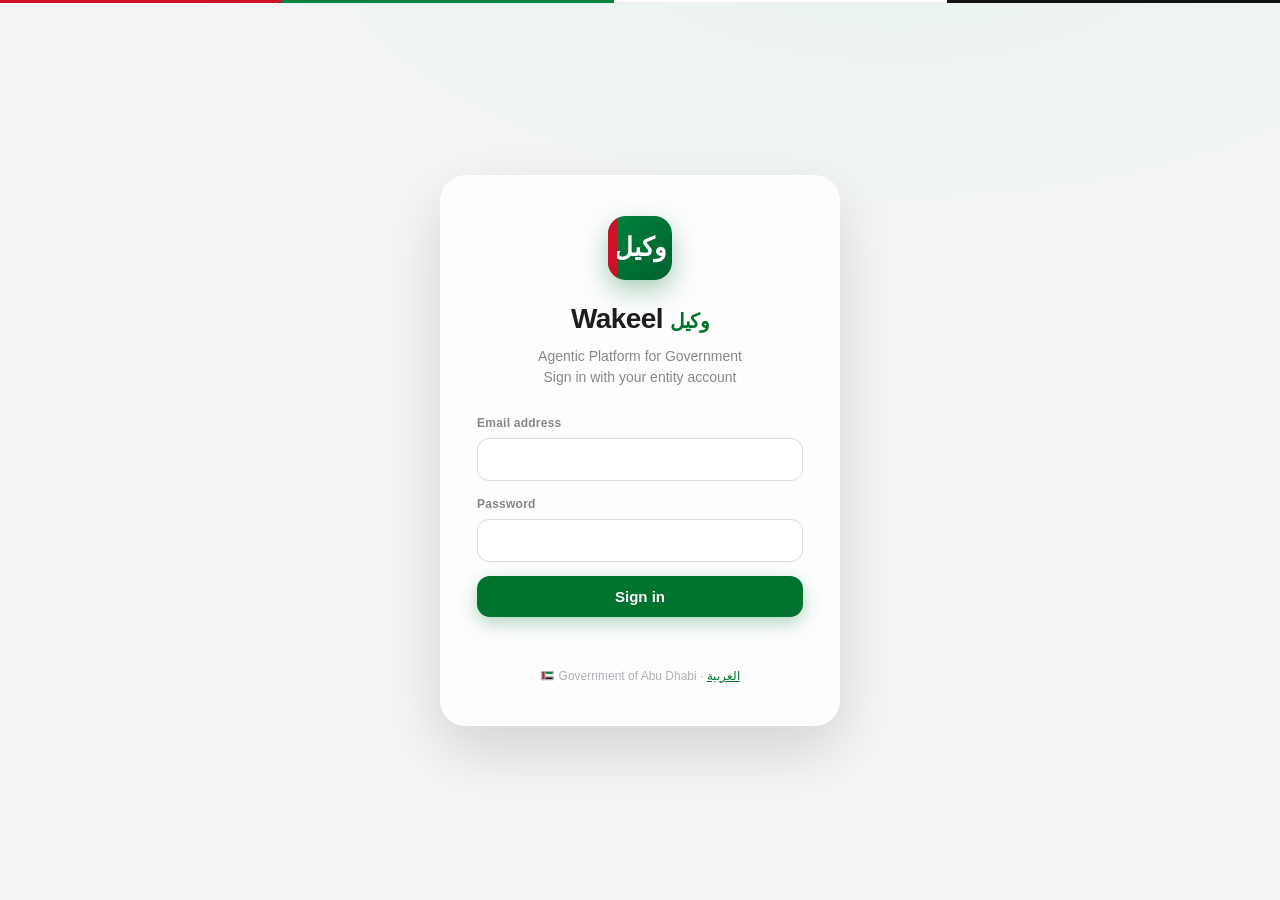
==== wakeel/static/index.html @ 74044e99 "Wakeel — Agentic AI Platform for Government (initial import)" ====
<!doctype html>
<html lang="en" dir="ltr">
<head>
<meta charset="utf-8" />
<meta name="viewport" content="width=device-width, initial-scale=1" />
<title>Wakeel وكيل — Agentic Platform for Government</title>
<link rel="stylesheet" href="style.css" />
<link rel="icon" href="wakeel-mark.svg" type="image/svg+xml" />
</head>
<body>
<div class="flagline"><i class="r"></i><i class="g"></i><i class="w"></i><i class="b"></i></div>
<div id="root"></div>
<script src="app.js"></script>
</body>
</html>
---- wakeel/static/style.css ----
/* Wakeel وكيل — Apple-like UI with UAE identity */
:root{
  --green:#00732F; --green-strong:#0B8A44; --green-soft:#E7F3EC;
  --red:#CE1126; --black:#101214; --white:#ffffff;
  --ink:#1d1d1f; --ink-2:#48484d; --muted:#86868b; --faint:#aeaeb5;
  --bg:#f5f5f7; --panel:#ffffff; --hairline:#d9d9de; --hairline-2:#ececf0;
  --radius:18px; --radius-sm:12px;
  --shadow:0 1px 2px rgba(0,0,0,.04),0 12px 32px rgba(0,0,0,.07);
  --shadow-lg:0 24px 60px rgba(0,0,0,.14);
  --font:-apple-system,BlinkMacSystemFont,"SF Pro Text","Segoe UI",Roboto,sans-serif;
  --font-ar:-apple-system,"SF Arabic","Segoe UI","Geeza Pro","Noto Naskh Arabic",sans-serif;
}
*{box-sizing:border-box}
html,body{margin:0;height:100%}
body{font-family:var(--font);background:var(--bg);color:var(--ink);-webkit-font-smoothing:antialiased;font-size:15px;line-height:1.5}
html[dir="rtl"] body{font-family:var(--font-ar)}
button{font-family:inherit}
svg{fill:none;stroke:currentColor;stroke-width:1.8;stroke-linecap:round;stroke-linejoin:round}

/* UAE flag hairline across the very top */
.flagline{position:fixed;top:0;left:0;right:0;height:3px;z-index:100;display:flex}
.flagline i{flex:1}
.flagline .r{background:var(--red);flex:0 0 22%}
.flagline .g{background:#00843D}
.flagline .w{background:#fff;border-bottom:1px solid var(--hairline-2)}
.flagline .b{background:var(--black)}

/* ---------- login ---------- */
.login{min-height:100vh;display:grid;place-items:center;padding:24px;
  background:radial-gradient(1200px 600px at 70% -10%, #e8f3ec 0%, transparent 60%),var(--bg)}
.login-card{width:400px;max-width:100%;background:rgba(255,255,255,.8);backdrop-filter:blur(30px) saturate(1.6);
  border:1px solid rgba(255,255,255,.7);border-radius:26px;box-shadow:var(--shadow-lg);padding:40px 36px;text-align:center}
.mark{width:64px;height:64px;margin:0 auto 18px;border-radius:18px;display:grid;place-items:center;
  background:linear-gradient(135deg,#00843D,#00602c);box-shadow:0 10px 26px rgba(0,115,47,.35);position:relative;overflow:hidden}
.mark::before{content:"";position:absolute;inset-inline-start:0;top:0;bottom:0;width:9px;background:var(--red)}
.mark span{color:#fff;font-size:26px;font-weight:800;font-family:var(--font-ar)}
.login h1{font-size:28px;font-weight:800;letter-spacing:-.02em;margin:0 0 4px}
.login .ar-name{font-family:var(--font-ar);color:var(--green);font-size:20px;font-weight:700}
.login .sub{color:var(--muted);font-size:14px;margin:6px 0 26px}
.field{text-align:start;margin-bottom:14px}
.field label{display:block;font-size:12px;font-weight:600;color:var(--muted);margin-bottom:6px;letter-spacing:.02em}
.field input{width:100%;border:1px solid var(--hairline);background:#fff;border-radius:12px;padding:12px 14px;font-size:15px;outline:0;transition:border-color .15s, box-shadow .15s}
.field input:focus{border-color:var(--green-strong);box-shadow:0 0 0 4px rgba(11,138,68,.12)}
.btn{display:inline-flex;align-items:center;justify-content:center;gap:8px;border:0;cursor:pointer;
  background:var(--green);color:#fff;border-radius:13px;padding:12px 20px;font-size:15px;font-weight:650;
  transition:transform .12s, background .15s;box-shadow:0 6px 18px rgba(0,115,47,.3)}
.btn:hover{background:var(--green-strong)}
.btn:active{transform:scale(.98)}
.btn:disabled{opacity:.5;cursor:default}
.btn.block{width:100%}
.btn.quiet{background:rgba(0,0,0,.045);color:var(--ink);box-shadow:none}
.btn.quiet:hover{background:rgba(0,0,0,.08)}
.btn.sm{padding:8px 14px;font-size:13px;border-radius:11px}
.btn.danger{background:var(--red)}
.err{color:var(--red);font-size:13px;min-height:18px;margin-top:10px}
.login .foot{margin-top:22px;font-size:12px;color:var(--faint)}

/* ---------- shell ---------- */
.shell{min-height:100vh;display:flex;flex-direction:column}
.topbar{position:sticky;top:0;z-index:50;display:flex;align-items:center;gap:18px;padding:10px 22px;
  background:rgba(255,255,255,.72);backdrop-filter:blur(24px) saturate(1.8);border-bottom:1px solid var(--hairline-2)}
.brand{display:flex;align-items:center;gap:11px;min-width:0}
.brand .mark{width:36px;height:36px;margin:0;border-radius:11px}
.brand .mark span{font-size:15px}
.brand-name{font-weight:800;font-size:16.5px;letter-spacing:-.01em;line-height:1.05}
.brand-sub{font-size:10.5px;color:var(--muted);letter-spacing:.05em;text-transform:uppercase}
.tabs{display:flex;gap:4px;margin-inline:auto;background:rgba(0,0,0,.05);padding:4px;border-radius:13px}
.tab{border:0;background:transparent;padding:8px 20px;border-radius:10px;font-size:14px;font-weight:600;color:var(--ink-2);cursor:pointer;transition:all .18s;display:flex;align-items:center;gap:8px}
.tab svg{width:16px;height:16px}
.tab.active{background:#fff;color:var(--ink);box-shadow:0 1px 4px rgba(0,0,0,.12)}
.top-right{display:flex;align-items:center;gap:10px}
.lang{border:1px solid var(--hairline);background:#fff;border-radius:10px;padding:6px 12px;font-size:13px;font-weight:650;cursor:pointer;color:var(--ink-2)}
.lang:hover{border-color:var(--green)}
.avatar{width:32px;height:32px;border-radius:50%;background:var(--black);color:#fff;display:grid;place-items:center;font-size:12px;font-weight:700}

.main{flex:1;padding:36px 24px 80px;max-width:1180px;margin:0 auto;width:100%}
.view-title{font-size:30px;font-weight:800;letter-spacing:-.022em;margin:0 0 4px}
.view-sub{color:var(--muted);font-size:15px;margin:0 0 26px}

/* ---------- build ---------- */
.composer{background:var(--panel);border:1px solid var(--hairline-2);border-radius:var(--radius);box-shadow:var(--shadow);padding:16px;max-width:780px;margin:0 auto}
.mode-row{display:flex;gap:8px;margin-bottom:10px}
.pill{display:flex;align-items:center;gap:7px;border:1px solid var(--hairline);background:#fff;border-radius:999px;padding:7px 15px;font-size:13.5px;font-weight:600;color:var(--ink-2);cursor:pointer;transition:all .15s}
.pill.active{background:var(--green);border-color:var(--green);color:#fff}
.composer textarea{width:100%;border:0;outline:0;resize:none;font-family:inherit;font-size:16px;padding:8px 6px;background:transparent;min-height:64px}
.composer-foot{display:flex;align-items:center;justify-content:space-between;padding:2px 6px}
.hint{font-size:12px;color:var(--faint)}
.chips{display:flex;flex-wrap:wrap;gap:8px;justify-content:center;margin:16px auto 0;max-width:780px}
.chip{border:1px solid var(--hairline);background:#fff;border-radius:999px;padding:7px 14px;font-size:13px;color:var(--ink-2);cursor:pointer;transition:all .15s}
.chip:hover{border-color:var(--green);color:var(--green);background:var(--green-soft)}
.build-hero{text-align:center;margin:30px 0 26px}
.build-hero .halo{width:56px;height:56px;margin:0 auto 14px;border-radius:17px;display:grid;place-items:center;color:#fff;font-size:24px;background:linear-gradient(135deg,#00843D,#005f2c);box-shadow:0 12px 30px rgba(0,115,47,.35)}
.build-hero h2{font-size:30px;font-weight:800;letter-spacing:-.02em;margin:0 0 6px}
.build-hero p{color:var(--muted);margin:0}

/* live feed */
.feed{max-width:780px;margin:26px auto 0;display:flex;flex-direction:column;gap:12px}
.evt{display:flex;align-items:center;gap:12px;background:var(--panel);border:1px solid var(--hairline-2);border-radius:14px;padding:13px 16px;box-shadow:var(--shadow);
  animation:pop .35s cubic-bezier(.2,.9,.3,1.2)}
@keyframes pop{from{opacity:0;transform:translateY(10px) scale(.97)}to{opacity:1;transform:none}}
@media(prefers-reduced-motion:reduce){.evt{animation:none}}
.evt .ic{width:32px;height:32px;border-radius:10px;display:grid;place-items:center;flex:none;font-size:15px;background:var(--green-soft);color:var(--green)}
.evt .tt{font-weight:650;font-size:14px}
.evt .st{font-size:12px;color:var(--muted)}
.evt .right{margin-inline-start:auto;font-size:12px;color:var(--faint)}
.evt.ok .ic{background:#e7f6ed;color:var(--green)}
.evt.run .ic{background:#fff7e6;color:#b06f00}
.evt.err .ic{background:#fdecee;color:var(--red)}
.spin{width:16px;height:16px;border:2px solid var(--hairline);border-top-color:var(--green);border-radius:50%;animation:sp 1s linear infinite}
@keyframes sp{to{transform:rotate(360deg)}}
.bubble-me{align-self:flex-end;background:var(--green);color:#fff;border-radius:15px;border-end-end-radius:5px;padding:11px 15px;font-size:14.5px;max-width:85%}
.deploy-row{display:flex;gap:10px;margin-top:8px}
.deploy-row input{flex:1;border:1px solid var(--hairline);border-radius:12px;padding:11px 14px;font-size:14px;outline:0}
.deploy-row input:focus{border-color:var(--green-strong)}
.success-card{background:linear-gradient(135deg,#e9f7ef,#f2fbf5);border:1px solid #cbe9d6;border-radius:15px;padding:15px 18px;font-size:14px;color:#0b5a2c}
.success-card a{color:var(--green);font-weight:700;text-decoration:none}

/* agent grid */
.sect-h{display:flex;align-items:center;justify-content:space-between;margin:42px 0 14px}
.sect-h h3{font-size:17px;font-weight:750;margin:0}
.grid{display:grid;grid-template-columns:repeat(auto-fill,minmax(240px,1fr));gap:14px}
.acard{background:var(--panel);border:1px solid var(--hairline-2);border-radius:16px;padding:18px;cursor:pointer;transition:all .18s;box-shadow:var(--shadow)}
.acard:hover{transform:translateY(-2px);box-shadow:var(--shadow-lg);border-color:#cfe6d8}
.acard .ic{width:42px;height:42px;border-radius:12px;background:var(--green-soft);display:grid;place-items:center;font-size:21px;margin-bottom:12px}
.acard .nm{font-weight:700;font-size:15px;letter-spacing:-.01em}
.acard .md{font-size:12px;color:var(--muted);margin-top:3px;text-transform:capitalize}

/* ---------- marketplace ---------- */
.dept-row{display:flex;gap:8px;flex-wrap:wrap;margin-bottom:22px}
.dept{border:1px solid var(--hairline);background:#fff;border-radius:999px;padding:8px 16px;font-size:13.5px;font-weight:600;color:var(--ink-2);cursor:pointer;display:flex;gap:8px;align-items:center;transition:all .15s}
.dept.active{background:var(--black);border-color:var(--black);color:#fff}
.tcard{background:var(--panel);border:1px solid var(--hairline-2);border-radius:16px;padding:18px;box-shadow:var(--shadow);display:flex;flex-direction:column;gap:8px;transition:all .18s}
.tcard:hover{transform:translateY(-2px);box-shadow:var(--shadow-lg)}
.tcard .dept-tag{font-size:11px;font-weight:700;color:var(--green);background:var(--green-soft);border-radius:999px;padding:3px 10px;align-self:flex-start}
.tcard .nm{font-weight:750;font-size:15px;letter-spacing:-.01em}
.tcard .nm .ar{display:block;font-family:var(--font-ar);color:var(--muted);font-weight:600;font-size:13px;margin-top:2px}
.tcard .ds{font-size:13px;color:var(--ink-2);flex:1}
.tcard .foot{display:flex;align-items:center;justify-content:space-between;margin-top:6px}
.tcard .steps{font-size:11.5px;color:var(--faint)}

/* ---------- test ---------- */
.panel{background:var(--panel);border:1px solid var(--hairline-2);border-radius:var(--radius);box-shadow:var(--shadow);padding:22px}
.split{display:grid;grid-template-columns:1fr 340px;gap:18px;align-items:start}
@media(max-width:900px){.split{grid-template-columns:1fr}}
select{border:1px solid var(--hairline);background:#fff;border-radius:12px;padding:10px 14px;font-size:14px;font-family:inherit;outline:0;min-width:260px}
.cases{width:100%;border-collapse:collapse;margin-top:14px}
.cases th{text-align:start;font-size:11.5px;text-transform:uppercase;letter-spacing:.05em;color:var(--muted);padding:8px 10px;border-bottom:1px solid var(--hairline-2)}
.cases td{padding:8px 10px;border-bottom:1px solid var(--hairline-2);vertical-align:top}
.cases textarea{width:100%;border:1px solid var(--hairline);border-radius:10px;padding:8px 10px;font-family:inherit;font-size:13px;resize:vertical;min-height:40px;outline:0}
.cases textarea:focus{border-color:var(--green-strong)}
.case-status{font-size:12px;font-weight:700;padding:3px 10px;border-radius:999px;white-space:nowrap}
.case-status.pass{background:#e7f6ed;color:var(--green)}
.case-status.fail{background:#fdecee;color:var(--red)}
.case-status.run{background:#fff7e6;color:#b06f00}
.case-status.idle{background:rgba(0,0,0,.05);color:var(--muted)}
.xbtn{border:0;background:none;color:var(--faint);cursor:pointer;font-size:16px}
.ring-wrap{text-align:center;padding:10px 0}
.ring{width:150px;height:150px;margin:0 auto;position:relative}
.ring svg{width:100%;height:100%;transform:rotate(-90deg)}
.ring .val{position:absolute;inset:0;display:grid;place-items:center;font-size:30px;font-weight:800;letter-spacing:-.02em}
.ring .val small{display:block;font-size:11px;color:var(--muted);font-weight:600;letter-spacing:.04em;text-transform:uppercase}
.heal-note{margin-top:14px;font-size:13px;color:var(--ink-2);background:var(--green-soft);border-radius:12px;padding:12px 14px}
.outbox{font-size:12.5px;color:var(--ink-2);background:var(--bg);border-radius:10px;padding:10px;margin-top:6px;max-height:120px;overflow:auto;white-space:pre-wrap}

/* ---------- deploy ---------- */
.dep-grid{display:grid;grid-template-columns:repeat(auto-fill,minmax(280px,1fr));gap:14px;margin-top:18px}
.dep-card{background:var(--panel);border:1px solid var(--hairline-2);border-radius:16px;padding:20px;box-shadow:var(--shadow)}
.dep-card .hd{display:flex;align-items:center;gap:12px;margin-bottom:10px}
.dep-card .ic{width:40px;height:40px;border-radius:12px;display:grid;place-items:center;font-size:19px;background:var(--green-soft)}
.dep-card .nm{font-weight:750;font-size:15px}
.dep-card .st{font-size:11.5px;font-weight:700;border-radius:999px;padding:2px 9px}
.st.live{background:#e7f6ed;color:var(--green)}
.st.guide{background:rgba(0,0,0,.05);color:var(--muted)}
.dep-card p{font-size:13px;color:var(--ink-2);margin:0 0 12px}
.code{font-family:ui-monospace,"SF Mono",Menlo,monospace;font-size:11.5px;background:var(--black);color:#d6f5e2;border-radius:11px;padding:12px;overflow-x:auto;white-space:pre;margin-top:10px}
.kv{display:flex;justify-content:space-between;font-size:13px;padding:7px 0;border-bottom:1px solid var(--hairline-2)}
.kv b{font-weight:650}
.empty{color:var(--muted);text-align:center;padding:40px 0}
.spacer{height:18px}
.fade{animation:fade .3s ease}
@keyframes fade{from{opacity:0}to{opacity:1}}

/* Beam-style build status pipeline */
.stepper{display:flex;align-items:center;background:var(--panel);border:1px solid var(--hairline-2);border-radius:14px;padding:16px 20px;box-shadow:var(--shadow);animation:pop .35s cubic-bezier(.2,.9,.3,1.2)}
.step-i{display:flex;align-items:center;gap:9px;font-size:13px;font-weight:650;color:var(--muted);white-space:nowrap}
.step-i .dot{width:27px;height:27px;border-radius:50%;display:grid;place-items:center;background:rgba(0,0,0,.05);color:var(--muted);font-size:12.5px;font-weight:700}
.step-i.done{color:var(--ink)} .step-i.done .dot{background:#e7f6ed;color:var(--green)}
.step-i.run{color:var(--ink)} .step-i.run .dot{background:#fff7e6}
.step-i.fail{color:var(--red)} .step-i.fail .dot{background:#fdecee;color:var(--red)}
.step-line{flex:1;height:2px;background:var(--hairline-2);margin:0 12px;min-width:22px;border-radius:2px}

/* inline SVG icons */
.icn{width:17px;height:17px;vertical-align:-3.5px;flex:none}
.pill .icn,.dept .icn{width:15px;height:15px;vertical-align:-3px}
.acard .ic .icn,.dep-card .ic .icn{width:21px;height:21px;vertical-align:0}
.evt .ic .icn{width:17px;height:17px;vertical-align:0}
.dept-tag .icn{width:13px;height:13px;vertical-align:-2.5px}
.dept.active .icn{color:#fff}
.heal-note .icn{color:var(--green)}
.login .foot .icn{width:15px;height:15px;vertical-align:-3px}

/* profile menu */
.profile-panel{position:fixed;top:56px;inset-inline-end:18px;width:330px;max-height:70vh;z-index:200;display:flex;flex-direction:column;
  background:rgba(255,255,255,.92);backdrop-filter:blur(26px) saturate(1.6);border:1px solid var(--hairline-2);border-radius:18px;box-shadow:var(--shadow-lg);padding:16px}
.pp-head{display:flex;gap:11px;align-items:center;padding-bottom:12px;border-bottom:1px solid var(--hairline-2)}
.pp-sub{font-size:11px;font-weight:750;letter-spacing:.07em;text-transform:uppercase;color:var(--muted);margin:12px 0 6px}
.pp-acts{flex:1;overflow:auto;min-height:60px}
.pp-row{display:flex;gap:10px;align-items:flex-start;padding:8px 2px;border-bottom:1px solid var(--hairline-2)}
.pp-row:last-child{border-bottom:0}
.pp-dot{width:7px;height:7px;border-radius:50%;background:var(--green);margin-top:6px;flex:none}
.pp-a{font-size:13px;font-weight:650}
.pp-d{font-size:12px;color:var(--muted);white-space:nowrap;overflow:hidden;text-overflow:ellipsis;max-width:210px}
.pp-t{margin-inline-start:auto;font-size:11.5px;color:var(--faint);flex:none}

/* settings modal */
.modal-back{position:fixed;inset:0;z-index:300;background:rgba(16,18,20,.35);backdrop-filter:blur(4px);display:grid;place-items:center;padding:18px}
.modal{width:520px;max-width:100%;max-height:86vh;overflow:auto;background:#fff;border-radius:20px;box-shadow:var(--shadow-lg);padding:22px}
.modal select{width:100%}
.prov-list{display:flex;flex-direction:column}
.prov-row{display:flex;align-items:center;gap:10px;padding:9px 2px;border-bottom:1px solid var(--hairline-2)}
.prov-form{display:flex;flex-direction:column;gap:8px;padding:10px 2px 14px;border-bottom:1px solid var(--hairline-2)}
.prov-form input{border:1px solid var(--hairline);border-radius:10px;padding:9px 12px;font-size:13px;outline:0}
.prov-form input:focus{border-color:var(--green-strong)}
.prov-form .btn{align-self:flex-start}

/* ---------- mobile ---------- */
.bottomnav{display:none;position:fixed;left:0;right:0;bottom:0;z-index:90;background:rgba(255,255,255,.88);backdrop-filter:blur(22px) saturate(1.6);border-top:1px solid var(--hairline-2);padding:6px 4px calc(6px + env(safe-area-inset-bottom));justify-content:space-around}
.bn-i{display:flex;flex-direction:column;align-items:center;gap:2px;border:0;background:none;font-size:9.5px;font-weight:650;color:var(--muted);padding:4px 2px;border-radius:10px;cursor:pointer;flex:1;min-width:0}
.bn-i span{white-space:nowrap;overflow:hidden;text-overflow:ellipsis;max-width:100%}
.bn-i svg{width:19px;height:19px;flex:none}
.bn-i.active{color:var(--green)}
@media(max-width:840px){
  :root{--bnav:64px}
  .tabs{display:none}
  .bottomnav{display:flex}
  .main{padding:22px 14px calc(84px + env(safe-area-inset-bottom))}
  .topbar{padding:8px 12px;gap:10px}
  .brand-sub{display:none}
  .view-title{font-size:23px}
  .build-hero{margin:12px 0 18px}
  .build-hero h2{font-size:23px}
  .build-hero .halo{width:46px;height:46px;font-size:20px}
  .composer{padding:12px}
  .composer textarea{font-size:15px}
  .mode-row{flex-wrap:wrap}
  .split{grid-template-columns:1fr}
  .grid{grid-template-columns:1fr 1fr;gap:10px}
  .rec-grid{grid-template-columns:1fr}
  .dept-row{flex-wrap:nowrap;overflow-x:auto;padding-bottom:6px;-webkit-overflow-scrolling:touch}
  .dept{flex:none}
  .profile-panel{inset-inline:10px;width:auto;top:52px}
  .panel{padding:14px}
  .cases-wrap{overflow-x:auto}
  .cases{min-width:520px}
  .stepper{overflow-x:auto;padding:12px}
  .deploybar{flex-direction:column}
}
@media(max-width:480px){
  .grid{grid-template-columns:1fr}
}
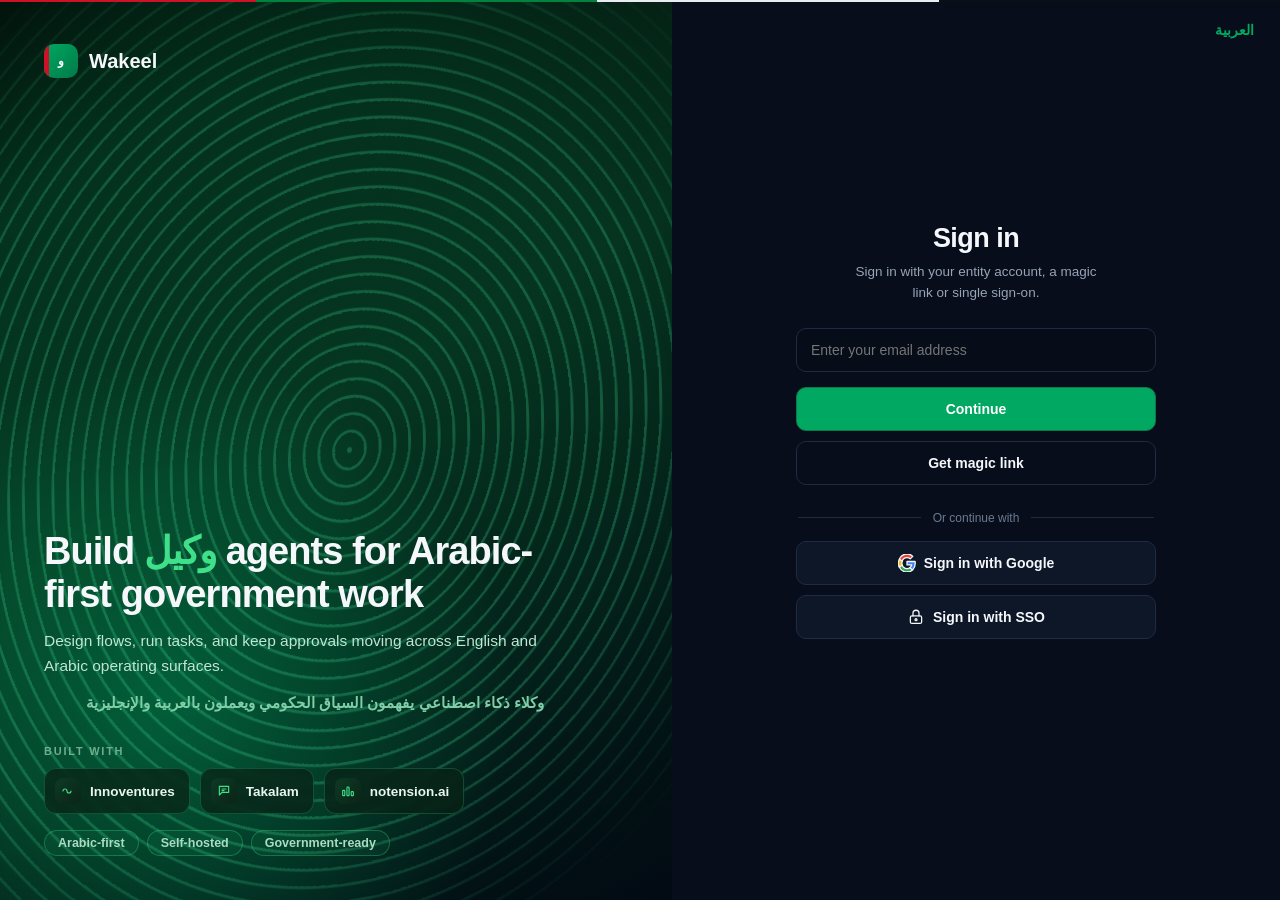
==== commit 4d36acec: "Replace embedded Dify canvas with our own Drawflow flow (Beam-like) The Flow tab now renders the age" ====
--- a/wakeel/static/index.html
+++ b/wakeel/static/index.html
@@ -5,11 +5,13 @@
 <meta name="viewport" content="width=device-width, initial-scale=1" />
 <title>Wakeel وكيل — Agentic Platform for Government</title>
 <link rel="stylesheet" href="style.css" />
+<link rel="stylesheet" href="drawflow.min.css" />
 <link rel="icon" href="wakeel-mark.svg" type="image/svg+xml" />
 </head>
 <body>
 <div class="flagline"><i class="r"></i><i class="g"></i><i class="w"></i><i class="b"></i></div>
 <div id="root"></div>
+<script src="drawflow.min.js"></script>
 <script src="app.js"></script>
 </body>
 </html>
--- a/wakeel/static/style.css
+++ b/wakeel/static/style.css
@@ -1,260 +1,1012 @@
-/* Wakeel وكيل — Apple-like UI with UAE identity */
+/* Wakeel وكيل — Beam-style dark UI on a live Dify backend */
 :root{
-  --green:#00732F; --green-strong:#0B8A44; --green-soft:#E7F3EC;
-  --red:#CE1126; --black:#101214; --white:#ffffff;
-  --ink:#1d1d1f; --ink-2:#48484d; --muted:#86868b; --faint:#aeaeb5;
-  --bg:#f5f5f7; --panel:#ffffff; --hairline:#d9d9de; --hairline-2:#ececf0;
-  --radius:18px; --radius-sm:12px;
-  --shadow:0 1px 2px rgba(0,0,0,.04),0 12px 32px rgba(0,0,0,.07);
-  --shadow-lg:0 24px 60px rgba(0,0,0,.14);
-  --font:-apple-system,BlinkMacSystemFont,"SF Pro Text","Segoe UI",Roboto,sans-serif;
-  --font-ar:-apple-system,"SF Arabic","Segoe UI","Geeza Pro","Noto Naskh Arabic",sans-serif;
+  --bg:#070d1a; --panel:#0b1322; --panel-2:#0e1728; --panel-3:#101c30;
+  --line:#1e2b42; --line-2:#16223a;
+  --text:#f5f7fb; --muted:#97a4b7; --muted-2:#6b7a90; --faint:#4a586e;
+  --blue:#2563eb; --blue-2:#3b82f6; --blue-soft:#12233f;
+  --green:#21c55d; --green-2:#00c26e; --wakeel:#00a862;
+  --violet:#7c3aed; --yellow:#f6c44f; --red:#ef4444;
+  --canvas:#f6f8fb; --canvas-line:#e3e6ea; --cnode:#ffffff; --cnode-line:#e6e9f0; --cink:#0d1526; --cmuted:#68758a;
+  --radius:14px; --radius-sm:10px;
+  --font:Inter,-apple-system,BlinkMacSystemFont,"Segoe UI",Roboto,sans-serif;
+  --font-ar:"SF Arabic","Segoe UI",Tahoma,"Geeza Pro",sans-serif;
 }
 *{box-sizing:border-box}
-html,body{margin:0;height:100%}
-body{font-family:var(--font);background:var(--bg);color:var(--ink);-webkit-font-smoothing:antialiased;font-size:15px;line-height:1.5}
+html,body{margin:0;height:100%;background:var(--bg);color:var(--text);font-family:var(--font);-webkit-font-smoothing:antialiased;font-size:14px}
 html[dir="rtl"] body{font-family:var(--font-ar)}
-button{font-family:inherit}
-svg{fill:none;stroke:currentColor;stroke-width:1.8;stroke-linecap:round;stroke-linejoin:round}
-
-/* UAE flag hairline across the very top */
-.flagline{position:fixed;top:0;left:0;right:0;height:3px;z-index:100;display:flex}
-.flagline i{flex:1}
-.flagline .r{background:var(--red);flex:0 0 22%}
-.flagline .g{background:#00843D}
-.flagline .w{background:#fff;border-bottom:1px solid var(--hairline-2)}
-.flagline .b{background:var(--black)}
-
-/* ---------- login ---------- */
-.login{min-height:100vh;display:grid;place-items:center;padding:24px;
-  background:radial-gradient(1200px 600px at 70% -10%, #e8f3ec 0%, transparent 60%),var(--bg)}
-.login-card{width:400px;max-width:100%;background:rgba(255,255,255,.8);backdrop-filter:blur(30px) saturate(1.6);
-  border:1px solid rgba(255,255,255,.7);border-radius:26px;box-shadow:var(--shadow-lg);padding:40px 36px;text-align:center}
-.mark{width:64px;height:64px;margin:0 auto 18px;border-radius:18px;display:grid;place-items:center;
-  background:linear-gradient(135deg,#00843D,#00602c);box-shadow:0 10px 26px rgba(0,115,47,.35);position:relative;overflow:hidden}
-.mark::before{content:"";position:absolute;inset-inline-start:0;top:0;bottom:0;width:9px;background:var(--red)}
-.mark span{color:#fff;font-size:26px;font-weight:800;font-family:var(--font-ar)}
-.login h1{font-size:28px;font-weight:800;letter-spacing:-.02em;margin:0 0 4px}
-.login .ar-name{font-family:var(--font-ar);color:var(--green);font-size:20px;font-weight:700}
-.login .sub{color:var(--muted);font-size:14px;margin:6px 0 26px}
-.field{text-align:start;margin-bottom:14px}
-.field label{display:block;font-size:12px;font-weight:600;color:var(--muted);margin-bottom:6px;letter-spacing:.02em}
-.field input{width:100%;border:1px solid var(--hairline);background:#fff;border-radius:12px;padding:12px 14px;font-size:15px;outline:0;transition:border-color .15s, box-shadow .15s}
-.field input:focus{border-color:var(--green-strong);box-shadow:0 0 0 4px rgba(11,138,68,.12)}
-.btn{display:inline-flex;align-items:center;justify-content:center;gap:8px;border:0;cursor:pointer;
-  background:var(--green);color:#fff;border-radius:13px;padding:12px 20px;font-size:15px;font-weight:650;
-  transition:transform .12s, background .15s;box-shadow:0 6px 18px rgba(0,115,47,.3)}
-.btn:hover{background:var(--green-strong)}
-.btn:active{transform:scale(.98)}
+button,input,textarea,select{font:inherit;color:inherit}
+svg{fill:none;stroke:currentColor;stroke-width:1.7;stroke-linecap:round;stroke-linejoin:round;width:18px;height:18px;flex:none}
+::-webkit-scrollbar{width:9px;height:9px}::-webkit-scrollbar-thumb{background:#1c2942;border-radius:6px}::-webkit-scrollbar-track{background:transparent}
+
+.flagline{position:fixed;top:0;left:0;right:0;height:2px;z-index:200;display:flex}
+.flagline i{flex:1}.flagline .r{background:#CE1126;flex:0 0 20%}.flagline .g{background:#00843D}.flagline .w{background:#e9edf3}.flagline .b{background:#0a0e16}
+
+/* login */
+.signin{display:grid;grid-template-columns:1.05fr .95fr;min-height:100vh}
+.signin-hero{position:relative;overflow:hidden;background:radial-gradient(circle at 25% 78%,rgba(0,168,98,.42),transparent 40%),linear-gradient(150deg,#03130c 0%,#062a1a 46%,#020a13 100%);display:flex;flex-direction:column;justify-content:space-between;padding:44px}
+.wave{position:absolute;inset:-6% -18% -6% -14%;background:repeating-radial-gradient(ellipse at center,rgba(60,220,150,.5) 0 2px,transparent 3px 15px),linear-gradient(135deg,rgba(0,140,80,.45),rgba(6,40,26,.05));opacity:.55;transform:rotate(-10deg) skewX(-9deg);mask-image:radial-gradient(ellipse at 40% 50%,#000 0 52%,transparent 78%)}
+.hero-logo{position:relative;z-index:2;display:flex;align-items:center;gap:11px}
+.hero-copy{position:relative;z-index:2;max-width:500px}
+.hero-copy h2{font-size:clamp(28px,3.2vw,38px);font-weight:820;letter-spacing:-.025em;line-height:1.12;margin:0 0 14px}
+.wk-accent{color:#3ee08a}
+.hero-copy p{color:#bfe6d3;font-size:15.5px;line-height:1.6;margin:0}
+.hero-ar{color:#7fcea8 !important;font-size:15px !important;margin-top:12px !important;font-weight:600}
+.built{margin-top:30px}
+.built-lab{font-size:11px;font-weight:750;letter-spacing:.16em;text-transform:uppercase;color:#6fae8d;margin-bottom:11px}
+.built-row{display:flex;flex-wrap:wrap;gap:10px}
+.built-card{display:inline-flex;align-items:center;gap:9px;padding:9px 14px 9px 10px;border-radius:12px;background:rgba(9,32,21,.72);border:1px solid rgba(62,224,138,.22);font-size:13.5px;font-weight:700;color:#e8f6ee;backdrop-filter:blur(4px)}
+.plg{width:26px;height:26px;border-radius:8px;display:grid;place-items:center;background:linear-gradient(135deg,#0e3a24,#0a2417);color:#3ee08a;flex:none}
+.plg svg{width:16px;height:16px}
+.hero-pills{display:flex;flex-wrap:wrap;gap:8px;margin-top:16px}
+.hpill{font-size:12.5px;font-weight:650;padding:5px 13px;border-radius:99px;color:#a9dcc2;border:1px solid rgba(62,224,138,.3);background:rgba(62,224,138,.06)}
+.signin-form{position:relative;display:flex;flex-direction:column;align-items:center;justify-content:center;padding:40px;background:var(--bg)}
+.form-top{position:absolute;top:22px;inset-inline-end:26px}
+.signin-card{width:360px;max-width:100%;text-align:center}
+.signin-card h1{font-size:27px;font-weight:820;letter-spacing:-.02em;margin:0 0 8px}
+.signin-card .sub{color:var(--muted);font-size:13.5px;line-height:1.55;margin:0 auto 24px;max-width:34ch}
+.signin-card .field{text-align:start}
+.signin-card .btn.block{margin-bottom:10px}
+.btn.ghost{background:transparent}
+.btn.ghost:hover{background:var(--panel-2)}
+.or{display:flex;align-items:center;gap:12px;margin:16px 2px;color:var(--muted-2);font-size:12px}
+.or::before,.or::after{content:"";flex:1;height:1px;background:var(--line)}
+.magic-ic{width:52px;height:52px;border-radius:14px;margin:0 auto 16px;display:grid;place-items:center;background:rgba(0,168,98,.12);border:1px solid rgba(0,168,98,.3);color:var(--wakeel)}
+.magic-ic svg{width:24px;height:24px}
+.magic-note{font-size:12px;color:var(--faint);line-height:1.5;margin:2px 0 14px}
+.magic-note.warn{color:#e6b02e;background:rgba(230,176,46,.08);border:1px solid rgba(230,176,46,.25);border-radius:10px;padding:10px 12px}
+.err.info{color:var(--muted);}
+.field{margin-bottom:15px}
+.field label{display:block;font-size:12.5px;color:var(--muted);margin-bottom:7px;font-weight:600}
+.input{width:100%;min-height:44px;border:1px solid var(--line);border-radius:var(--radius-sm);background:#060c18;padding:0 14px;outline:none;transition:border-color .15s,box-shadow .15s}
+.input:focus{border-color:var(--wakeel);box-shadow:0 0 0 4px rgba(0,168,98,.12)}
+textarea.input{padding:12px 14px;min-height:auto;resize:none}
+.btn{display:inline-flex;align-items:center;justify-content:center;gap:8px;min-height:44px;border:1px solid var(--line);border-radius:var(--radius-sm);background:var(--panel-2);cursor:pointer;padding:0 16px;font-weight:600;transition:.15s}
+.btn:hover{background:var(--panel-3)}
+.btn.primary{border-color:#0b7a48;background:var(--wakeel);color:#fff}
+.btn.primary:hover{background:#00b76b}
+.btn.block{width:100%}
+.btn.sm{min-height:34px;padding:0 12px;font-size:13px;border-radius:9px}
 .btn:disabled{opacity:.5;cursor:default}
-.btn.block{width:100%}
-.btn.quiet{background:rgba(0,0,0,.045);color:var(--ink);box-shadow:none}
-.btn.quiet:hover{background:rgba(0,0,0,.08)}
-.btn.sm{padding:8px 14px;font-size:13px;border-radius:11px}
-.btn.danger{background:var(--red)}
-.err{color:var(--red);font-size:13px;min-height:18px;margin-top:10px}
-.login .foot{margin-top:22px;font-size:12px;color:var(--faint)}
-
-/* ---------- shell ---------- */
-.shell{min-height:100vh;display:flex;flex-direction:column}
-.topbar{position:sticky;top:0;z-index:50;display:flex;align-items:center;gap:18px;padding:10px 22px;
-  background:rgba(255,255,255,.72);backdrop-filter:blur(24px) saturate(1.8);border-bottom:1px solid var(--hairline-2)}
-.brand{display:flex;align-items:center;gap:11px;min-width:0}
-.brand .mark{width:36px;height:36px;margin:0;border-radius:11px}
-.brand .mark span{font-size:15px}
-.brand-name{font-weight:800;font-size:16.5px;letter-spacing:-.01em;line-height:1.05}
-.brand-sub{font-size:10.5px;color:var(--muted);letter-spacing:.05em;text-transform:uppercase}
-.tabs{display:flex;gap:4px;margin-inline:auto;background:rgba(0,0,0,.05);padding:4px;border-radius:13px}
-.tab{border:0;background:transparent;padding:8px 20px;border-radius:10px;font-size:14px;font-weight:600;color:var(--ink-2);cursor:pointer;transition:all .18s;display:flex;align-items:center;gap:8px}
-.tab svg{width:16px;height:16px}
-.tab.active{background:#fff;color:var(--ink);box-shadow:0 1px 4px rgba(0,0,0,.12)}
-.top-right{display:flex;align-items:center;gap:10px}
-.lang{border:1px solid var(--hairline);background:#fff;border-radius:10px;padding:6px 12px;font-size:13px;font-weight:650;cursor:pointer;color:var(--ink-2)}
-.lang:hover{border-color:var(--green)}
-.avatar{width:32px;height:32px;border-radius:50%;background:var(--black);color:#fff;display:grid;place-items:center;font-size:12px;font-weight:700}
-
-.main{flex:1;padding:36px 24px 80px;max-width:1180px;margin:0 auto;width:100%}
-.view-title{font-size:30px;font-weight:800;letter-spacing:-.022em;margin:0 0 4px}
-.view-sub{color:var(--muted);font-size:15px;margin:0 0 26px}
-
-/* ---------- build ---------- */
-.composer{background:var(--panel);border:1px solid var(--hairline-2);border-radius:var(--radius);box-shadow:var(--shadow);padding:16px;max-width:780px;margin:0 auto}
-.mode-row{display:flex;gap:8px;margin-bottom:10px}
-.pill{display:flex;align-items:center;gap:7px;border:1px solid var(--hairline);background:#fff;border-radius:999px;padding:7px 15px;font-size:13.5px;font-weight:600;color:var(--ink-2);cursor:pointer;transition:all .15s}
-.pill.active{background:var(--green);border-color:var(--green);color:#fff}
-.composer textarea{width:100%;border:0;outline:0;resize:none;font-family:inherit;font-size:16px;padding:8px 6px;background:transparent;min-height:64px}
-.composer-foot{display:flex;align-items:center;justify-content:space-between;padding:2px 6px}
-.hint{font-size:12px;color:var(--faint)}
-.chips{display:flex;flex-wrap:wrap;gap:8px;justify-content:center;margin:16px auto 0;max-width:780px}
-.chip{border:1px solid var(--hairline);background:#fff;border-radius:999px;padding:7px 14px;font-size:13px;color:var(--ink-2);cursor:pointer;transition:all .15s}
-.chip:hover{border-color:var(--green);color:var(--green);background:var(--green-soft)}
-.build-hero{text-align:center;margin:30px 0 26px}
-.build-hero .halo{width:56px;height:56px;margin:0 auto 14px;border-radius:17px;display:grid;place-items:center;color:#fff;font-size:24px;background:linear-gradient(135deg,#00843D,#005f2c);box-shadow:0 12px 30px rgba(0,115,47,.35)}
-.build-hero h2{font-size:30px;font-weight:800;letter-spacing:-.02em;margin:0 0 6px}
-.build-hero p{color:var(--muted);margin:0}
-
-/* live feed */
-.feed{max-width:780px;margin:26px auto 0;display:flex;flex-direction:column;gap:12px}
-.evt{display:flex;align-items:center;gap:12px;background:var(--panel);border:1px solid var(--hairline-2);border-radius:14px;padding:13px 16px;box-shadow:var(--shadow);
-  animation:pop .35s cubic-bezier(.2,.9,.3,1.2)}
-@keyframes pop{from{opacity:0;transform:translateY(10px) scale(.97)}to{opacity:1;transform:none}}
-@media(prefers-reduced-motion:reduce){.evt{animation:none}}
-.evt .ic{width:32px;height:32px;border-radius:10px;display:grid;place-items:center;flex:none;font-size:15px;background:var(--green-soft);color:var(--green)}
-.evt .tt{font-weight:650;font-size:14px}
-.evt .st{font-size:12px;color:var(--muted)}
-.evt .right{margin-inline-start:auto;font-size:12px;color:var(--faint)}
-.evt.ok .ic{background:#e7f6ed;color:var(--green)}
-.evt.run .ic{background:#fff7e6;color:#b06f00}
-.evt.err .ic{background:#fdecee;color:var(--red)}
-.spin{width:16px;height:16px;border:2px solid var(--hairline);border-top-color:var(--green);border-radius:50%;animation:sp 1s linear infinite}
+.err{color:#ff7b7b;font-size:13px;min-height:18px;margin-top:10px}
+.linky{color:var(--wakeel);cursor:pointer;font-weight:600}
+
+/* shell */
+.app{display:flex;height:100vh;overflow:hidden}
+.side{width:248px;flex:none;display:flex;flex-direction:column;background:var(--panel);border-right:1px solid var(--line);padding:14px 12px}
+.side-top{display:flex;align-items:center;gap:11px;padding:6px 8px 14px;border-bottom:1px solid var(--line-2)}
+.logo{width:32px;height:32px;border-radius:9px;background:linear-gradient(135deg,#00a862,#007a48);display:grid;place-items:center;position:relative;overflow:hidden;flex:none}
+.logo::before{content:"";position:absolute;inset-inline-start:0;top:0;bottom:0;width:5px;background:#CE1126}
+.logo span{color:#fff;font-weight:800;font-size:12px;font-family:var(--font-ar)}
+.side-top .nm{font-weight:750;font-size:15px;letter-spacing:-.01em}
+.beta{font-size:10px;font-weight:700;border:1px solid var(--line);border-radius:7px;padding:2px 6px;color:#cdd7e6;margin-inline-start:auto}
+.nav{display:flex;flex-direction:column;gap:2px;margin-top:12px}
+.nav a{display:flex;align-items:center;gap:12px;height:38px;padding:0 11px;border-radius:9px;color:var(--muted);font-size:14px;font-weight:550;cursor:pointer}
+.nav a svg{width:18px;height:18px;color:var(--muted-2)}
+.nav a:hover{background:var(--panel-2);color:var(--text)}
+.nav a.active{background:var(--panel-3);color:var(--text)}
+.nav a.active svg{color:var(--wakeel)}
+.side-sub{font-size:11px;font-weight:700;letter-spacing:.05em;text-transform:uppercase;color:var(--faint);padding:16px 11px 6px}
+.agent-list{display:flex;flex-direction:column;gap:3px;max-height:360px;overflow:auto;padding:2px 0}
+.agent-list a .caret{margin-inline-start:auto;color:var(--faint);font-size:10px;flex:none}
+.agent-list a.open{background:var(--panel-3);color:var(--text)}
+.agent-subtree{display:flex;flex-direction:column;margin:2px 0 6px 20px;padding-inline-start:10px;border-inline-start:1px solid var(--line)}
+.sub-item{display:flex;align-items:center;gap:10px;height:32px;padding:0 10px;border-radius:8px;color:var(--muted);font-size:13px;cursor:pointer}
+.sub-item svg{width:15px;height:15px;color:var(--muted-2)}
+.sub-item:hover{background:var(--panel-2);color:var(--text)}
+.sub-item.active{background:var(--panel-2);color:var(--text)}
+.sub-item.active svg{color:var(--wakeel)}
+.agent-list a{display:flex;align-items:center;gap:11px;min-height:42px;padding:7px 11px;border-radius:10px;color:var(--muted);font-size:13.5px;cursor:pointer}
+.agent-list a:hover{background:var(--panel-2);color:var(--text)}
+.agent-list a .dot{width:26px;height:26px;border-radius:8px;background:var(--panel-3);display:grid;place-items:center;flex:none;color:var(--wakeel)}
+.agent-list a .dot svg{width:15px;height:15px}
+.agent-list a .an{flex:1;min-width:0;overflow:hidden;text-overflow:ellipsis;white-space:nowrap;line-height:1.3}
+/* topical agent icon colors */
+.dot.ag-green{color:#22c55e;background:rgba(34,197,94,.15)}
+.dot.ag-amber{color:#f6c44f;background:rgba(246,196,79,.15)}
+.dot.ag-blue{color:#3b82f6;background:rgba(59,130,246,.15)}
+.dot.ag-red{color:#ef4444;background:rgba(239,68,68,.15)}
+.dot.ag-violet{color:#a78bfa;background:rgba(167,139,250,.15)}
+.dot.ag-teal{color:#2dd4bf;background:rgba(45,212,191,.15)}
+.dot.ag-gold{color:#eab308;background:rgba(234,179,8,.15)}
+.dot.ag-slate{color:#94a3b8;background:rgba(148,163,184,.15)}
+.agent-list a.open .dot{filter:brightness(1.1)}
+/* real brand logos */
+.blogo{display:inline-grid;place-items:center;border-radius:9px;flex:none;overflow:hidden;border:1px solid var(--line-2)}
+.blogo svg{width:100%;height:100%;stroke:none}
+.blogo.mono{color:#fff;font-weight:800;font-size:13px;font-family:var(--font);border:0}
+.empty-mini{color:var(--faint);font-size:12.5px;padding:6px 11px}
+.new-agent{margin:12px 4px 0;display:flex;align-items:center;justify-content:center;gap:8px;height:40px;border:1px dashed var(--line);border-radius:10px;color:var(--text);cursor:pointer;font-weight:600;font-size:13.5px}
+.new-agent:hover{border-color:var(--wakeel);background:var(--panel-2)}
+.side-foot{margin-top:auto;border-top:1px solid var(--line-2);padding-top:10px;display:flex;flex-direction:column;gap:2px}
+.foot-row{display:flex;align-items:center;gap:11px;height:40px;padding:0 11px;border-radius:9px;color:var(--muted);cursor:pointer;font-size:13.5px}
+.foot-row:hover{background:var(--panel-2);color:var(--text)}
+.foot-row .av{width:26px;height:26px;border-radius:50%;background:#243247;display:grid;place-items:center;font-size:11px;font-weight:800;color:#dfe7f4;flex:none}
+
+/* main */
+.main{flex:1;display:flex;flex-direction:column;min-width:0;overflow:hidden;background:var(--bg)}
+.topbar{display:flex;align-items:center;gap:14px;height:60px;padding:0 26px;border-bottom:1px solid var(--line);flex:none}
+.crumbs{display:flex;align-items:center;gap:10px;color:var(--muted);font-size:14px}
+.crumbs b{color:var(--text);font-weight:650}
+.crumbs .sep{color:var(--faint)}
+.agent-tabs{display:inline-flex;gap:2px;background:var(--panel-2);border:1px solid var(--line);border-radius:10px;padding:3px;margin-inline-start:18px}
+.agent-tabs button{border:0;background:transparent;color:var(--muted);padding:6px 15px;border-radius:8px;font-size:13px;font-weight:600;cursor:pointer}
+.agent-tabs button.active{background:var(--panel-3);color:var(--text)}
+.top-actions{margin-inline-start:auto;display:flex;align-items:center;gap:10px}
+.icn-btn{width:36px;height:36px;border-radius:9px;border:1px solid var(--line);background:var(--panel-2);display:grid;place-items:center;cursor:pointer;color:var(--muted)}
+.icn-btn:hover{color:var(--text);border-color:#2c3a55}
+.content{flex:1;overflow:auto;min-width:0}
+.pad{padding:34px 40px 70px;max-width:1120px;margin:0 auto}
+.page-h{font-size:26px;font-weight:800;letter-spacing:-.02em;margin:0 0 4px}
+.page-sub{color:var(--muted);font-size:14.5px;margin:0 0 26px}
+
+/* home */
+.home{flex:1;display:flex;flex-direction:column;align-items:center;justify-content:center;padding:30px 24px 60px;overflow:auto}
+/* once a conversation/proposal is showing, top-align so the whole thing is scrollable from the top */
+.home.has-thread{justify-content:flex-start}
+.home-inner{width:100%;max-width:780px}
+.home h1{text-align:center;font-size:30px;font-weight:800;letter-spacing:-.025em;margin:0 0 24px}
+.composer{background:var(--panel);border:1px solid var(--line);border-radius:18px;padding:16px 16px 12px;box-shadow:0 20px 60px rgba(0,0,0,.35)}
+.composer textarea{width:100%;border:0;background:transparent;outline:0;resize:none;font-size:15.5px;min-height:52px;line-height:1.55;color:var(--text)}
+.composer textarea::placeholder{color:var(--muted-2)}
+/* home composer: taller by default, drag the bottom-right corner to resize, auto-grows with content */
+.home-composer textarea{min-height:130px;max-height:50vh;overflow-y:auto;resize:vertical}
+.composer-foot{display:flex;align-items:center;gap:8px}
+.toggle-pill{display:inline-flex;align-items:center;gap:8px;border:1px solid var(--line);background:var(--panel-2);border-radius:999px;padding:7px 14px;font-size:13px;font-weight:600;cursor:pointer;color:var(--muted)}
+.toggle-pill .lm{width:18px;height:18px;border-radius:50%;background:#1a2740;display:grid;place-items:center;font-size:10px;color:var(--muted)}
+.toggle-pill.on{background:#fff;color:#0a0e16;border-color:#fff}
+.toggle-pill.on .lm{background:#0a0e16;color:#fff}
+.plus-btn{width:36px;height:36px;border-radius:10px;border:1px solid var(--line);background:var(--panel-2);display:grid;place-items:center;cursor:pointer;color:var(--muted);position:relative}
+.plus-btn:hover{color:var(--text)}
+.send-btn{margin-inline-start:auto;width:38px;height:38px;border-radius:50%;border:0;background:var(--wakeel);color:#fff;display:grid;place-items:center;cursor:pointer}
+.send-btn:hover{background:#00b76b}
+.send-btn:disabled{opacity:.4;cursor:default}
+.recommend{margin-top:34px;text-align:center}
+.recommend .rh{color:var(--muted);font-size:13px;font-weight:650;margin-bottom:14px;display:inline-flex;gap:6px;align-items:center}
+.chips{display:flex;flex-wrap:wrap;gap:10px;justify-content:center}
+.chip{border:1px solid var(--line);background:var(--panel);border-radius:12px;padding:9px 15px;font-size:13.5px;color:var(--text);cursor:pointer}
+.chip:hover{border-color:var(--wakeel);background:var(--panel-2)}
+
+.pop{position:absolute;bottom:44px;left:0;z-index:60;min-width:190px;background:var(--panel-2);border:1px solid var(--line);border-radius:12px;padding:6px;box-shadow:0 20px 50px rgba(0,0,0,.5)}
+.pop a{display:flex;align-items:center;gap:10px;padding:9px 10px;border-radius:8px;color:var(--text);font-size:13.5px;cursor:pointer}
+.pop a:hover{background:var(--panel-3)}
+.pop a svg{width:16px;height:16px;color:var(--muted)}
+
+/* reasoning */
+.thread{width:100%;max-width:720px;margin:0 auto;padding:26px 4px 40px;display:flex;flex-direction:column;gap:16px}
+.bubble{max-width:88%;padding:12px 15px;border-radius:14px;font-size:14.5px;line-height:1.55}
+.bubble.me{align-self:flex-end;background:var(--wakeel);color:#fff;border-bottom-right-radius:5px}
+.bubble.ai{align-self:flex-start;background:var(--panel);border:1px solid var(--line);border-bottom-left-radius:5px;white-space:pre-wrap}
+.reason{align-self:flex-start;width:100%;border-left:2px solid var(--line);padding:2px 0 2px 16px;display:flex;flex-direction:column;gap:9px}
+.reason .rt{color:var(--muted-2);font-size:12.5px;font-weight:700;letter-spacing:.02em}
+.rstep{display:flex;align-items:center;gap:10px;color:var(--muted);font-size:13.5px;animation:fadein .3s ease}
+.rstep .ri{width:18px;height:18px;flex:none;display:grid;place-items:center;color:var(--muted-2)}
+.rstep.done .ri{color:var(--green)}
+@keyframes fadein{from{opacity:0;transform:translateY(4px)}to{opacity:1}}
+.spin{width:14px;height:14px;border:2px solid var(--line);border-top-color:var(--wakeel);border-radius:50%;animation:sp 1s linear infinite}
 @keyframes sp{to{transform:rotate(360deg)}}
-.bubble-me{align-self:flex-end;background:var(--green);color:#fff;border-radius:15px;border-end-end-radius:5px;padding:11px 15px;font-size:14.5px;max-width:85%}
-.deploy-row{display:flex;gap:10px;margin-top:8px}
-.deploy-row input{flex:1;border:1px solid var(--hairline);border-radius:12px;padding:11px 14px;font-size:14px;outline:0}
-.deploy-row input:focus{border-color:var(--green-strong)}
-.success-card{background:linear-gradient(135deg,#e9f7ef,#f2fbf5);border:1px solid #cbe9d6;border-radius:15px;padding:15px 18px;font-size:14px;color:#0b5a2c}
-.success-card a{color:var(--green);font-weight:700;text-decoration:none}
-
-/* agent grid */
-.sect-h{display:flex;align-items:center;justify-content:space-between;margin:42px 0 14px}
-.sect-h h3{font-size:17px;font-weight:750;margin:0}
-.grid{display:grid;grid-template-columns:repeat(auto-fill,minmax(240px,1fr));gap:14px}
-.acard{background:var(--panel);border:1px solid var(--hairline-2);border-radius:16px;padding:18px;cursor:pointer;transition:all .18s;box-shadow:var(--shadow)}
-.acard:hover{transform:translateY(-2px);box-shadow:var(--shadow-lg);border-color:#cfe6d8}
-.acard .ic{width:42px;height:42px;border-radius:12px;background:var(--green-soft);display:grid;place-items:center;font-size:21px;margin-bottom:12px}
-.acard .nm{font-weight:700;font-size:15px;letter-spacing:-.01em}
-.acard .md{font-size:12px;color:var(--muted);margin-top:3px;text-transform:capitalize}
-
-/* ---------- marketplace ---------- */
+.result-card{align-self:flex-start;width:100%;background:var(--panel);border:1px solid var(--line);border-radius:14px;overflow:hidden}
+.result-card .rc-h{padding:13px 16px;border-bottom:1px solid var(--line-2);display:flex;align-items:center;gap:10px;font-weight:650}
+.result-card .rc-b{padding:6px 8px}
+.mini-step{display:flex;align-items:center;gap:11px;padding:9px 10px;border-radius:9px;font-size:13.5px}
+.mini-step .n{width:22px;height:22px;border-radius:7px;background:var(--blue-soft);color:var(--blue-2);display:grid;place-items:center;font-size:11px;font-weight:800;flex:none}
+.mini-step .k{margin-inline-start:auto;font-size:11px;color:var(--muted-2)}
+.rc-actions{padding:12px 16px;border-top:1px solid var(--line-2);display:flex;gap:10px;align-items:center}
+
+/* list/grid pages */
+.grid{display:grid;grid-template-columns:repeat(auto-fill,minmax(280px,1fr));gap:14px}
+.gcard{background:var(--panel);border:1px solid var(--line);border-radius:14px;padding:18px;cursor:pointer;transition:.15s}
+.gcard:hover{border-color:#2c3a55;background:var(--panel-2);transform:translateY(-1px)}
+.gcard .ic{width:40px;height:40px;border-radius:11px;background:var(--panel-3);display:grid;place-items:center;color:var(--wakeel);margin-bottom:12px}
+.gcard .ic svg{width:20px;height:20px}
+.gcard h3{margin:0;font-size:15px;font-weight:700}
+.gcard .ar{font-family:var(--font-ar);color:var(--muted);font-size:12.5px;margin-top:2px}
+.gcard p{margin:8px 0 0;font-size:13px;color:var(--muted);line-height:1.5}
+.gcard .foot{display:flex;align-items:center;justify-content:space-between;margin-top:14px}
+.pill-tag{font-size:11px;font-weight:700;color:var(--wakeel);background:#0d2b1e;border-radius:999px;padding:3px 10px}
+.empty-state{text-align:center;color:var(--muted);padding:70px 0}
+.empty-state .big{width:52px;height:52px;border-radius:15px;background:var(--panel-2);display:grid;place-items:center;margin:0 auto 14px;color:var(--muted-2)}
+.empty-state h3{margin:0 0 4px;color:var(--text);font-size:16px}
+
+.tabs{display:inline-flex;gap:3px;background:var(--panel-2);border:1px solid var(--line);border-radius:11px;padding:4px;margin-bottom:22px}
+.tabs button{border:0;background:transparent;color:var(--muted);padding:7px 16px;border-radius:8px;font-size:13.5px;font-weight:600;cursor:pointer}
+.tabs button.active{background:var(--panel-3);color:var(--text)}
+.searchbar{display:flex;align-items:center;gap:10px;border:1px solid var(--line);background:var(--panel);border-radius:11px;padding:0 14px;height:44px;margin-bottom:18px;max-width:520px}
+.searchbar input{flex:1;border:0;background:transparent;outline:0}
+.searchbar svg{width:17px;height:17px;color:var(--muted-2)}
 .dept-row{display:flex;gap:8px;flex-wrap:wrap;margin-bottom:22px}
-.dept{border:1px solid var(--hairline);background:#fff;border-radius:999px;padding:8px 16px;font-size:13.5px;font-weight:600;color:var(--ink-2);cursor:pointer;display:flex;gap:8px;align-items:center;transition:all .15s}
-.dept.active{background:var(--black);border-color:var(--black);color:#fff}
-.tcard{background:var(--panel);border:1px solid var(--hairline-2);border-radius:16px;padding:18px;box-shadow:var(--shadow);display:flex;flex-direction:column;gap:8px;transition:all .18s}
-.tcard:hover{transform:translateY(-2px);box-shadow:var(--shadow-lg)}
-.tcard .dept-tag{font-size:11px;font-weight:700;color:var(--green);background:var(--green-soft);border-radius:999px;padding:3px 10px;align-self:flex-start}
-.tcard .nm{font-weight:750;font-size:15px;letter-spacing:-.01em}
-.tcard .nm .ar{display:block;font-family:var(--font-ar);color:var(--muted);font-weight:600;font-size:13px;margin-top:2px}
-.tcard .ds{font-size:13px;color:var(--ink-2);flex:1}
-.tcard .foot{display:flex;align-items:center;justify-content:space-between;margin-top:6px}
-.tcard .steps{font-size:11.5px;color:var(--faint)}
-
-/* ---------- test ---------- */
-.panel{background:var(--panel);border:1px solid var(--hairline-2);border-radius:var(--radius);box-shadow:var(--shadow);padding:22px}
-.split{display:grid;grid-template-columns:1fr 340px;gap:18px;align-items:start}
-@media(max-width:900px){.split{grid-template-columns:1fr}}
-select{border:1px solid var(--hairline);background:#fff;border-radius:12px;padding:10px 14px;font-size:14px;font-family:inherit;outline:0;min-width:260px}
-.cases{width:100%;border-collapse:collapse;margin-top:14px}
-.cases th{text-align:start;font-size:11.5px;text-transform:uppercase;letter-spacing:.05em;color:var(--muted);padding:8px 10px;border-bottom:1px solid var(--hairline-2)}
-.cases td{padding:8px 10px;border-bottom:1px solid var(--hairline-2);vertical-align:top}
-.cases textarea{width:100%;border:1px solid var(--hairline);border-radius:10px;padding:8px 10px;font-family:inherit;font-size:13px;resize:vertical;min-height:40px;outline:0}
-.cases textarea:focus{border-color:var(--green-strong)}
-.case-status{font-size:12px;font-weight:700;padding:3px 10px;border-radius:999px;white-space:nowrap}
-.case-status.pass{background:#e7f6ed;color:var(--green)}
-.case-status.fail{background:#fdecee;color:var(--red)}
-.case-status.run{background:#fff7e6;color:#b06f00}
-.case-status.idle{background:rgba(0,0,0,.05);color:var(--muted)}
-.xbtn{border:0;background:none;color:var(--faint);cursor:pointer;font-size:16px}
-.ring-wrap{text-align:center;padding:10px 0}
-.ring{width:150px;height:150px;margin:0 auto;position:relative}
-.ring svg{width:100%;height:100%;transform:rotate(-90deg)}
-.ring .val{position:absolute;inset:0;display:grid;place-items:center;font-size:30px;font-weight:800;letter-spacing:-.02em}
-.ring .val small{display:block;font-size:11px;color:var(--muted);font-weight:600;letter-spacing:.04em;text-transform:uppercase}
-.heal-note{margin-top:14px;font-size:13px;color:var(--ink-2);background:var(--green-soft);border-radius:12px;padding:12px 14px}
-.outbox{font-size:12.5px;color:var(--ink-2);background:var(--bg);border-radius:10px;padding:10px;margin-top:6px;max-height:120px;overflow:auto;white-space:pre-wrap}
-
-/* ---------- deploy ---------- */
-.dep-grid{display:grid;grid-template-columns:repeat(auto-fill,minmax(280px,1fr));gap:14px;margin-top:18px}
-.dep-card{background:var(--panel);border:1px solid var(--hairline-2);border-radius:16px;padding:20px;box-shadow:var(--shadow)}
-.dep-card .hd{display:flex;align-items:center;gap:12px;margin-bottom:10px}
-.dep-card .ic{width:40px;height:40px;border-radius:12px;display:grid;place-items:center;font-size:19px;background:var(--green-soft)}
-.dep-card .nm{font-weight:750;font-size:15px}
-.dep-card .st{font-size:11.5px;font-weight:700;border-radius:999px;padding:2px 9px}
-.st.live{background:#e7f6ed;color:var(--green)}
-.st.guide{background:rgba(0,0,0,.05);color:var(--muted)}
-.dep-card p{font-size:13px;color:var(--ink-2);margin:0 0 12px}
-.code{font-family:ui-monospace,"SF Mono",Menlo,monospace;font-size:11.5px;background:var(--black);color:#d6f5e2;border-radius:11px;padding:12px;overflow-x:auto;white-space:pre;margin-top:10px}
-.kv{display:flex;justify-content:space-between;font-size:13px;padding:7px 0;border-bottom:1px solid var(--hairline-2)}
-.kv b{font-weight:650}
-.empty{color:var(--muted);text-align:center;padding:40px 0}
-.spacer{height:18px}
-.fade{animation:fade .3s ease}
-@keyframes fade{from{opacity:0}to{opacity:1}}
-
-/* Beam-style build status pipeline */
-.stepper{display:flex;align-items:center;background:var(--panel);border:1px solid var(--hairline-2);border-radius:14px;padding:16px 20px;box-shadow:var(--shadow);animation:pop .35s cubic-bezier(.2,.9,.3,1.2)}
-.step-i{display:flex;align-items:center;gap:9px;font-size:13px;font-weight:650;color:var(--muted);white-space:nowrap}
-.step-i .dot{width:27px;height:27px;border-radius:50%;display:grid;place-items:center;background:rgba(0,0,0,.05);color:var(--muted);font-size:12.5px;font-weight:700}
-.step-i.done{color:var(--ink)} .step-i.done .dot{background:#e7f6ed;color:var(--green)}
-.step-i.run{color:var(--ink)} .step-i.run .dot{background:#fff7e6}
-.step-i.fail{color:var(--red)} .step-i.fail .dot{background:#fdecee;color:var(--red)}
-.step-line{flex:1;height:2px;background:var(--hairline-2);margin:0 12px;min-width:22px;border-radius:2px}
-
-/* inline SVG icons */
-.icn{width:17px;height:17px;vertical-align:-3.5px;flex:none}
-.pill .icn,.dept .icn{width:15px;height:15px;vertical-align:-3px}
-.acard .ic .icn,.dep-card .ic .icn{width:21px;height:21px;vertical-align:0}
-.evt .ic .icn{width:17px;height:17px;vertical-align:0}
-.dept-tag .icn{width:13px;height:13px;vertical-align:-2.5px}
-.dept.active .icn{color:#fff}
-.heal-note .icn{color:var(--green)}
-.login .foot .icn{width:15px;height:15px;vertical-align:-3px}
-
-/* profile menu */
-.profile-panel{position:fixed;top:56px;inset-inline-end:18px;width:330px;max-height:70vh;z-index:200;display:flex;flex-direction:column;
-  background:rgba(255,255,255,.92);backdrop-filter:blur(26px) saturate(1.6);border:1px solid var(--hairline-2);border-radius:18px;box-shadow:var(--shadow-lg);padding:16px}
-.pp-head{display:flex;gap:11px;align-items:center;padding-bottom:12px;border-bottom:1px solid var(--hairline-2)}
-.pp-sub{font-size:11px;font-weight:750;letter-spacing:.07em;text-transform:uppercase;color:var(--muted);margin:12px 0 6px}
-.pp-acts{flex:1;overflow:auto;min-height:60px}
-.pp-row{display:flex;gap:10px;align-items:flex-start;padding:8px 2px;border-bottom:1px solid var(--hairline-2)}
-.pp-row:last-child{border-bottom:0}
-.pp-dot{width:7px;height:7px;border-radius:50%;background:var(--green);margin-top:6px;flex:none}
-.pp-a{font-size:13px;font-weight:650}
-.pp-d{font-size:12px;color:var(--muted);white-space:nowrap;overflow:hidden;text-overflow:ellipsis;max-width:210px}
-.pp-t{margin-inline-start:auto;font-size:11.5px;color:var(--faint);flex:none}
-
-/* settings modal */
-.modal-back{position:fixed;inset:0;z-index:300;background:rgba(16,18,20,.35);backdrop-filter:blur(4px);display:grid;place-items:center;padding:18px}
-.modal{width:520px;max-width:100%;max-height:86vh;overflow:auto;background:#fff;border-radius:20px;box-shadow:var(--shadow-lg);padding:22px}
-.modal select{width:100%}
-.prov-list{display:flex;flex-direction:column}
-.prov-row{display:flex;align-items:center;gap:10px;padding:9px 2px;border-bottom:1px solid var(--hairline-2)}
-.prov-form{display:flex;flex-direction:column;gap:8px;padding:10px 2px 14px;border-bottom:1px solid var(--hairline-2)}
-.prov-form input{border:1px solid var(--hairline);border-radius:10px;padding:9px 12px;font-size:13px;outline:0}
-.prov-form input:focus{border-color:var(--green-strong)}
-.prov-form .btn{align-self:flex-start}
-
-/* ---------- mobile ---------- */
-.bottomnav{display:none;position:fixed;left:0;right:0;bottom:0;z-index:90;background:rgba(255,255,255,.88);backdrop-filter:blur(22px) saturate(1.6);border-top:1px solid var(--hairline-2);padding:6px 4px calc(6px + env(safe-area-inset-bottom));justify-content:space-around}
-.bn-i{display:flex;flex-direction:column;align-items:center;gap:2px;border:0;background:none;font-size:9.5px;font-weight:650;color:var(--muted);padding:4px 2px;border-radius:10px;cursor:pointer;flex:1;min-width:0}
-.bn-i span{white-space:nowrap;overflow:hidden;text-overflow:ellipsis;max-width:100%}
-.bn-i svg{width:19px;height:19px;flex:none}
-.bn-i.active{color:var(--green)}
-@media(max-width:840px){
-  :root{--bnav:64px}
-  .tabs{display:none}
-  .bottomnav{display:flex}
-  .main{padding:22px 14px calc(84px + env(safe-area-inset-bottom))}
-  .topbar{padding:8px 12px;gap:10px}
-  .brand-sub{display:none}
-  .view-title{font-size:23px}
-  .build-hero{margin:12px 0 18px}
-  .build-hero h2{font-size:23px}
-  .build-hero .halo{width:46px;height:46px;font-size:20px}
-  .composer{padding:12px}
-  .composer textarea{font-size:15px}
-  .mode-row{flex-wrap:wrap}
-  .split{grid-template-columns:1fr}
-  .grid{grid-template-columns:1fr 1fr;gap:10px}
-  .rec-grid{grid-template-columns:1fr}
-  .dept-row{flex-wrap:nowrap;overflow-x:auto;padding-bottom:6px;-webkit-overflow-scrolling:touch}
-  .dept{flex:none}
-  .profile-panel{inset-inline:10px;width:auto;top:52px}
-  .panel{padding:14px}
-  .cases-wrap{overflow-x:auto}
-  .cases{min-width:520px}
-  .stepper{overflow-x:auto;padding:12px}
-  .deploybar{flex-direction:column}
+.dept{border:1px solid var(--line);background:var(--panel);border-radius:999px;padding:7px 14px;font-size:13px;font-weight:600;color:var(--muted);cursor:pointer;display:flex;gap:7px;align-items:center}
+.dept svg{width:14px;height:14px}
+.dept.active{background:#fff;color:#0a0e16;border-color:#fff}
+.dept.active svg{color:#0a0e16}
+
+.rowlist{display:flex;flex-direction:column;border:1px solid var(--line);border-radius:14px;overflow:hidden}
+.lrow{display:flex;align-items:center;gap:14px;padding:14px 18px;border-bottom:1px solid var(--line-2);background:var(--panel)}
+.lrow:last-child{border-bottom:0}
+.lrow:hover{background:var(--panel-2)}
+.lrow .ic{width:36px;height:36px;border-radius:10px;background:var(--panel-3);display:grid;place-items:center;color:var(--muted);flex:none;font-weight:700;font-size:13px}
+.lrow .info{flex:1;min-width:0}
+.lrow .info .t{font-weight:650;font-size:14px}
+.lrow .info .d{font-size:12.5px;color:var(--muted);white-space:nowrap;overflow:hidden;text-overflow:ellipsis}
+.sys-tag{font-size:10.5px;font-weight:700;color:var(--muted-2);border:1px solid var(--line);border-radius:6px;padding:2px 7px}
+.st-pill{font-size:10.5px;font-weight:700;border-radius:999px;padding:2px 9px;text-transform:capitalize}
+.st-pill.ok{background:#0d2b1e;color:#3ddc8a}.st-pill.run{background:#12233f;color:#5b9bff}.st-pill.bad{background:#2b1416;color:#ff8b8b}.st-pill.idle{background:var(--panel-3);color:var(--muted)}
+/* analytics */
+.metric-row{display:grid;grid-template-columns:repeat(4,1fr);gap:14px;margin-bottom:22px}
+@media(max-width:760px){.metric-row{grid-template-columns:1fr 1fr}}
+.metric{background:var(--panel);border:1px solid var(--line);border-radius:14px;padding:18px 20px}
+.metric .mv{font-size:28px;font-weight:800;letter-spacing:-.02em}
+.metric .ml{font-size:12.5px;color:var(--muted);margin-top:3px}
+.metric.ok .mv{color:var(--green)}.metric.warn .mv{color:var(--yellow)}.metric.bad .mv{color:#ff8b8b}
+.an-grid{display:grid;grid-template-columns:1.4fr 1fr;gap:14px;margin-bottom:22px}
+@media(max-width:760px){.an-grid{grid-template-columns:1fr}}
+.bars{display:flex;align-items:flex-end;gap:10px;height:120px}
+.bar-col{flex:1;height:100%;display:flex;align-items:flex-end}
+.bar-col .bar{width:100%;min-height:3px;border-radius:6px 6px 0 0;background:linear-gradient(180deg,var(--wakeel),#0b7a48)}
+.bar-x{display:flex;gap:10px;margin-top:8px}.bar-x span{flex:1;text-align:center;font-size:10.5px;color:var(--faint)}
+.kv{display:flex;justify-content:space-between;padding:9px 0;border-bottom:1px solid var(--line-2);font-size:13.5px;color:var(--muted)}
+.kv:last-child{border-bottom:0}.kv b{color:var(--text)}
+.prog{height:7px;background:var(--panel-3);border-radius:6px;overflow:hidden}
+.prog-in{height:100%;background:var(--wakeel);border-radius:6px}
+
+/* FLOW */
+.flow-wrap{flex:1;display:flex;flex-direction:column;min-height:0}
+.flow-head{display:flex;align-items:flex-start;justify-content:space-between;padding:22px 30px 16px}
+.flow-head h1{font-size:24px;font-weight:800;margin:0 0 3px}
+.flow-head p{margin:0;color:var(--muted);font-size:13.5px}
+.flow-head .ctrls{display:flex;align-items:center;gap:14px}
+.draft-btn{display:inline-flex;align-items:center;gap:8px;border:1px solid var(--line);background:var(--panel-2);border-radius:10px;padding:8px 13px;font-size:13.5px;font-weight:600;cursor:pointer}
+.tmode{display:inline-flex;align-items:center;gap:9px;color:var(--muted);font-size:13.5px}
+.switch{width:38px;height:22px;border-radius:999px;background:var(--line);position:relative;cursor:pointer;transition:.15s}
+.switch::after{content:"";position:absolute;top:2px;left:2px;width:18px;height:18px;border-radius:50%;background:#fff;transition:.15s}
+.switch.on{background:var(--wakeel)}.switch.on::after{left:18px}
+.studio-embed{flex:1;margin:0 20px 20px;border:1px solid var(--line);border-radius:16px;overflow:hidden;background:var(--bg)}
+.studio-embed iframe{width:100%;height:100%;border:0;display:block}
+.flow-split{flex:1;display:flex;min-height:0}
+.canvas{flex:1;margin:0 0 20px 20px;border-radius:16px;background:var(--canvas);background-image:radial-gradient(var(--canvas-line) 1px,transparent 1px);background-size:20px 20px;overflow:auto;position:relative;padding:22px 0 60px}
+/* node config panel (Beam-style, beside the canvas) */
+.node-panel{width:384px;flex:none;margin:0 20px 20px 20px;border:1px solid var(--line);border-radius:16px;background:var(--panel);display:flex;flex-direction:column;overflow:hidden;animation:panelin .18s ease}
+@keyframes panelin{from{opacity:0;transform:translateX(10px)}to{opacity:1;transform:none}}
+.np-head{display:flex;align-items:center;gap:10px;padding:16px 18px;border-bottom:1px solid var(--line-2)}
+.np-title{flex:1;background:var(--panel-2);border:1px solid var(--line);border-radius:9px;padding:9px 12px;font-size:15px;font-weight:700;color:var(--text);outline:0}
+.np-title:focus{border-color:var(--wakeel)}
+.np-body{flex:1;overflow:auto;padding:18px}
+.np-sec{margin-bottom:22px}
+.np-label{font-size:12.5px;font-weight:700;color:var(--muted);margin-bottom:10px;display:flex;align-items:center;justify-content:space-between}
+.np-label.collapse{cursor:pointer}.np-label.closed+*{display:none}
+.np-tool{display:flex;align-items:center;gap:10px;border:1px solid var(--line);background:var(--panel-2);border-radius:11px;padding:12px 14px;font-size:14px;font-weight:600}
+.np-tool-ic{width:22px;height:22px;border-radius:6px;background:var(--blue-soft);color:var(--blue-2);display:grid;place-items:center;flex:none}
+.np-tool-ic svg{width:13px;height:13px}
+.np-btns{display:flex;gap:8px;margin-top:10px}
+.np-consent-ic{width:26px;height:26px;border-radius:8px;background:#2a2410;color:var(--yellow);display:grid;place-items:center;flex:none}
+.np-consent-ic svg{width:15px;height:15px}
+.node-panel .consent{border-color:var(--line);background:var(--panel-2)}
+.node-panel .consent .switch{flex:none}
+.np-var{border:1px solid var(--line);background:var(--panel-2);border-radius:11px;padding:12px 14px}
+.np-var-row{display:flex;align-items:center;justify-content:space-between;margin-bottom:10px}
+.np-var-name{font-size:13px;font-weight:600}
+.np-fill{font-size:12px;color:var(--muted);border:1px solid var(--line);border-radius:7px;padding:4px 9px}
+.np-var-sel{display:flex;align-items:center;gap:8px;border:1px solid var(--line);background:#060c18;border-radius:9px;padding:9px 12px;font-size:13px;color:var(--muted)}
+.np-var-sel svg{width:13px;height:13px;color:var(--blue-2)}
+.np-foot{display:flex;align-items:center;gap:10px;padding:14px 18px;border-top:1px solid var(--line-2)}
+.np-msg{font-size:12px;color:var(--muted)}
+.cnode.selected{border-color:#2563eb;box-shadow:0 0 0 3px rgba(37,99,235,.22)}
+/* configure tool page */
+.ct-head{display:flex;align-items:center;gap:14px;padding:16px 24px;border-bottom:1px solid var(--line);flex:none}
+.ct-title{display:flex;align-items:center;gap:9px;font-size:16px;font-weight:750}
+.ct-msg{font-size:12px;color:var(--muted)}
+.ct-body{flex:1;display:flex;min-height:0;overflow:hidden}
+.ct-left{flex:1;overflow:auto;padding:24px 28px;min-width:0}
+.ct-right{width:400px;flex:none;border-left:1px solid var(--line);background:var(--panel);padding:24px;overflow:auto}
+@media(max-width:1000px){.ct-right{width:320px}}
+.ct-block{margin-bottom:26px}
+.ct-block-h{font-size:14px;font-weight:750;margin-bottom:12px;display:flex;align-items:center;gap:10px}
+.ct-badge{font-size:10.5px;font-weight:700;color:var(--blue-2);background:var(--blue-soft);border-radius:6px;padding:2px 8px}
+.ct-lbl{font-size:12.5px;font-weight:600;color:var(--muted);margin-bottom:7px}
+.ct-prompt{font-family:ui-monospace,"SF Mono",Menlo,monospace;font-size:12.5px;line-height:1.55;resize:vertical}
+.ct-vars{display:flex;flex-direction:column;gap:8px}
+.ct-var-row{display:flex;align-items:center;justify-content:space-between;gap:10px;border:1px solid var(--line);background:var(--panel-2);border-radius:10px;padding:11px 13px}
+.ct-var-nm{font-family:ui-monospace,monospace;font-size:12.5px;font-weight:600}
+.ct-out{margin-top:16px;border:1px solid var(--line);background:var(--panel-2);border-radius:11px;padding:14px;font-size:12.5px;line-height:1.6;white-space:pre-wrap;max-height:320px;overflow:auto}
+.ct-out-h{font-size:11px;font-weight:700;text-transform:uppercase;letter-spacing:.05em;color:var(--muted);margin-bottom:8px}
+/* governance */
+.gov-boundary{display:flex;gap:12px;align-items:flex-start;background:linear-gradient(135deg,#0d2b1e,#0e1728);border:1px solid #1c4630;border-radius:14px;padding:16px 18px;margin-bottom:18px}
+.gov-boundary svg{color:var(--green);width:20px;height:20px;flex:none;margin-top:2px}
+.gov-boundary .gb-h{font-weight:750;font-size:13px;margin-bottom:3px}
+.gov-boundary>div>div:last-child{color:var(--muted);font-size:13.5px;line-height:1.5}
+.gov-grid{display:grid;grid-template-columns:repeat(2,1fr);gap:14px}
+@media(max-width:820px){.gov-grid{grid-template-columns:1fr}}
+.gov-card{background:var(--panel);border:1px solid var(--line);border-radius:14px;padding:16px 18px}
+.gov-card.warn{border-color:#3a3016;background:#14130c}
+.gov-h{display:flex;align-items:center;gap:9px;font-weight:700;font-size:13.5px;margin-bottom:10px}
+.gov-h svg{width:16px;height:16px;color:var(--wakeel)}
+.gov-ul{margin:0;padding-inline-start:18px;display:flex;flex-direction:column;gap:6px}
+.gov-ul li{font-size:13px;color:var(--ink-2,var(--muted));line-height:1.45}
+.gov-ul.warn li::marker{color:var(--yellow)}
+.gov-text{font-size:13px;color:var(--muted);line-height:1.5}
+.n8n-step{display:flex;gap:14px;padding:14px 0;border-bottom:1px solid var(--line-2)}
+.n8n-step:last-child{border-bottom:0}
+.n8n-step .n8n-n{width:26px;height:26px;flex:none;border-radius:50%;background:var(--panel-3);color:var(--muted);display:grid;place-items:center;font-weight:800;font-size:12px;border:1px solid var(--line)}
+.n8n-step.done .n8n-n{background:rgba(34,197,94,.16);color:#22c55e;border-color:rgba(34,197,94,.35)}
+.n8n-step.done .n8n-n svg{width:15px;height:15px}
+.n8n-step:not(.done) .n8n-n{background:var(--wakeel);color:#fff;border:0}
+.btn .blogo{border:0}
+.n8n-step b{font-size:14px}
+.n8n-step .code{font-family:ui-monospace,"SF Mono",Menlo,monospace;font-size:11.5px;background:var(--black);color:#d6f5e2;border-radius:9px;padding:10px 12px;white-space:pre;overflow-x:auto}
+.publish-bar{display:flex;align-items:center;gap:12px;max-width:660px;margin:6px auto 22px;background:#fff;border:1px solid var(--cnode-line);border-radius:12px;padding:12px 16px;color:#5a6576;font-size:13.5px;box-shadow:0 4px 14px rgba(16,24,40,.06)}
+.publish-bar .btn{margin-inline-start:auto}
+.publish-bar .btn.primary{background:#0d1526;border-color:#0d1526;color:#fff}
+.vflow{display:flex;flex-direction:column;align-items:center;gap:0;padding:0 20px}
+.cnode{width:340px;max-width:86vw;background:var(--cnode);border:1px solid var(--cnode-line);border-radius:14px;padding:15px 17px;box-shadow:0 6px 18px rgba(16,24,40,.06);position:relative;animation:noderise .35s cubic-bezier(.2,.9,.3,1.15) both}
+@keyframes noderise{from{opacity:0;transform:translateY(12px) scale(.97)}to{opacity:1;transform:none}}
+.cnode .top{display:flex;align-items:flex-start;gap:10px}
+.cnode .idx{width:24px;height:24px;border-radius:8px;background:#eef3ff;color:#2563eb;display:grid;place-items:center;font-size:11px;font-weight:800;flex:none}
+.cnode .ttl{color:var(--cink);font-weight:700;font-size:14px;line-height:1.25}
+.cnode .dots{margin-inline-start:auto;color:#aab3c2;font-weight:800;cursor:pointer}
+.cnode .chip2{display:inline-flex;align-items:center;gap:7px;margin-top:11px;border:1px solid var(--cnode-line);border-radius:9px;padding:6px 10px;color:#48566b;font-size:12.5px;background:#fafbfc}
+.cnode .chip2 .sq{width:14px;height:14px;border-radius:4px;background:#eef3ff;display:grid;place-items:center;color:#2563eb;flex:none}
+.cnode .chip2 svg{width:12px;height:12px}
+.cnode.entry .idx{background:#e7f6ed;color:#11a15a}
+.cnode.end .idx{background:#f1f2f5;color:#68758a}
+.cnode.cond .idx{background:#fff4e0;color:#b5850f}
+.insert-wrap{display:flex;flex-direction:column;align-items:center}
+.insert-wrap .connector{height:13px}
+.insert-btn{width:26px;height:26px;border-radius:50%;border:1px dashed #b8c2d0;background:#fff;color:#5a6576;display:grid;place-items:center;cursor:pointer;transition:.15s;opacity:.55}
+.insert-btn:hover{opacity:1;border-color:var(--wakeel);color:var(--wakeel);border-style:solid}
+.insert-btn svg{width:14px;height:14px}
+.insert-btn{position:relative}
+.ins-pop{position:absolute;left:32px;top:-6px;z-index:20;min-width:150px;background:#fff;border:1px solid var(--cnode-line);border-radius:10px;padding:5px;box-shadow:0 12px 30px rgba(16,24,40,.18)}
+.ins-pop a{display:flex;align-items:center;gap:9px;padding:8px 10px;border-radius:7px;color:#33404f;font-size:13px;font-weight:600;cursor:pointer;white-space:nowrap}
+.ins-pop a:hover{background:#f1f4f8;color:var(--wakeel)}
+.ins-pop a svg{width:14px;height:14px;color:#68758a}
+.connector{width:2px;height:26px;background:#cdd6e2;position:relative}
+.connector::after{content:"";position:absolute;bottom:-1px;left:50%;width:7px;height:7px;border-right:2px solid #cdd6e2;border-bottom:2px solid #cdd6e2;transform:translateX(-50%) rotate(45deg)}
+.zoom{position:absolute;left:16px;bottom:16px;display:flex;flex-direction:column;gap:4px;background:#fff;border:1px solid var(--cnode-line);border-radius:10px;padding:4px;box-shadow:0 4px 12px rgba(16,24,40,.08)}
+.zoom button{width:30px;height:30px;border:0;background:transparent;color:#5a6576;cursor:pointer;border-radius:7px;display:grid;place-items:center}
+.zoom button:hover{background:#f1f4f8}
+.draft-btn.run{border-color:#0b7a48;background:var(--wakeel);color:#fff}
+.draft-btn.run svg{color:#fff}
+.cnode .tick{margin-inline-start:8px;flex:none}
+.cnode.running{border-color:#2563eb;box-shadow:0 0 0 3px rgba(37,99,235,.18),0 6px 18px rgba(37,99,235,.16)}
+.cnode.running .idx{background:#2563eb;color:#fff;animation:pulse 1s infinite}
+@keyframes pulse{0%,100%{box-shadow:0 0 0 0 rgba(37,99,235,.4)}50%{box-shadow:0 0 0 6px rgba(37,99,235,0)}}
+.cnode.done{border-color:#bfe6cf}
+.cnode.done .tick::after{content:"✓";color:#11a15a;font-weight:800;font-size:13px}
+.cnode.failed{border-color:#f3c2c2}
+.cnode.failed .tick::after{content:"✕";color:#ce1126;font-weight:800;font-size:13px}
+/* run log panel */
+.runlog{position:absolute;right:16px;bottom:16px;width:340px;max-height:60%;display:flex;flex-direction:column;background:#fff;border:1px solid var(--cnode-line);border-radius:14px;box-shadow:0 18px 50px rgba(16,24,40,.22);overflow:hidden;z-index:5}
+.rl-h{display:flex;align-items:center;justify-content:space-between;padding:12px 14px;border-bottom:1px solid #eef1f5;color:#0d1526;font-weight:700;font-size:13.5px}
+.rl-h .x{color:#8a94a6}
+.rl-body{flex:1;overflow:auto;padding:8px}
+.rl-row{display:flex;align-items:center;gap:10px;padding:8px 10px;border-radius:9px;font-size:13px;color:#33404f}
+.rl-row .rl-ic{width:18px;height:18px;display:grid;place-items:center;flex:none;color:#68758a;font-weight:800}
+.rl-row.done .rl-ic{color:#11a15a}.rl-row.failed .rl-ic{color:#ce1126}
+.rl-row .rl-t{overflow:hidden;text-overflow:ellipsis;white-space:nowrap}
+.rl-row .rl-k{margin-inline-start:auto;font-size:11px;color:#9aa5b4;flex:none}
+.rl-row .spin{width:13px;height:13px;border-top-color:#2563eb;border-color:#e3e8ef}
+.rl-out{margin:8px;padding:11px 13px;background:#f6f8fb;border:1px solid #e6e9f0;border-radius:10px;font-size:12.5px;color:#33404f;white-space:pre-wrap;line-height:1.5}
+.rl-out-h{font-weight:700;color:#0d1526;margin-bottom:5px;font-size:11px;text-transform:uppercase;letter-spacing:.05em}
+
+/* copilot */
+.copilot{width:372px;flex:none;display:flex;flex-direction:column;background:var(--panel);border-left:1px solid var(--line)}
+@media(max-width:1100px){.copilot{width:320px}}
+.cop-h{display:flex;align-items:center;gap:10px;padding:16px 18px;border-bottom:1px solid var(--line-2)}
+.cop-h .logo{width:26px;height:26px;border-radius:8px}.cop-h .logo span{font-size:10px}
+.cop-h .nm{font-weight:700;font-size:14px}
+.cop-body{flex:1;overflow:auto;padding:18px;display:flex;flex-direction:column;gap:12px}
+.cop-hero{text-align:center;padding:22px 6px 10px}
+.cop-hero .logo{width:48px;height:48px;border-radius:14px;margin:0 auto 12px}.cop-hero .logo span{font-size:17px}
+.cop-hero h3{margin:0 0 4px;font-size:16px}
+.cop-hero p{margin:0;color:var(--muted);font-size:13px}
+.cop-msg{font-size:13px;line-height:1.55;border-radius:12px;padding:12px 14px}
+.cop-msg.ai{background:var(--panel-2);border:1px solid var(--line-2)}
+.cop-msg.me{align-self:flex-end;background:var(--wakeel);color:#fff;max-width:88%}
+.cop-msg .h{font-weight:700;margin-bottom:4px}
+.cop-foot{padding:14px;border-top:1px solid var(--line-2);display:flex;gap:8px}
+.cop-foot input{flex:1;border:1px solid var(--line);background:#060c18;border-radius:10px;padding:10px 13px;outline:0;font-size:13px}
+.cop-foot input:focus{border-color:var(--wakeel)}
+.cop-foot button{width:42px;border:0;border-radius:10px;background:var(--wakeel);color:#fff;cursor:pointer;display:grid;place-items:center}
+
+.modal-back{position:fixed;inset:0;z-index:400;background:rgba(3,7,14,.6);backdrop-filter:blur(4px);display:grid;place-items:center;padding:20px}
+.modal{width:560px;max-width:100%;max-height:86vh;overflow:auto;background:var(--panel);border:1px solid var(--line);border-radius:18px;padding:22px}
+.modal h2{margin:0 0 14px;font-size:18px;display:flex;align-items:center}
+.x{margin-inline-start:auto;background:none;border:0;color:var(--muted);font-size:22px;cursor:pointer;line-height:1}
+.fade{animation:fadein .25s ease}
+
+.cfg{max-width:640px}
+.cfg .kick{color:var(--muted);font-size:13.5px;margin-bottom:20px}
+.consent{display:flex;align-items:center;gap:12px;border:1px solid var(--line);border-radius:12px;padding:14px 16px;margin:16px 0}
+.consent .info{flex:1}.consent .info .t{font-weight:650;font-size:13.5px}.consent .info .d{color:var(--muted);font-size:12.5px;margin-top:2px}
+.section-line{height:1px;background:var(--line-2);margin:22px 0}
+
+@media(max-width:760px){
+  .side{position:fixed;inset:0 auto 0 0;z-index:100;transform:translateX(-100%);transition:.2s}
+  .side.open{transform:none}
+  .copilot{display:none}
+  .pad{padding:22px 16px 60px}
+  .signin{grid-template-columns:1fr}.signin-hero{display:none}
 }
-@media(max-width:480px){
-  .grid{grid-template-columns:1fr}
-}
+
+/* automations landing */
+.auto-hero{text-align:center;padding:26px 0 6px}
+.auto-mark{width:60px;height:60px;margin:0 auto;border-radius:17px;background:linear-gradient(135deg,var(--wakeel),#0b7a48);display:grid;place-items:center;color:#fff}
+.auto-mark svg{width:28px;height:28px}
+
+/* ---------- design proposal card (Beam-style propose → review → build) ---------- */
+.design-card{background:var(--panel);border:1px solid var(--line);border-radius:16px;padding:20px 20px 8px;margin:2px 0 4px;max-width:760px}
+.ds-intro{font-size:15px;line-height:1.55;margin-bottom:14px}
+.ds-summary{color:var(--muted);font-size:13.5px;line-height:1.6;padding:12px 14px;background:var(--panel-2);border:1px solid var(--line-2);border-radius:11px;margin-bottom:18px}
+/* plain-language, non-technical "here's what I'll do for you" */
+.ds-plain{background:linear-gradient(180deg,rgba(0,168,98,.09),var(--panel-2));border:1px solid rgba(0,168,98,.28);border-radius:14px;padding:16px 16px 8px;margin-bottom:16px}
+.ds-plain-h{display:flex;gap:12px;align-items:flex-start;margin-bottom:14px}
+.dpl-badge{width:34px;height:34px;border-radius:10px;flex:none;display:grid;place-items:center;background:var(--wakeel);color:#fff}
+.dpl-badge svg{width:19px;height:19px}
+.dpl-t{font-weight:750;font-size:15.5px}
+.dpl-intro{color:var(--muted);font-size:13.5px;line-height:1.55;margin-top:3px}
+.dpl-steps{display:flex;flex-direction:column;gap:9px}
+.dpl-step{display:flex;align-items:center;gap:12px;background:var(--panel);border:1px solid var(--line);border-radius:11px;padding:11px 14px}
+.dpl-ico{font-size:20px;line-height:1;flex:none;width:26px;text-align:center}
+.dpl-n{width:22px;height:22px;border-radius:50%;flex:none;display:grid;place-items:center;font-size:12px;font-weight:700;background:var(--panel-3);color:var(--muted);border:1px solid var(--line)}
+.dpl-x{font-size:14.5px;line-height:1.5}
+.dpl-safe{display:flex;align-items:center;gap:9px;font-size:13px;color:#3ee08a;background:rgba(0,168,98,.08);border:1px solid rgba(0,168,98,.25);border-radius:10px;padding:10px 13px;margin:14px 0 8px;line-height:1.45}
+.dpl-safe svg{width:16px;height:16px;flex:none}
+.ds-tech{margin-bottom:16px;border:1px solid var(--line-2);border-radius:12px;background:var(--panel-2)}
+.ds-tech>summary{cursor:pointer;padding:12px 15px;font-size:13.5px;font-weight:650;color:var(--muted);display:flex;align-items:center;gap:9px;list-style:none;user-select:none}
+.ds-tech>summary::-webkit-details-marker{display:none}
+.ds-tech>summary svg{width:16px;height:16px}
+.ds-tech>summary::after{content:"▸";margin-inline-start:auto;transition:transform .15s}
+.ds-tech[open]>summary::after{transform:rotate(90deg)}
+.ds-tech[open]>summary{border-bottom:1px solid var(--line-2)}
+.ds-tech>*:not(summary){margin-inline:15px}
+.ds-tech>.ds-summary:first-of-type{margin-top:15px}
+.ds-sec{margin-bottom:20px}
+.ds-h{display:flex;align-items:center;gap:8px;font-size:12px;font-weight:750;letter-spacing:.04em;text-transform:uppercase;color:var(--muted);margin-bottom:11px}
+.ds-h svg{width:15px;height:15px;color:var(--wakeel)}
+/* flow diagram */
+.dg{display:flex;flex-direction:column;align-items:center;gap:0}
+.dg-node{display:flex;align-items:center;gap:11px;width:100%;max-width:420px;background:var(--panel-2);border:1px solid var(--line);border-radius:12px;padding:11px 14px}
+.dg-node.entry{border-color:#2a5b8f;background:linear-gradient(180deg,#0f2136,var(--panel-2))}
+.dg-node.cond{border-color:#7a6320;background:linear-gradient(180deg,#241f10,var(--panel-2))}
+.dg-node.tool{border-color:#2d6b4a}
+.dg-node.end{border-color:#2f6b3f;background:linear-gradient(180deg,#0f2417,var(--panel-2))}
+.dg-ic{width:28px;height:28px;border-radius:8px;background:var(--panel-3);display:grid;place-items:center;flex:none;color:var(--wakeel)}
+.dg-ic svg{width:16px;height:16px}
+.dg-node.entry .dg-ic{color:#5aa2e6}.dg-node.cond .dg-ic{color:var(--yellow)}
+.dg-txt{display:flex;flex-direction:column;min-width:0}
+.dg-txt b{font-size:13.5px;font-weight:650}
+.dg-txt span{font-size:11.5px;color:var(--muted-2);margin-top:1px}
+.dg-edges{display:flex;gap:26px;padding:5px 0}
+.dg-edge{display:flex;flex-direction:column;align-items:center;gap:1px}
+.dg-arr{color:var(--faint);font-size:15px;line-height:1}
+.dg-lbl{font-size:10.5px;color:var(--yellow);background:#241f10;border:1px solid #4a3d16;border-radius:6px;padding:1px 7px}
+.dg-edges.branch .dg-edge{position:relative}
+/* tables */
+.ds-tbl{width:100%;border-collapse:collapse;font-size:13px;background:var(--panel-2);border:1px solid var(--line-2);border-radius:10px;overflow:hidden}
+.ds-tbl th{text-align:left;font-weight:650;color:var(--muted);font-size:11px;text-transform:uppercase;letter-spacing:.03em;padding:8px 12px;border-bottom:1px solid var(--line-2);background:var(--panel-3)}
+.ds-tbl td{padding:8px 12px;border-bottom:1px solid var(--line-2)}
+.ds-tbl tr:last-child td{border-bottom:none}
+.ds-tbl td.mut{color:var(--muted-2)}
+.ds-chips{display:flex;flex-wrap:wrap;gap:7px}
+.ds-chip{font-size:12px;padding:4px 11px;border-radius:20px;background:var(--panel-2);border:1px solid var(--line);color:var(--muted)}
+.ds-list{margin:0;padding-inline-start:18px;display:flex;flex-direction:column;gap:6px}
+.ds-list li{font-size:13px;color:var(--muted);line-height:1.5}
+.ds-foot{position:sticky;bottom:0;background:var(--panel);border-top:1px solid var(--line-2);margin:0 -20px;padding:14px 20px;display:flex;align-items:center;justify-content:space-between;gap:14px;flex-wrap:wrap}
+.ds-ask{font-size:14px;font-weight:600}
+.ds-actions{display:flex;gap:10px}
+.btn .spin{border-color:rgba(255,255,255,.3);border-top-color:#fff;margin-inline-end:6px;vertical-align:middle}
+
+/* ---------- Automation Modes (Copilot / Autopilot) ---------- */
+.mode-seg{display:grid;grid-template-columns:1fr 1fr;gap:12px}
+.mode-opt{display:flex;align-items:flex-start;gap:11px;text-align:start;padding:14px 15px;border:1px solid var(--line);border-radius:12px;background:var(--panel-2);cursor:pointer;transition:.15s}
+.mode-opt:hover{border-color:var(--line-2);background:var(--panel-3)}
+.mode-opt.on{border-color:var(--wakeel);background:linear-gradient(180deg,rgba(0,168,98,.10),var(--panel-2));box-shadow:0 0 0 1px rgba(0,168,98,.35) inset}
+.mode-opt svg{width:20px;height:20px;color:var(--muted-2);flex:none;margin-top:1px}
+.mode-opt.on svg{color:var(--wakeel)}
+.mode-opt b{display:block;font-size:14px}
+.mode-opt span{display:block;font-size:12px;color:var(--muted);margin-top:2px;line-height:1.4}
+.auto-list{display:flex;flex-direction:column;gap:8px;max-width:760px}
+.auto-row{display:flex;align-items:center;justify-content:space-between;gap:14px;padding:11px 14px;border:1px solid var(--line);border-radius:11px;background:var(--panel)}
+.ar-info{display:flex;align-items:center;gap:12px;min-width:0}
+.ar-info .dot{width:30px;height:30px;border-radius:9px;display:grid;place-items:center;flex:none;background:var(--panel-3)}
+.ar-info .dot svg{width:16px;height:16px}
+.ar-t{font-size:14px;font-weight:600}
+.ar-d{font-size:12px;color:var(--muted-2)}
+.ar-toggle{display:flex;gap:6px;flex:none;background:var(--panel-2);border:1px solid var(--line);border-radius:10px;padding:3px}
+.pill-toggle{display:inline-flex;align-items:center;gap:6px;font-size:12.5px;font-weight:600;padding:6px 11px;border-radius:8px;border:0;background:transparent;color:var(--muted);cursor:pointer}
+.pill-toggle svg{width:14px;height:14px}
+.pill-toggle.on{background:var(--panel-3);color:var(--text)}
+.pill-toggle[data-v="autopilot"].on{color:#22c55e}
+.pill-toggle[data-v="copilot"].on{color:var(--yellow)}
+
+/* ---------- Analytics parity: range seg, change pills, gauge ring, ratings ---------- */
+.seg{display:inline-flex;background:var(--panel-2);border:1px solid var(--line);border-radius:10px;padding:3px}
+.seg button{border:0;background:transparent;color:var(--muted);font-size:12.5px;font-weight:600;padding:6px 12px;border-radius:8px;cursor:pointer}
+.seg button.on{background:var(--panel-3);color:var(--text)}
+.metric-row.m4{grid-template-columns:repeat(4,1fr)}
+.chgpill{font-size:11px;font-weight:700;padding:2px 6px;border-radius:6px;background:var(--panel-3);color:var(--muted);vertical-align:middle;margin-inline-start:4px}
+.chgpill.up{color:#22c55e;background:rgba(34,197,94,.12)}
+.chgpill.down{color:#ff8b8b;background:rgba(239,68,68,.12)}
+.an-grid2{display:grid;grid-template-columns:repeat(4,1fr);gap:14px;margin:16px 0}
+@media(max-width:900px){.an-grid2{grid-template-columns:1fr 1fr}}
+.gcard.gauge,.gcard.kpi{display:flex;flex-direction:column;align-items:center;text-align:center;padding:18px 16px}
+.gcard .gh{font-size:12px;font-weight:650;color:var(--muted);letter-spacing:.02em}
+.gcard .gsub{font-size:11.5px;color:var(--faint);margin-top:8px}
+.ring{width:96px;height:96px;margin:10px 0 2px;transform:rotate(-90deg)}
+.ring .rbg{fill:none;stroke:var(--line);stroke-width:3.4}
+.ring .rfg{fill:none;stroke-width:3.4;stroke-linecap:round;transition:stroke-dasharray .6s}
+.ring.g .rfg{stroke:#22c55e}.ring.y .rfg{stroke:var(--yellow)}.ring.r .rfg{stroke:#ef4444}
+.ring .rtx{fill:var(--text);font-size:9px;font-weight:800;text-anchor:middle;transform:rotate(90deg);transform-origin:21px 21px;stroke:none}
+.kv-big{font-size:34px;font-weight:800;letter-spacing:-.02em;margin:14px 0 2px}
+.kv-big span{font-size:16px;font-weight:600;color:var(--muted);margin-inline-start:2px}
+.rate{display:flex;align-items:center;gap:8px}
+.rate-l{font-size:11.5px;color:var(--faint)}
+.rbtn{width:30px;height:30px;border-radius:8px;border:1px solid var(--line);background:var(--panel-2);color:var(--muted-2);cursor:pointer;display:grid;place-items:center}
+.rbtn svg{width:15px;height:15px}
+.rbtn.down svg{transform:rotate(180deg)}
+.rbtn:hover{color:var(--text);border-color:var(--line-2)}
+.rbtn.up.sel{color:#22c55e;border-color:#22c55e;background:rgba(34,197,94,.1)}
+.rbtn.down.sel{color:#ff8b8b;border-color:#5a1e26;background:rgba(239,68,68,.1)}
+
+/* ---------- Evaluation Framework ---------- */
+.ev-badge{font-size:12.5px;font-weight:700;padding:5px 12px;border-radius:20px}
+.ev-badge.g{color:#22c55e;background:rgba(34,197,94,.14)}
+.ev-badge.y{color:var(--yellow);background:rgba(246,196,79,.14)}
+.ev-badge.r{color:#ff8b8b;background:rgba(239,68,68,.14)}
+.ev-list{display:flex;flex-direction:column;gap:9px;max-width:900px}
+.ev-case{display:flex;align-items:flex-start;justify-content:space-between;gap:14px;padding:13px 15px;border:1px solid var(--line);border-radius:12px;background:var(--panel)}
+.ev-main{display:flex;gap:12px;min-width:0}
+.ev-verdict{flex:none;padding-top:1px}
+.ev-txt{min-width:0}
+.ev-in{font-size:13.5px;font-weight:550;line-height:1.5;overflow:hidden;display:-webkit-box;-webkit-line-clamp:2;-webkit-box-orient:vertical}
+.ev-exp{font-size:12.5px;color:var(--muted);margin-top:4px}
+.ev-exp b{color:var(--muted-2);font-weight:650}
+.ev-reason{font-size:12px;margin-top:6px;color:var(--faint)}
+.ev-actions{display:flex;gap:6px;flex:none;align-items:center}
+.st-pill.bad{background:rgba(239,68,68,.14);color:#ff8b8b}
+
+/* ---------- Records / Views table ---------- */
+.agent-tabs{overflow-x:auto;scrollbar-width:none}
+.agent-tabs::-webkit-scrollbar{display:none}
+.rec-wrap{margin-top:16px;border:1px solid var(--line);border-radius:12px;overflow:auto;background:var(--panel)}
+.rec-tbl{width:100%;border-collapse:collapse;font-size:13px;min-width:640px}
+.rec-tbl th{text-align:start;font-weight:650;color:var(--muted);font-size:11px;text-transform:uppercase;letter-spacing:.03em;padding:11px 14px;border-bottom:1px solid var(--line);background:var(--panel-2);white-space:nowrap;position:sticky;top:0}
+.rec-tbl td{padding:11px 14px;border-bottom:1px solid var(--line-2);white-space:nowrap;color:var(--text)}
+.rec-tbl tr:last-child td{border-bottom:0}
+.rec-tbl tbody tr:hover{background:var(--panel-2)}
+.rec-tbl .icn-btn{opacity:0;width:26px;height:26px}
+.rec-tbl tr:hover .icn-btn{opacity:1}
+.st-pill.info{background:var(--blue-soft);color:#8bb6ff}
+.st-pill.warn{background:rgba(246,196,79,.14);color:var(--yellow)}
+
+/* ---------- Variable Fill + Structured Output ---------- */
+.var-chips{display:flex;flex-wrap:wrap;gap:7px}
+.vchip{display:inline-flex;align-items:center;gap:6px;font-size:12px;font-weight:600;padding:6px 11px;border-radius:20px;border:1px solid var(--line);background:var(--panel-2);color:var(--muted);cursor:pointer}
+.vchip:hover{border-color:var(--wakeel);color:var(--text)}
+.vchip svg{width:13px;height:13px;color:var(--wakeel)}
+.sch-list{display:flex;flex-direction:column;gap:8px}
+.sch-row{display:flex;gap:8px;align-items:center}
+.sch-row .sch-name{flex:1;min-height:38px}
+.sch-row .sch-type{width:120px;flex:none;min-height:38px}
+.sch-row .icn-btn{flex:none}
+
+/* ---------- Getting Started / Core Concepts help ---------- */
+.help-grid{display:grid;grid-template-columns:1fr 1fr;gap:12px;margin:20px 0}
+@media(max-width:640px){.help-grid{grid-template-columns:1fr}}
+.help-card{display:flex;gap:12px;padding:14px 15px;border:1px solid var(--line);border-radius:12px;background:var(--panel-2)}
+.help-card .hc-ic{width:32px;height:32px;border-radius:9px;background:var(--panel-3);display:grid;place-items:center;color:var(--wakeel);flex:none}
+.help-card .hc-ic svg{width:17px;height:17px}
+.help-card b{font-size:14px}
+.help-card p{margin:4px 0 0;font-size:12.5px;color:var(--muted);line-height:1.5}
+.help-cta{display:flex;align-items:center;gap:16px;padding:16px 18px;border-radius:13px;background:linear-gradient(180deg,rgba(0,168,98,.10),var(--panel-2));border:1px solid #123a2a}
+.help-cta b{display:block;font-size:15px}
+.help-cta span{font-size:12.5px;color:var(--muted)}
+.help-cta .btn{flex:none;margin-inline-start:auto}
+
+/* ---------- chat-first flow: assistant + tidy header ---------- */
+.cop-h{display:flex;align-items:center;gap:11px}
+.cop-sub{font-size:11.5px;color:var(--muted-2);margin-top:1px;overflow:hidden;text-overflow:ellipsis;white-space:nowrap}
+.cop-chips{display:flex;flex-direction:column;gap:8px;margin-top:16px;width:100%}
+.cop-chip{text-align:start;font-size:13px;padding:10px 13px;border:1px solid var(--line);border-radius:10px;background:var(--panel-2);color:var(--muted);cursor:pointer;transition:.15s}
+.cop-chip:hover{border-color:var(--wakeel);color:var(--text);background:var(--panel-3)}
+.draft-btn.ghost{background:transparent;border:1px solid var(--line);color:var(--muted-2)}
+.draft-btn.ghost:hover{color:var(--text);border-color:var(--line-2)}
+.draft-btn.ghost svg{width:15px;height:15px}
+/* when a node panel is open, tuck the assistant away so the flow isn't crowded */
+.copilot.cop-tuck{display:none}
+
+/* fix: node panel must actually hide when [hidden] (was showing as a blank column) */
+.node-panel[hidden]{display:none}
+
+/* ---------- fit all agent tabs when the assistant panel is open ---------- */
+.topbar .crumbs{min-width:0}
+.topbar .crumbs b{max-width:140px;overflow:hidden;text-overflow:ellipsis;white-space:nowrap;display:inline-block;vertical-align:bottom}
+.agent-tabs{margin-inline-start:10px;flex:0 1 auto;gap:1px}
+.agent-tabs button{padding:6px 9px;font-size:12px;white-space:nowrap}
+.main .topbar .top-actions{flex:none}
+
+/* ---------- Developers / API page ---------- */
+.code-card{border:1px solid var(--line);border-radius:12px;overflow:hidden;background:var(--black,#070b12);margin-bottom:12px}
+.cc-h{display:flex;align-items:center;justify-content:space-between;padding:9px 13px;border-bottom:1px solid var(--line-2);font-size:12px;font-weight:650;color:var(--muted)}
+.code-card pre{margin:0;padding:14px 15px;font-family:var(--mono);font-size:12.5px;line-height:1.7;color:#d7e3ec;white-space:pre-wrap;overflow-x:auto}
+.key-reveal{display:flex;align-items:center;gap:12px;margin-top:14px;padding:13px 15px;border-radius:11px;background:var(--green-soft);border:1px solid #123a2a}
+.key-reveal svg{color:var(--wakeel);flex:none}
+.key-reveal b{font-size:13px}
+.key-val{font-family:var(--mono);font-size:13px;color:var(--text);margin-top:4px;word-break:break-all}
+.key-reveal .btn{flex:none;margin-inline-start:auto}
+.acard code{font-family:var(--mono);background:var(--panel-3);padding:1px 5px;border-radius:5px;font-size:12px}
+
+/* ---------- toast (publish confirmation etc.) ---------- */
+.wk-toast{position:fixed;bottom:24px;left:50%;transform:translate(-50%,20px);z-index:400;display:flex;align-items:center;gap:9px;background:var(--panel-3);border:1px solid #123a2a;border-radius:12px;padding:12px 18px;font-size:13.5px;font-weight:600;color:var(--text);box-shadow:0 16px 40px -14px rgba(0,0,0,.6);opacity:0;transition:.28s;max-width:520px}
+.wk-toast.in{opacity:1;transform:translate(-50%,0)}
+.wk-toast svg{color:var(--wakeel);width:17px;height:17px;flex:none}
+.wk-toast.bad{border-color:#5a1e26}
+
+/* ---------- Triggers: Run now hero + run modal ---------- */
+.run-hero{display:flex;align-items:center;gap:16px;padding:20px 22px;border-radius:15px;background:linear-gradient(180deg,rgba(0,168,98,.10),var(--panel-2));border:1px solid #123a2a;margin-top:6px}
+.run-hero .rh-ic{width:46px;height:46px;border-radius:12px;background:var(--wakeel);display:grid;place-items:center;color:#fff;flex:none}
+.run-hero .rh-ic svg{width:22px;height:22px}
+.run-hero h2{margin:0;font-size:18px}
+.run-hero p{margin:3px 0 0;font-size:13.5px;color:var(--muted)}
+.run-hero .btn{flex:none}
+.rn-steps{margin-top:16px;display:flex;flex-direction:column;gap:6px;max-height:230px;overflow:auto}
+.rn-step{display:flex;align-items:center;gap:9px;font-size:13px;padding:8px 12px;border-radius:9px;background:var(--panel-2);border:1px solid var(--line-2);color:var(--muted)}
+.rn-step.ok{color:var(--text)}
+.rn-step .rn-tick{display:inline-flex}
+.rn-step.ok .rn-tick svg{color:#22c55e;width:15px;height:15px}
+.rn-step.bad{color:#ff8b8b}
+.rn-out{margin-top:16px}
+.rn-out-h{display:flex;align-items:center;gap:7px;font-size:12px;font-weight:700;letter-spacing:.03em;text-transform:uppercase;color:var(--muted);margin-bottom:8px}
+.rn-out-h svg{color:var(--wakeel);width:15px;height:15px}
+.rn-out-b{background:var(--panel-2);border:1px solid var(--line);border-radius:11px;padding:14px;font-size:13.5px;line-height:1.6;white-space:pre-wrap;max-height:300px;overflow:auto}
+
+/* ---------- Automations (chat-first, clean) ---------- */
+.auto-card{margin-bottom:12px}
+.auto-card .dot{width:32px;height:32px;border-radius:9px;display:grid;place-items:center;flex:none;background:var(--panel-3)}
+.auto-card .dot svg{width:16px;height:16px}
+.auto-steps{display:flex;flex-wrap:wrap;align-items:center;gap:6px}
+.astep{font-size:12px;padding:5px 11px;border-radius:20px;border:1px solid var(--line);background:var(--panel-2);color:var(--muted);white-space:nowrap}
+.astep.ag-blue{color:#5aa2e6}.astep.ag-green{color:#22c55e}.astep.ag-violet{color:#a78bfa}.astep.ag-amber{color:var(--yellow)}.astep.ag-teal{color:#2dd4bf}
+.astep-arr{color:var(--faint);font-size:12px}
+.sw2{position:relative;display:inline-block;width:36px;height:20px;flex:none;cursor:pointer}
+.sw2 input{opacity:0;width:0;height:0}
+.sw2 span{position:absolute;inset:0;background:var(--panel-3);border:1px solid var(--line);border-radius:20px;transition:.2s}
+.sw2 span::before{content:"";position:absolute;width:14px;height:14px;left:3px;top:2px;background:var(--muted);border-radius:50%;transition:.2s}
+.sw2 input:checked+span{background:rgba(0,168,98,.3);border-color:var(--wakeel)}
+.sw2 input:checked+span::before{transform:translateX(15px);background:var(--wakeel)}
+
+/* ---------- skills in chat ---------- */
+.skill-chip{display:inline-flex;align-items:center;gap:7px;font-size:12.5px;font-weight:600;padding:6px 8px 6px 11px;border-radius:20px;background:var(--panel-3);border:1px solid var(--wakeel);color:var(--text)}
+.skill-chip svg{width:14px;height:14px;color:var(--wakeel)}
+.skill-chip .skx{border:0;background:transparent;color:var(--muted);cursor:pointer;font-size:16px;line-height:1;padding:0 2px}
+.skill-chip .skx:hover{color:var(--text)}
+.skill-hint{color:var(--muted);font-size:14px;margin:-8px 0 20px;text-align:center;max-width:52ch;margin-inline:auto}
+
+/* ---------- Teams (multi-agent) ---------- */
+.astep.ag-violet{color:#a78bfa}
+.team-members{display:flex;flex-direction:column;gap:4px;max-height:240px;overflow:auto;border:1px solid var(--line);border-radius:11px;padding:8px;background:var(--panel-2)}
+.team-mem{display:flex;align-items:center;gap:10px;padding:8px 10px;border-radius:8px;cursor:pointer;font-size:13.5px}
+.team-mem:hover{background:var(--panel-3)}
+.team-mem input{width:16px;height:16px;accent-color:var(--wakeel)}
+.team-plan{padding:13px 15px;border-radius:11px;background:linear-gradient(180deg,rgba(124,58,237,.10),var(--panel-2));border:1px solid #3a2a6a;margin-bottom:12px}
+.team-plan b{display:flex;align-items:center;gap:7px;font-size:13px}
+.team-plan b svg{width:15px;height:15px;color:#a78bfa}
+.team-plan p{margin:6px 0 0;font-size:13.5px;color:var(--muted);line-height:1.55}
+
+/* ---- Governance & Audit center ---- */
+.gov-posture{display:grid;grid-template-columns:repeat(2,1fr);gap:14px;margin-top:16px}
+.gv-h{display:flex;align-items:center;gap:8px;font-weight:700;font-size:13.5px;margin-bottom:12px}
+.gv-h svg{width:16px;height:16px;color:var(--green)}
+.gv-chips{display:flex;flex-wrap:wrap;gap:7px}
+.gv-chip{display:inline-block;padding:5px 11px;border-radius:999px;background:var(--panel-3);border:1px solid var(--line);font-size:12.5px;color:var(--muted)}
+.audit-list{display:flex;flex-direction:column;border:1px solid var(--line);border-radius:12px;overflow:hidden}
+.audit-row{display:flex;align-items:center;gap:12px;padding:12px 15px;border-bottom:1px solid var(--line-2)}
+.audit-row:last-child{border-bottom:none}
+.au-dot{width:9px;height:9px;border-radius:50%;flex:none}
+.au-dot.g{background:var(--green)} .au-dot.y{background:#e6b02e} .au-dot.b{background:#4a7ad6}
+.au-main{flex:1;min-width:0}
+.au-t{font-size:13.5px}
+.au-det{color:var(--muted)}
+.au-meta{font-size:11.5px;color:var(--muted-2);margin-top:2px}
+.au-time{font-size:11.5px;color:var(--faint);flex:none;white-space:nowrap}
+@media (max-width:720px){.gov-posture{grid-template-columns:1fr}}
+
+/* ---- Security & Access ---- */
+.role-grid{display:grid;grid-template-columns:repeat(3,1fr);gap:14px;margin-top:6px}
+.role-card{display:flex;flex-direction:column}
+.rc-h{margin-bottom:9px}
+.rbadge{display:inline-block;padding:4px 11px;border-radius:999px;font-size:12px;font-weight:700}
+.rbadge.r-admin{background:rgba(0,168,98,.16);color:#3ee08a;border:1px solid #1c5f3f}
+.rbadge.r-officer{background:rgba(74,122,214,.16);color:#7fa8f0;border:1px solid #2b4372}
+.rbadge.r-viewer{background:rgba(150,164,183,.14);color:var(--muted);border:1px solid var(--line)}
+.rc-desc{font-size:13px;color:var(--muted);line-height:1.5;margin-bottom:12px}
+.rc-can{list-style:none;padding:0;margin:0;display:flex;flex-direction:column;gap:7px}
+.rc-can li{display:flex;align-items:flex-start;gap:8px;font-size:12.8px;line-height:1.4}
+.rc-can li svg{width:14px;height:14px;flex:none;margin-top:1px;color:var(--green)}
+.rc-can li.yes{color:var(--text)}
+.rc-can li.no{color:var(--muted-2)}
+.mem-tbl{display:flex;flex-direction:column}
+.mem-row{display:flex;align-items:center;gap:13px;padding:11px 14px;border-bottom:1px solid var(--line-2)}
+.mem-row:last-child{border-bottom:none}
+.mem-row .av{width:34px;height:34px;border-radius:50%;background:var(--panel-3);display:flex;align-items:center;justify-content:center;font-weight:700;flex:none;border:1px solid var(--line)}
+.mem-info{flex:1;min-width:0}
+.mem-n{font-size:13.5px;font-weight:600;display:flex;align-items:center;gap:7px}
+.mem-n .you{font-size:10.5px;font-weight:700;color:var(--green);background:rgba(0,168,98,.14);padding:1px 6px;border-radius:5px}
+.mem-e{font-size:12px;color:var(--muted-2)}
+.mem-last{font-size:11.5px;color:var(--faint);flex:none;white-space:nowrap}
+.sec-grid{display:grid;grid-template-columns:1fr 1fr;gap:14px;margin-top:22px}
+.sso-state{font-size:13px;color:var(--muted-2);padding:9px 12px;border-radius:9px;background:var(--panel-3);border:1px solid var(--line);display:flex;align-items:center;gap:7px}
+.sso-state.on{color:#3ee08a;border-color:#1c5f3f;background:rgba(0,168,98,.10)}
+.sso-state svg{width:15px;height:15px}
+.sso-note{font-size:11.5px;color:var(--faint);margin-top:9px;line-height:1.5}
+.pol-check{display:flex;align-items:center;gap:9px;font-size:13px;margin:4px 0 14px;cursor:pointer}
+.pol-check input{width:16px;height:16px;accent-color:var(--wakeel)}
+.input.sm{min-height:36px}
+@media (max-width:820px){.role-grid,.sec-grid{grid-template-columns:1fr}}
+
+/* ---- AI residency banner ---- */
+.ai-residency{display:flex;align-items:center;gap:13px;padding:14px 16px;border-radius:12px;margin-bottom:20px;border:1px solid var(--line);background:var(--panel-2)}
+.ai-residency.on{border-color:#1c5f3f;background:linear-gradient(180deg,rgba(0,168,98,.08),var(--panel-2))}
+.ai-residency.warn{border-color:#6b5a2e;background:linear-gradient(180deg,rgba(230,176,46,.07),var(--panel-2))}
+.air-ic{width:38px;height:38px;border-radius:10px;display:flex;align-items:center;justify-content:center;flex:none;background:var(--panel-3);border:1px solid var(--line)}
+.ai-residency.on .air-ic{color:#3ee08a} .ai-residency.warn .air-ic{color:#e6b02e}
+.air-ic svg{width:20px;height:20px}
+.air-main{flex:1;min-width:0}
+.air-t{font-size:14px}
+.air-d{font-size:12.5px;color:var(--muted);margin-top:2px}
+.air-pill{flex:none;font-size:11.5px;font-weight:700;padding:4px 11px;border-radius:999px}
+.air-pill.ok{background:rgba(0,168,98,.16);color:#3ee08a;border:1px solid #1c5f3f}
+.air-pill.idle{background:rgba(230,176,46,.14);color:#e6b02e;border:1px solid #6b5a2e}
+
+/* ---- Connect your services (one-tap wow moment) ---- */
+.connect-modal{width:460px;max-width:94vw;padding:0;overflow:hidden;position:relative}
+.connect-modal .x{position:absolute;top:12px;inset-inline-end:14px;z-index:3}
+.cn-hero{text-align:center;padding:30px 26px 20px;background:radial-gradient(120% 90% at 50% -20%,rgba(0,168,98,.18),transparent 60%)}
+.cn-badge{width:56px;height:56px;border-radius:16px;margin:0 auto 14px;display:grid;place-items:center;font-size:26px;background:rgba(0,168,98,.12);border:1px solid rgba(0,168,98,.3)}
+.cn-badge.ok{background:var(--wakeel);border-color:transparent}
+.cn-badge.ok svg{width:28px;height:28px;color:#fff}
+.cn-h{font-size:20px;font-weight:800;letter-spacing:-.02em}
+.cn-sub{color:var(--muted);font-size:13.5px;line-height:1.55;margin-top:7px;max-width:34ch;margin-inline:auto}
+.cn-body{padding:4px 22px 6px;max-height:52vh;overflow-y:auto}
+.cn-group{margin-bottom:14px}
+.cn-svcs{display:flex;flex-direction:column;gap:8px;margin-bottom:10px}
+.cn-svc{display:flex;align-items:center;gap:12px;padding:11px 13px;border:1px solid var(--line);border-radius:12px;background:var(--panel-2);transition:.25s}
+.cn-svc.done{border-color:rgba(0,168,98,.4);background:rgba(0,168,98,.06)}
+.cn-si{flex:1;min-width:0}
+.cn-sn{font-size:14px;font-weight:650}
+.cn-sp{font-size:12px;color:var(--muted-2);margin-top:1px}
+.cn-check{width:24px;height:24px;flex:none;display:grid;place-items:center;color:var(--wakeel)}
+.cn-check svg{width:20px;height:20px}
+.cn-check.pend{border:2px dashed var(--line);border-radius:50%}
+.cn-oauth{width:100%;background:#fff;color:#1f1f1f;border:1px solid #dadce0;font-weight:600;min-height:46px;gap:11px}
+.cn-oauth:hover{background:#f6f8fc}
+.cn-glogo{width:19px;height:19px;display:inline-flex}
+.cn-glogo svg{width:19px;height:19px}
+.cn-connected{display:flex;align-items:center;justify-content:center;gap:8px;font-size:13px;font-weight:600;color:#3ee08a;padding:11px;border-radius:11px;background:rgba(0,168,98,.08);border:1px solid rgba(0,168,98,.25)}
+.cn-connected svg{width:16px;height:16px}
+.cn-note{display:flex;align-items:flex-start;gap:9px;font-size:11.5px;color:var(--faint);line-height:1.5;padding:6px 2px 14px}
+.cn-note svg{width:14px;height:14px;flex:none;margin-top:1px}
+.cn-foot{display:flex;align-items:center;justify-content:space-between;gap:12px;padding:14px 22px;border-top:1px solid var(--line-2);background:var(--panel)}
+.cn-foot .btn.primary{flex:1}
+@keyframes cnpulse{0%,100%{box-shadow:0 0 0 0 rgba(0,168,98,.5)}50%{box-shadow:0 0 0 7px rgba(0,168,98,0)}}
+.btn.primary.pulse{animation:cnpulse 1.6s ease-in-out 2}
+.connect-modal.celebrate .cn-badge.ok{animation:cnpop .5s ease both}
+@keyframes cnpop{0%{transform:scale(.6);opacity:0}60%{transform:scale(1.12)}100%{transform:scale(1)}}
+
+/* ---- connect-services banner on the agent page ---- */
+.connect-banner{display:flex;align-items:center;gap:14px;margin:14px 18px 0;padding:13px 16px;border-radius:13px;background:linear-gradient(180deg,rgba(0,168,98,.10),var(--panel-2));border:1px solid rgba(0,168,98,.3)}
+.connect-banner.done{background:var(--panel-2);border-color:var(--line)}
+.cb-l{display:flex;align-items:center;gap:12px;flex:1;min-width:0}
+.cb-l>svg{width:22px;height:22px;color:var(--wakeel);flex:none}
+.cb-l b{display:block;font-size:14px}
+.cb-l span{font-size:12.5px;color:var(--muted)}
+.cb-logos{display:flex;align-items:center;gap:6px;flex:none}
+.cb-lg{opacity:.4;filter:grayscale(1);transition:.2s}
+.cb-lg.on{opacity:1;filter:none}
+.connect-banner .btn.sm{flex:none}
+
+/* ---- inline connect (in the proposal steps, no popup) ---- */
+.btn.xs{min-height:30px;padding:0 11px;font-size:12px;border-radius:8px;gap:7px}
+.cn-inline{background:#fff;color:#1f1f1f;border:1px solid #dadce0;font-weight:600}
+.cn-inline:hover{background:#f6f8fc}
+.cn-glg{width:15px;height:15px;display:inline-flex}.cn-glg svg{width:15px;height:15px}
+.cn-tag{display:inline-flex;align-items:center;gap:6px;font-size:12px;font-weight:600}
+.cn-tag.ok{color:#3ee08a}.cn-tag svg{width:14px;height:14px}
+.dpl-body{flex:1;min-width:0;display:flex;flex-direction:column;gap:8px}
+.dpl-cn{display:flex}
+/* expandable connect summary at the top of the steps */
+.cn-summary{border:1px solid rgba(0,168,98,.3);border-radius:12px;background:rgba(0,168,98,.05);margin-bottom:14px;overflow:hidden}
+.cn-summary>summary{cursor:pointer;list-style:none;display:flex;align-items:center;gap:10px;padding:12px 14px;font-weight:700;font-size:13.5px;user-select:none}
+.cn-summary>summary::-webkit-details-marker{display:none}
+.cn-plug{display:inline-flex;color:var(--wakeel)}.cn-plug svg{width:17px;height:17px}
+.cn-count{margin-inline-start:auto;font-size:12px;font-weight:700;color:var(--muted);background:var(--panel-3);border:1px solid var(--line);border-radius:99px;padding:2px 9px}
+.cn-count.ok{color:#3ee08a;border-color:rgba(0,168,98,.4);background:rgba(0,168,98,.1)}
+.cn-summary>summary::after{content:"▸";color:var(--muted);transition:transform .15s;margin-inline-start:8px}
+.cn-summary[open]>summary::after{transform:rotate(90deg)}
+.cn-sumlist{padding:2px 14px 12px;display:flex;flex-direction:column;gap:9px}
+.cn-sumrow{display:flex;align-items:center;gap:10px;flex-wrap:wrap;padding-top:9px;border-top:1px solid var(--line-2)}
+.cn-sumrow:first-child{border-top:none}
+.cn-sumsvcs{display:flex;flex-wrap:wrap;gap:6px;flex:1;min-width:0}
+.cn-schip{display:inline-flex;align-items:center;gap:6px;font-size:12px;font-weight:600;padding:4px 9px;border-radius:8px;background:var(--panel);border:1px solid var(--line);opacity:.65}
+.cn-schip.on{opacity:1;border-color:rgba(0,168,98,.4)}
+.cn-schip .blogo{width:18px;height:18px}
+.cn-sumrow .cn-inline,.cn-sumrow .cn-tag{margin-inline-start:auto}
+
+/* Google setup: readonly redirect field */
+.input[readonly]{background:var(--panel-3);color:var(--muted);cursor:pointer}
+
+/* ---- Google setup wizard ---- */
+.gs-modal{width:600px;max-width:94vw;max-height:88vh;overflow-y:auto}
+.gs-steps{list-style:none;counter-reset:none;margin:8px 0 16px;padding:0;display:flex;flex-direction:column;gap:14px}
+.gs-steps>li{border:1px solid var(--line);border-radius:12px;padding:13px 15px;background:var(--panel-2)}
+.gs-h{display:flex;align-items:center;gap:10px;font-size:14.5px}
+.gs-num{width:24px;height:24px;border-radius:50%;flex:none;display:grid;place-items:center;font-size:12.5px;font-weight:800;background:var(--wakeel);color:#fff}
+.gs-d{font-size:13px;color:var(--muted);line-height:1.55;margin:7px 0 9px;padding-inline-start:34px}
+.gs-steps .field{padding-inline-start:34px;margin-bottom:9px}
+.gs-open{background:#fff;color:#1f1f1f;border:1px solid #dadce0;font-weight:600;margin-inline-start:34px;text-decoration:none}
+.gs-open:hover{background:#f6f8fc}
+.gs-links{display:flex;flex-wrap:wrap;gap:8px;padding-inline-start:34px}
+.gs-links .gs-open{margin-inline-start:0}
+.gs-copy{display:flex;gap:8px;align-items:center;padding-inline-start:34px;margin-bottom:9px}
+.gs-copy .input{flex:1;font-family:var(--mono);font-size:12.5px}
+.gs-modal code{font-size:.85em}
+
+/* ---- SOP / rules upload ---- */
+.sop-btn{background:transparent;border:1px dashed var(--line);color:var(--muted);font-weight:600}
+.sop-btn:hover{border-color:var(--wakeel);color:var(--text)}
+.sop-btn svg{width:14px;height:14px}
+.sop-drop{display:flex;align-items:center;gap:13px;padding:15px 16px;border:1.5px dashed var(--line);border-radius:12px;background:var(--panel-2);cursor:pointer;margin-bottom:14px;transition:.15s}
+.sop-drop:hover,.sop-drop.over{border-color:var(--wakeel);background:rgba(0,168,98,.06)}
+.sop-drop>svg{width:24px;height:24px;color:var(--wakeel);flex:none}
+.sop-drop b{font-size:14px}
+.sop-hint{font-size:11.5px;color:var(--faint);margin-top:2px}
+
+/* ---- connect help (plain-language fix-it) ---- */
+.ch-list{display:flex;flex-direction:column;gap:10px;margin:6px 0 16px}
+.ch-item{border:1px solid var(--line);border-radius:11px;padding:12px 14px;background:var(--panel-2)}
+.ch-t{font-size:13.5px;font-weight:650;display:flex;align-items:center;gap:8px;flex-wrap:wrap}
+.ch-code{font-size:11px;font-weight:700;color:#e6b02e;background:rgba(230,176,46,.12);border:1px solid rgba(230,176,46,.3);border-radius:6px;padding:1px 7px}
+.ch-d{font-size:12.5px;color:var(--muted);line-height:1.55;margin:6px 0 9px}
+.ch-item .gs-open,.ch-item .btn{margin:0}
+
+/* ---- live Google Sheet preview ---- */
+.sh-head{display:flex;align-items:center;gap:8px;font-size:14px;margin:6px 0 10px}
+.sh-head svg{width:17px;height:17px;color:var(--wakeel)}
+.sh-head span{color:var(--muted);font-size:12.5px;font-weight:500}
+.sh-tblwrap{overflow-x:auto;border:1px solid var(--line);border-radius:10px}
+.sh-tbl{border-collapse:collapse;width:100%;font-size:12px}
+.sh-tbl th{background:var(--panel-3);text-align:start;padding:8px 11px;font-weight:700;white-space:nowrap;border-bottom:1px solid var(--line)}
+.sh-tbl td{padding:7px 11px;border-bottom:1px solid var(--line-2);white-space:nowrap;color:var(--muted)}
+.sh-tbl tr:last-child td{border-bottom:none}
+.sh-note{font-size:11.5px;color:var(--faint);margin-top:8px}
+
+/* ---- update available bar ---- */
+.upd-bar{position:fixed;bottom:18px;left:50%;transform:translateX(-50%);z-index:200;display:flex;align-items:center;gap:12px;padding:11px 14px 11px 16px;border-radius:12px;background:var(--panel);border:1px solid var(--wakeel);box-shadow:0 16px 40px rgba(0,0,0,.5);font-size:13.5px;animation:rise .3s both}
+.upd-bar svg{width:17px;height:17px;color:var(--wakeel)}
+.upd-bar .btn{min-height:32px}
+
+/* ---- Run live (real compliance cycle) ---- */
+.rl-sopok{font-size:12.5px;color:#3ee08a;display:flex;align-items:center;gap:6px;margin:10px 0 4px}
+.rl-sopwarn{font-size:12.5px;color:#e6b02e;display:flex;align-items:center;gap:6px;margin:10px 0 4px}
+.rl-sopok svg,.rl-sopwarn svg{width:14px;height:14px}
+.rl-head{font-size:13.5px;margin:16px 0 12px;display:flex;align-items:center;gap:8px}
+.rl-head svg{width:16px;height:16px;color:var(--wakeel)}
+.rl-card{border:1px solid var(--line);border-radius:12px;padding:13px 15px;margin-bottom:11px;background:var(--panel-2)}
+.rl-ch{display:flex;align-items:center;gap:10px;margin-bottom:9px}
+.rl-ch b{font-size:14px}
+.rl-email{display:flex;flex-direction:column;gap:7px;margin-bottom:9px}
+.rl-row{display:flex;align-items:center;gap:9px}
+.rl-lab{font-size:11.5px;color:var(--muted-2);width:52px;flex:none}
+.rl-note{font-size:12.5px;color:var(--muted-2);margin-bottom:9px}
+.rl-status{font-size:12.5px;color:var(--muted);margin-bottom:10px}
+.rl-acts{display:flex;align-items:center;gap:9px;flex-wrap:wrap}
+.rl-msg{font-size:12.5px}
+.input.sm{min-height:34px}
+.rl-btns{display:flex;gap:9px;margin:10px 0 4px}
+
+/* ---- Agent overview dashboard ---- */
+.ov-card{border:1px solid var(--line);border-radius:14px;padding:16px 18px;margin-bottom:14px;background:var(--panel-2)}
+.ov-card.access{background:linear-gradient(180deg,rgba(0,168,98,.06),var(--panel-2))}
+.ov-card.approvals{border-color:rgba(230,176,46,.35);background:linear-gradient(180deg,rgba(230,176,46,.06),var(--panel-2))}
+.ov-sec-h{display:flex;align-items:flex-start;gap:11px;margin-bottom:13px}
+.ov-sec-h>svg{width:20px;height:20px;color:var(--wakeel);flex:none;margin-top:1px}
+.ov-t{font-size:15.5px;font-weight:750}
+.ov-sub{font-size:12.5px;color:var(--muted);margin-top:2px;line-height:1.5}
+.ov-grid{display:grid;grid-template-columns:1fr 1fr;gap:14px}
+.ov-chips{display:flex;flex-wrap:wrap;gap:8px;margin-bottom:12px}
+.ov-chip{display:inline-flex;align-items:center;gap:6px;font-size:12.5px;font-weight:600;padding:6px 12px;border-radius:99px;background:var(--panel);border:1px solid var(--line);color:var(--muted)}
+.ov-chip.on{color:#3ee08a;border-color:rgba(0,168,98,.35)}
+.ov-chip svg{width:13px;height:13px}
+.ov-files{display:flex;flex-wrap:wrap;gap:10px}
+.ov-file{display:flex;align-items:center;gap:10px;padding:9px 13px;border:1px solid var(--line);border-radius:11px;background:var(--panel)}
+.ov-fic{font-size:20px}
+.ov-fn{font-size:13.5px;font-weight:650}
+.ov-fd{font-size:11.5px;color:var(--muted-2)}
+.ov-items{display:flex;flex-direction:column;gap:9px}
+.ov-item{display:flex;align-items:flex-start;gap:11px;padding:10px 12px;border:1px solid var(--line);border-radius:11px;background:var(--panel)}
+.ov-item.appr{border-color:rgba(230,176,46,.3)}
+.ov-ic{font-size:18px;line-height:1.2;flex:none}
+.ov-x{flex:1;min-width:0}
+.ov-lab{font-size:13.7px;font-weight:600;display:flex;align-items:center;gap:8px}
+.ov-badge{font-size:11px;font-weight:800;background:var(--panel-3);border:1px solid var(--line);border-radius:99px;padding:1px 8px;color:var(--muted)}
+.ov-item.appr .ov-badge{color:#e6b02e;border-color:rgba(230,176,46,.4);background:rgba(230,176,46,.1)}
+.ov-ex{font-size:12px;color:var(--muted-2);margin-top:3px}
+.ov-empty{font-size:13px;color:var(--faint);padding:6px 2px}
+.ov-done{margin-top:11px;font-size:12.5px;color:#3ee08a;display:flex;align-items:center;gap:7px}
+.ov-done svg{width:15px;height:15px}
+.ov-cta{display:flex;align-items:center;gap:12px;margin-top:14px;flex-wrap:wrap}
+.ov-note{font-size:11.5px;color:var(--faint)}
+.ov-linkrow{display:flex;align-items:center;gap:12px}
+.ov-linkrow>svg{width:22px;height:22px;color:var(--wakeel);flex:none}
+@media(max-width:760px){.ov-grid{grid-template-columns:1fr}}
+
+/* ---- Run live: fully-automatic mode ---- */
+.rl-auto{display:flex;align-items:center;gap:8px;margin:10px 0 2px;cursor:pointer;font-size:13px;flex-wrap:wrap}
+.rl-auto input{width:16px;height:16px;accent-color:#e6b02e}
+.rl-autolab{font-weight:700;display:inline-flex;align-items:center;gap:5px}
+.rl-autolab svg{width:14px;height:14px;color:#e6b02e}
+.rl-autohint{color:var(--muted-2);font-size:12.5px}
+.rl-autowarn{font-size:12px;color:#e6b02e;background:rgba(230,176,46,.09);border:1px solid rgba(230,176,46,.28);border-radius:10px;padding:9px 12px;margin:8px 0 2px;display:flex;align-items:flex-start;gap:8px;line-height:1.5}
+.rl-autowarn svg{width:14px;height:14px;flex:none;margin-top:1px}
+.rl-auto-log{display:flex;flex-direction:column;gap:6px;margin-top:6px}
+.rl-logrow{display:flex;align-items:center;gap:9px;font-size:13px;padding:7px 11px;border:1px solid var(--line-2);border-radius:9px;background:var(--panel-2)}
+.rl-tick{width:18px;height:18px;flex:none;display:grid;place-items:center}
+.rl-tick.ok{color:#3ee08a}.rl-tick.bad{color:#ff8b8b}
+.rl-tick svg{width:16px;height:16px}
+.rl-autosum{font-size:13.5px;margin-top:8px;display:flex;align-items:center;gap:8px}
+.rl-autosum svg{width:16px;height:16px;color:var(--wakeel)}
+
+/* ---- Guided review queue (one item at a time) ---- */
+.rq-modal{width:560px;max-width:95vw}
+.rq-load{display:flex;align-items:center;gap:10px;padding:34px 20px;justify-content:center;color:var(--muted);font-size:14px}
+.rq-prog{display:flex;align-items:center;gap:11px;margin-bottom:16px}
+.rq-bar{flex:1;height:6px;border-radius:99px;background:var(--panel-3);overflow:hidden}
+.rq-bar i{display:block;height:100%;background:var(--wakeel);border-radius:99px;transition:width .3s}
+.rq-prog span{font-size:12px;color:var(--muted-2);font-weight:600;white-space:nowrap}
+.rq-h{display:flex;align-items:center;gap:13px;margin-bottom:12px}
+.rq-ic{font-size:26px;line-height:1;flex:none}
+.rq-biz{font-size:17px;font-weight:750}
+.rq-act{font-size:13px;color:var(--muted);margin-top:1px}
+.rq-summary{font-size:13px;color:var(--muted);background:var(--panel-2);border:1px solid var(--line-2);border-radius:10px;padding:10px 13px;margin-bottom:12px;line-height:1.5}
+.rq-email{display:flex;flex-direction:column;gap:8px;margin-bottom:12px}
+.rq-noemail{font-size:13px;color:var(--muted-2);margin-bottom:12px}
+.rq-status{font-size:13px;color:var(--muted);margin-bottom:12px}
+.rq-esc{font-size:12.5px;color:#e6b02e;background:rgba(230,176,46,.09);border:1px solid rgba(230,176,46,.28);border-radius:10px;padding:10px 12px;margin-bottom:14px;display:flex;align-items:center;gap:8px}
+.rq-esc svg{width:14px;height:14px;flex:none}
+.rq-auto{display:flex;align-items:center;gap:9px;font-size:13px;color:var(--muted);margin-bottom:16px;cursor:pointer;line-height:1.4}
+.rq-auto input{width:16px;height:16px;flex:none;accent-color:var(--wakeel)}
+.rq-btns{display:flex;gap:10px}
+.rq-btns .btn{flex:1;min-height:46px}
+.rq-btns .btn.primary{flex:2}
+.rq-fin{text-align:center;padding:22px 12px 8px}
+.rq-badge{width:56px;height:56px;border-radius:16px;margin:0 auto 16px;display:grid;place-items:center;background:var(--wakeel);color:#fff}
+.rq-badge svg{width:28px;height:28px}
+.rq-fin h2{font-size:21px;font-weight:800}
+.rq-fin p{color:var(--muted);font-size:13.5px;margin:8px 0 20px}
+
+/* ---- "Why this action" transparency line ---- */
+.rl-why,.rq-why{display:flex;align-items:flex-start;gap:8px;font-size:12.5px;color:var(--muted);background:rgba(74,122,214,.08);border:1px solid rgba(74,122,214,.22);border-radius:9px;padding:8px 11px;margin:2px 0 10px;line-height:1.5}
+.rl-why svg,.rq-why svg{width:14px;height:14px;flex:none;margin-top:1px;color:#7fa8f0}
+.rl-why b,.rq-why b{color:var(--text)}
+
+/* SOP reference badge inside the "why" line */
+.sop-ref{display:inline-block;font-size:11px;font-weight:700;color:#7fa8f0;background:rgba(74,122,214,.16);border:1px solid rgba(74,122,214,.4);border-radius:6px;padding:1px 7px;white-space:nowrap;margin-inline-start:4px}
+
+/* ---- Drawflow flow canvas (Beam-like nodes, replaces the Dify iframe) ---- */
+.df-canvas{position:relative;flex:1;min-height:0;margin:0 20px 20px;border:1px solid var(--line);border-radius:14px;overflow:hidden;
+  background:radial-gradient(circle, rgba(120,140,170,.14) 1px, transparent 1px) 0 0/22px 22px, var(--bg)}
+.df-canvas .parent-drawflow{border-radius:14px}
+.df-canvas .drawflow-node{background:transparent!important;border:none!important;box-shadow:none!important;padding:0!important;border-radius:12px}
+.df-canvas .drawflow-node.selected .wk-node{outline:2px solid #3ee08a;outline-offset:2px}
+.df-canvas .drawflow .connection .main-path{stroke:var(--muted-2);stroke-width:2px;fill:none}
+.df-canvas .drawflow-node .input,.df-canvas .drawflow-node .output{background:#3ee08a;border:2px solid var(--bg);width:12px;height:12px}
+.df-canvas .drawflow-delete{background:var(--panel);color:#ff8b8b;border:1px solid var(--line)}
+.wk-node.beam{width:196px;background:var(--panel);border:1px solid var(--line);border-radius:12px;padding:11px 13px;box-shadow:0 12px 28px -16px rgba(0,0,0,.6)}
+.wk-node.beam .wk-type2{font-size:10px;font-weight:800;letter-spacing:.06em;text-transform:uppercase;color:#3ee08a}
+.wk-node.beam.acc-purple .wk-type2{color:#a78bfa}.wk-node.beam.acc-blue .wk-type2{color:#5f9be0}
+.wk-node.beam.acc-gold .wk-type2{color:#e6b02e}.wk-node.beam.acc-red .wk-type2{color:#ec5a5a}.wk-node.beam.acc-amber .wk-type2{color:#e0a33a}
+.wk-node.beam .wk-title2{font-size:14px;font-weight:750;margin-top:3px;display:flex;gap:7px;align-items:center;color:var(--text)}
+.df-zoom{position:absolute;bottom:22px;left:22px;display:flex;gap:6px;z-index:5}
+.df-zoom button{width:34px;height:34px;border-radius:9px;background:var(--panel);border:1px solid var(--line);color:var(--text);font-size:16px;cursor:pointer}
+.df-zoom button#dfzf{width:auto;padding:0 13px;font-size:13px;font-weight:600}
+.df-zoom button:hover{background:var(--panel-3)}
+.df-canvas .drawflow-node .input,.df-canvas .drawflow-node .output{background:#3ee08a !important;box-shadow:none !important;border:2px solid var(--bg) !important}
--- a/wakeel/static/drawflow.min.css
+++ b/wakeel/static/drawflow.min.css
@@ -0,0 +1 @@
+.drawflow,.drawflow .parent-node{position:relative}.parent-drawflow{display:flex;overflow:hidden;touch-action:none;outline:0}.drawflow{width:100%;height:100%;user-select:none;perspective:0}.drawflow .drawflow-node{display:flex;align-items:center;position:absolute;background:#0ff;width:160px;min-height:40px;border-radius:4px;border:2px solid #000;color:#000;z-index:2;padding:15px}.drawflow .drawflow-node.selected{background:red}.drawflow .drawflow-node:hover{cursor:move}.drawflow .drawflow-node .inputs,.drawflow .drawflow-node .outputs{width:0}.drawflow .drawflow-node .drawflow_content_node{width:100%;display:block}.drawflow .drawflow-node .input,.drawflow .drawflow-node .output{position:relative;width:20px;height:20px;background:#fff;border-radius:50%;border:2px solid #000;cursor:crosshair;z-index:1;margin-bottom:5px}.drawflow .drawflow-node .input{left:-27px;top:2px;background:#ff0}.drawflow .drawflow-node .output{right:-3px;top:2px}.drawflow svg{z-index:0;position:absolute;overflow:visible!important}.drawflow .connection{position:absolute;pointer-events:none;aspect-ratio:1/1}.drawflow .connection .main-path{fill:none;stroke-width:5px;stroke:#4682b4;pointer-events:all}.drawflow .connection .main-path:hover{stroke:#1266ab;cursor:pointer}.drawflow .connection .main-path.selected{stroke:#43b993}.drawflow .connection .point{cursor:move;stroke:#000;stroke-width:2;fill:#fff;pointer-events:all}.drawflow .connection .point.selected,.drawflow .connection .point:hover{fill:#1266ab}.drawflow .main-path{fill:none;stroke-width:5px;stroke:#4682b4}.drawflow-delete{position:absolute;display:block;width:30px;height:30px;background:#000;color:#fff;z-index:4;border:2px solid #fff;line-height:30px;font-weight:700;text-align:center;border-radius:50%;font-family:monospace;cursor:pointer}.drawflow>.drawflow-delete{margin-left:-15px;margin-top:15px}.parent-node .drawflow-delete{right:-15px;top:-15px}
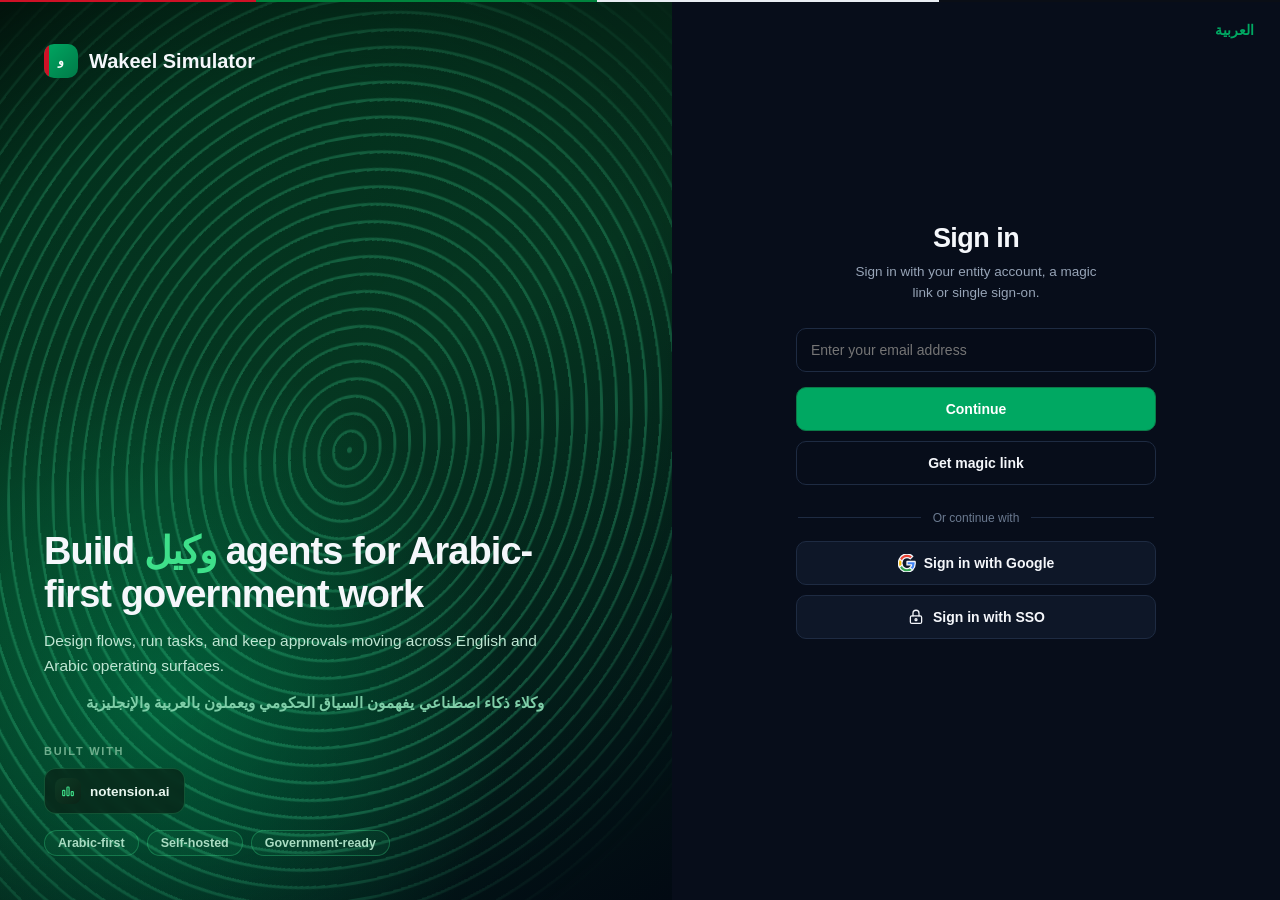
==== commit 91ca8643: "Rebrand the demo to "Wakeel Simulator" and strip Innoventures/Takalam The live demo is no longer aff" ====
--- a/wakeel/static/index.html
+++ b/wakeel/static/index.html
@@ -3,15 +3,14 @@
 <head>
 <meta charset="utf-8" />
 <meta name="viewport" content="width=device-width, initial-scale=1" />
-<title>Wakeel وكيل — Agentic Platform for Government</title>
+<title>Wakeel Simulator وكيل — Agentic Platform for Government</title>
 <link rel="stylesheet" href="style.css" />
-<link rel="stylesheet" href="drawflow.min.css" />
+<link rel="stylesheet" href="voicelab.css" />
 <link rel="icon" href="wakeel-mark.svg" type="image/svg+xml" />
 </head>
 <body>
 <div class="flagline"><i class="r"></i><i class="g"></i><i class="w"></i><i class="b"></i></div>
 <div id="root"></div>
-<script src="drawflow.min.js"></script>
 <script src="app.js"></script>
 </body>
 </html>
--- a/wakeel/static/style.css
+++ b/wakeel/static/style.css
@@ -991,22 +991,248 @@
 /* SOP reference badge inside the "why" line */
 .sop-ref{display:inline-block;font-size:11px;font-weight:700;color:#7fa8f0;background:rgba(74,122,214,.16);border:1px solid rgba(74,122,214,.4);border-radius:6px;padding:1px 7px;white-space:nowrap;margin-inline-start:4px}
 
-/* ---- Drawflow flow canvas (Beam-like nodes, replaces the Dify iframe) ---- */
-.df-canvas{position:relative;flex:1;min-height:0;margin:0 20px 20px;border:1px solid var(--line);border-radius:14px;overflow:hidden;
-  background:radial-gradient(circle, rgba(120,140,170,.14) 1px, transparent 1px) 0 0/22px 22px, var(--bg)}
-.df-canvas .parent-drawflow{border-radius:14px}
-.df-canvas .drawflow-node{background:transparent!important;border:none!important;box-shadow:none!important;padding:0!important;border-radius:12px}
-.df-canvas .drawflow-node.selected .wk-node{outline:2px solid #3ee08a;outline-offset:2px}
-.df-canvas .drawflow .connection .main-path{stroke:var(--muted-2);stroke-width:2px;fill:none}
-.df-canvas .drawflow-node .input,.df-canvas .drawflow-node .output{background:#3ee08a;border:2px solid var(--bg);width:12px;height:12px}
-.df-canvas .drawflow-delete{background:var(--panel);color:#ff8b8b;border:1px solid var(--line)}
-.wk-node.beam{width:196px;background:var(--panel);border:1px solid var(--line);border-radius:12px;padding:11px 13px;box-shadow:0 12px 28px -16px rgba(0,0,0,.6)}
-.wk-node.beam .wk-type2{font-size:10px;font-weight:800;letter-spacing:.06em;text-transform:uppercase;color:#3ee08a}
-.wk-node.beam.acc-purple .wk-type2{color:#a78bfa}.wk-node.beam.acc-blue .wk-type2{color:#5f9be0}
-.wk-node.beam.acc-gold .wk-type2{color:#e6b02e}.wk-node.beam.acc-red .wk-type2{color:#ec5a5a}.wk-node.beam.acc-amber .wk-type2{color:#e0a33a}
-.wk-node.beam .wk-title2{font-size:14px;font-weight:750;margin-top:3px;display:flex;gap:7px;align-items:center;color:var(--text)}
-.df-zoom{position:absolute;bottom:22px;left:22px;display:flex;gap:6px;z-index:5}
-.df-zoom button{width:34px;height:34px;border-radius:9px;background:var(--panel);border:1px solid var(--line);color:var(--text);font-size:16px;cursor:pointer}
-.df-zoom button#dfzf{width:auto;padding:0 13px;font-size:13px;font-weight:600}
-.df-zoom button:hover{background:var(--panel-3)}
-.df-canvas .drawflow-node .input,.df-canvas .drawflow-node .output{background:#3ee08a !important;box-shadow:none !important;border:2px solid var(--bg) !important}
+
+/* Railway-style flow (our own SVG/CSS renderer — no library) */
+.rf-stage{position:relative;flex:1;min-height:0;margin:0 20px 20px;border:1px solid var(--line);border-radius:14px;overflow:hidden;cursor:grab;
+  background:radial-gradient(120% 90% at 82% -10%,rgba(62,224,138,.05),transparent 60%),radial-gradient(100% 80% at 0% 112%,rgba(167,139,250,.05),transparent 55%),var(--bg)}
+.rf-stage.drag{cursor:grabbing}
+.rf-stage::before{content:"";position:absolute;inset:-1400px;pointer-events:none;
+  background-image:radial-gradient(circle at 1px 1px,#8ea0c8 1px,transparent 0);background-size:26px 26px;opacity:.05}
+.rf-world{position:absolute;top:0;left:0;transform-origin:0 0;will-change:transform}
+.rf-wires{position:absolute;top:0;left:0;overflow:visible;pointer-events:none}
+.rf-wire{fill:none;stroke:var(--muted-2);stroke-width:1.7;stroke-dasharray:5 6;opacity:.55}
+.rf-wire.flow{stroke:#3ee08a;opacity:.8;animation:rfmarch 1.1s linear infinite}
+@keyframes rfmarch{to{stroke-dashoffset:-24}}
+@media (prefers-reduced-motion:reduce){.rf-wire.flow{animation:none}}
+.rf-wlabel{position:absolute;transform:translate(-50%,-50%);background:var(--panel);border:1px solid var(--line);
+  color:#cfe0d6;font-size:10.5px;font-weight:700;letter-spacing:.02em;padding:2px 8px;border-radius:999px;white-space:nowrap;pointer-events:none}
+.rf-node{position:absolute;width:238px;border-radius:13px;background:var(--panel);border:1px solid var(--line);
+  box-shadow:0 12px 28px -14px rgba(0,0,0,.6);overflow:hidden}
+.rf-node .accent{position:absolute;left:0;top:0;bottom:0;width:4px}
+.rf-node .body{padding:11px 14px 12px 16px}
+.rf-node .type{font-size:9.5px;font-weight:800;letter-spacing:.1em;text-transform:uppercase;color:var(--muted)}
+.rf-node .title{font-size:14.5px;font-weight:750;color:var(--text);margin-top:4px;display:flex;align-items:center;gap:8px}
+.rf-node .title .ic{font-size:15px}
+.rf-node .status{display:flex;align-items:center;gap:7px;margin-top:8px;font-size:12px;color:var(--muted)}
+.rf-node .status .dot{width:8px;height:8px;border-radius:50%;flex:none;box-shadow:0 0 0 3px rgba(255,255,255,.03)}
+.rf-ctrls{position:absolute;bottom:24px;left:24px;z-index:6;display:flex;flex-direction:column;
+  background:var(--panel);border:1px solid var(--line);border-radius:11px;overflow:hidden;box-shadow:0 10px 26px -12px rgba(0,0,0,.65)}
+.rf-ctrls button{width:38px;height:38px;display:grid;place-items:center;background:transparent;border:0;
+  border-bottom:1px solid var(--line);color:var(--muted);cursor:pointer;transition:background .12s,color .12s}
+.rf-ctrls button:last-child{border-bottom:0}
+.rf-ctrls button:hover{background:var(--panel-3);color:var(--text)}
+.rf-ctrls button:active{background:var(--panel-2)}
+
+/* ---- Voice: Talk to build ---- */
+.talk-launch{margin-top:16px;width:100%;display:flex;align-items:center;justify-content:center;gap:10px;
+  padding:15px 18px;border-radius:14px;border:1px solid var(--line);background:
+  linear-gradient(180deg,rgba(62,224,138,.10),rgba(62,224,138,.03));color:var(--text);font:inherit;
+  font-size:15px;font-weight:750;cursor:pointer;transition:border-color .15s,transform .08s}
+.talk-launch:hover{border-color:#3ee08a}
+.talk-launch:active{transform:scale(.99)}
+.talk-launch .tl-mic{font-size:20px}
+.talk-launch .tl-hint{font-weight:500;font-size:12.5px;color:var(--muted);margin-inline-start:6px}
+
+.talk-ov{position:fixed;inset:0;z-index:200;display:flex;align-items:center;justify-content:center;
+  background:rgba(6,10,18,.68);backdrop-filter:blur(6px);padding:18px}
+.talk-stage{width:min(1120px,97vw);height:min(760px,94vh);display:flex;background:var(--panel);
+  border:1px solid var(--line);border-radius:20px;overflow:hidden;box-shadow:0 30px 90px -20px rgba(0,0,0,.75);position:relative}
+/* live diagram canvas (builds as you talk) */
+.talk-canvas{flex:1;min-width:0;display:flex;flex-direction:column;position:relative;
+  background:radial-gradient(120% 90% at 85% -10%,rgba(62,224,138,.06),transparent 60%),var(--bg)}
+.tc-head{display:flex;align-items:center;justify-content:space-between;gap:14px;padding:16px 20px 12px}
+.tc-h-title{font-size:16px;font-weight:800}
+.tc-h-sub{font-size:12.5px;color:var(--muted);margin-top:2px}
+.tc-conf{display:flex;align-items:center;gap:9px;min-width:150px}
+.tc-conf-bar{flex:1;height:7px;border-radius:99px;background:var(--panel-3);overflow:hidden;border:1px solid var(--line)}
+.tc-conf-bar i{display:block;height:100%;width:0;border-radius:99px;background:linear-gradient(90deg,#2ee59a,#3ee08a);transition:width .5s ease}
+.tc-conf span{font-size:12px;font-weight:700;color:#3ee08a;min-width:34px;text-align:right}
+.tc-scroll{flex:1;position:relative;overflow:hidden;margin:0 14px 14px;border:1px solid var(--line);border-radius:14px;
+  background-image:radial-gradient(circle at 1px 1px,#8ea0c8 1px,transparent 0);background-size:24px 24px;background-color:var(--bg)}
+.tc-scroll::before{content:"";position:absolute;inset:0;background:radial-gradient(60% 60% at 50% 40%,transparent,rgba(0,0,0,.06));pointer-events:none}
+.tc-scroll.is-building::after{content:"";position:absolute;inset:0;pointer-events:none;
+  background:linear-gradient(110deg,transparent 30%,rgba(62,224,138,.10) 50%,transparent 70%);background-size:220% 100%;animation:tcshimmer 1.3s linear infinite}
+@keyframes tcshimmer{to{background-position:-220% 0}}
+.tc-empty{position:absolute;inset:0;display:flex;align-items:center;justify-content:center;color:var(--muted);font-size:13.5px;text-align:center;padding:20px}
+.tc-world{position:absolute;top:0;left:0;transform-origin:0 0;will-change:transform}
+.tc-wires{position:absolute;top:0;left:0;overflow:visible;pointer-events:none}
+.tc-wire{fill:none;stroke:#3a557a;stroke-width:1.7;stroke-dasharray:5 6;opacity:.7;animation:rfmarch 1.1s linear infinite}
+.tc-node{position:absolute;width:178px;border-radius:12px;background:var(--panel);border:1px solid var(--line);
+  box-shadow:0 10px 26px -14px rgba(0,0,0,.6);overflow:hidden}
+.tc-node .tc-acc{position:absolute;left:0;top:0;bottom:0;width:4px;background:var(--nc)}
+.tc-node .tc-b{padding:9px 12px 10px 14px}
+.tc-node .tc-t{font-size:9.5px;font-weight:800;letter-spacing:.06em;text-transform:uppercase;color:var(--nc)}
+.tc-node .tc-ti{font-size:13.5px;font-weight:750;color:var(--text);margin-top:3px}
+.tc-node .tc-d{font-size:11px;color:var(--muted);margin-top:3px;line-height:1.35}
+.tc-arrive{animation:tcarrive .42s cubic-bezier(.22,.75,.25,1) both}
+@keyframes tcarrive{from{opacity:0;transform:translateY(8px) scale(.94)}to{opacity:1;transform:none}}
+@media (prefers-reduced-motion:reduce){.tc-arrive{animation:none}.tc-wire{animation:none}.tc-scroll.is-building::after{animation:none}}
+.talk-side{width:360px;flex:none;display:flex;flex-direction:column;background:var(--panel);border-left:1px solid var(--line);position:relative;padding:18px 18px 20px}
+@media (max-width:820px){.talk-stage{flex-direction:column;height:96vh}.talk-side{width:auto;border-left:0;border-top:1px solid var(--line);max-height:46%}.talk-canvas{min-height:0}}
+.talk-card{width:min(560px,96vw);max-height:92vh;display:flex;flex-direction:column;background:var(--panel);
+  border:1px solid var(--line);border-radius:20px;padding:22px 22px 24px;box-shadow:0 30px 80px -20px rgba(0,0,0,.7);position:relative}
+.talk-x{position:absolute;top:14px;right:14px;width:32px;height:32px;border-radius:9px;border:1px solid var(--line);
+  background:transparent;color:var(--muted);font-size:15px;cursor:pointer}
+.talk-x:hover{background:var(--panel-3);color:var(--text)}
+.talk-head{display:flex;align-items:center;gap:12px;margin-bottom:14px}
+.talk-title{font-size:18px;font-weight:800}
+.talk-sub{font-size:13px;color:var(--muted);margin-top:2px}
+.talk-log{flex:1;min-height:180px;max-height:44vh;overflow-y:auto;display:flex;flex-direction:column;gap:9px;padding:6px 2px}
+.tk-msg{max-width:82%;padding:10px 13px;border-radius:14px;font-size:14px;line-height:1.5}
+.tk-msg.ai{align-self:flex-start;background:var(--panel-3);border:1px solid var(--line);border-bottom-left-radius:5px;color:var(--text)}
+.tk-msg.me{align-self:flex-end;background:#1f5f3f;color:#eafff2;border-bottom-right-radius:5px}
+.talk-status{text-align:center;font-size:12.5px;color:var(--muted);min-height:18px;margin:8px 0 4px}
+.talk-controls{display:flex;justify-content:center;padding:6px 0 2px}
+.talk-mic{width:76px;height:76px;border-radius:50%;border:0;cursor:pointer;font-size:30px;color:#04240f;
+  background:radial-gradient(circle at 50% 35%,#5cf0a0,#20b46b);box-shadow:0 10px 30px -8px rgba(32,180,107,.6);
+  transition:transform .1s}
+.talk-mic:active{transform:scale(.94)}
+.talk-mic.listening{animation:micpulse 1.1s ease-in-out infinite}
+@keyframes micpulse{0%,100%{box-shadow:0 0 0 0 rgba(62,224,138,.5)}50%{box-shadow:0 0 0 16px rgba(62,224,138,0)}}
+@media (prefers-reduced-motion:reduce){.talk-mic.listening{animation:none}}
+.talk-fallback{display:flex;gap:8px;margin-top:12px}
+.talk-fallback input{flex:1;background:var(--bg);border:1px solid var(--line);border-radius:10px;color:var(--text);padding:10px 12px;font:inherit;outline:none}
+.talk-done{margin-top:14px;display:flex;flex-direction:column;align-items:center;gap:10px}
+.tk-built{font-size:15px;font-weight:750;color:#3ee08a}
+
+.tk-mode{text-align:center;font-size:11.5px;font-weight:700;margin-top:8px;padding:4px 0;border-radius:8px;color:var(--muted)}
+.tk-mode.live{color:#04240f;background:#3ee08a}
+.tk-mode.pending{color:#e6b02e;background:rgba(230,176,46,.12)}
+.tk-mode.standard{color:var(--muted);background:var(--panel-3)}
+
+/* Voice-lab (wakeel-notension port) mounted inside the Talk overlay */
+.talk-ov{padding:0!important;align-items:stretch!important;justify-content:stretch!important;background:#07100d}
+.talk-ov .voice-lab-shell{min-height:0;height:100vh;width:100%}
+.voice-lab-shell .sr-only{position:absolute;width:1px;height:1px;overflow:hidden;clip:rect(0 0 0 0)}
+.voice-lab-shell .vl-icon-btn{width:32px;height:32px;border-radius:9px;border:1px solid var(--vl-line);background:transparent;color:var(--vl-muted);font-size:15px;cursor:pointer}
+.voice-lab-shell .vl-icon-btn:hover{color:var(--vl-text)}
+
+/* Locked-problem card in the voice-lab canvas (Responder→Thinker flow) */
+.voice-lab-shell .vl-problem{position:relative;z-index:2;display:flex;align-items:center;gap:14px;margin:0 0 22px;
+  padding:16px 20px;border-radius:16px;border:1px solid var(--vl-line);background:
+  linear-gradient(180deg,rgba(38,230,154,.10),rgba(38,230,154,.02));box-shadow:0 10px 30px -18px rgba(0,0,0,.6)}
+.voice-lab-shell .vl-problem .vl-lock{font-size:22px}
+.voice-lab-shell .vl-problem small{display:block;font-size:10.5px;font-weight:800;letter-spacing:.09em;text-transform:uppercase;color:var(--vl-green)}
+.voice-lab-shell .vl-problem strong{display:block;font-size:16px;font-weight:700;color:var(--vl-text);margin-top:3px;line-height:1.4}
+
+/* Talk = Flow diagram (left) + voice panel (right) */
+.talk-ov .tf-shell{position:fixed;inset:0;display:flex;flex-direction:column;background:var(--bg)}
+.tf-head{flex:none}
+.tf-head .tf-badge{font-size:11.5px;font-weight:800;color:#04240f;background:#3ee08a;padding:4px 11px;border-radius:999px}
+.tf-body{flex:1;min-height:0;display:flex}
+.tf-body .rf-stage{flex:1;margin:0 0 0 0;border:0;border-right:1px solid var(--line);border-radius:0}
+.tf-empty{position:absolute;inset:0;display:flex;align-items:center;justify-content:center;color:var(--muted);font-size:14px;text-align:center;padding:24px;pointer-events:none}
+.tf-voice{width:372px;flex:none;display:flex;flex-direction:column;gap:12px;background:var(--panel);padding:20px 18px;overflow-y:auto}
+.tf-v-top{display:flex;align-items:center;gap:11px}
+.tf-orb{width:38px;height:38px;border-radius:11px;display:grid;place-items:center;font-size:18px;background:radial-gradient(circle at 50% 35%,#5cf0a0,#20b46b)}
+.tf-nm{font-weight:800;font-size:15px}
+.tf-st{font-size:12px;color:var(--muted)}
+.tf-prog{display:flex;flex-direction:column;align-items:flex-end;gap:4px;min-width:74px}
+.tf-prog b{font-size:12px;font-weight:800;color:#3ee08a}
+.tf-prog i{display:block;width:74px;height:6px;border-radius:99px;background:var(--panel-3);overflow:hidden;border:1px solid var(--line)}
+.tf-prog em{display:block;height:100%;background:linear-gradient(90deg,#2ee59a,#3ee08a);transition:width .5s}
+.tf-now-label{font-size:10px;font-weight:800;letter-spacing:.09em;text-transform:uppercase;color:var(--muted);margin-top:6px}
+.tf-now{font-size:15.5px;font-weight:650;line-height:1.5;color:var(--text);min-height:46px}
+.tf-note{display:flex;gap:8px;align-items:flex-start;background:var(--panel-3);border:1px solid var(--line);border-radius:11px;padding:9px 12px;font-size:12.5px}
+.tf-note small{display:block;font-size:9.5px;font-weight:800;letter-spacing:.06em;text-transform:uppercase;color:var(--muted)}
+.tf-note b{display:block;color:var(--text);font-weight:650;margin-top:2px}
+.tf-step{font-size:11.5px;font-weight:700;color:var(--muted)}
+.tf-mic-wrap{display:flex;flex-direction:column;align-items:center;gap:8px;padding:8px 0 2px;position:relative}
+.tf-mic{width:74px;height:74px;border-radius:50%;border:0;cursor:pointer;font-size:29px;color:#04240f;
+  background:radial-gradient(circle at 50% 35%,#5cf0a0,#20b46b);box-shadow:0 10px 30px -8px rgba(32,180,107,.6);transition:transform .1s}
+.tf-mic:active{transform:scale(.94)}
+.tf-mic.listening{animation:micpulse 1.1s ease-in-out infinite}
+.tf-mic.thinking{opacity:.6}
+.tf-wave{display:none}
+.tf-status{text-align:center;font-size:12px;color:var(--muted);min-height:16px}
+.tf-fallback{display:flex;gap:8px;margin-top:2px}
+.tf-fallback input{flex:1;background:var(--bg);border:1px solid var(--line);border-radius:10px;color:var(--text);padding:9px 12px;font:inherit;font-size:13px;outline:none}
+.tf-fallback button{width:40px;border:0;border-radius:10px;background:#3ee08a;color:#04240f;font-size:15px;cursor:pointer}
+.tf-foot{font-size:11px;color:var(--muted);text-align:center;margin-top:auto;padding-top:8px}
+.sr-only{position:absolute;width:1px;height:1px;overflow:hidden;clip:rect(0 0 0 0)}
+@media (max-width:860px){.tf-body{flex-direction:column}.tf-voice{width:auto;max-height:44%}.tf-body .rf-stage{border-right:0;border-bottom:1px solid var(--line)}}
+.tf-mic.live{animation:micpulse 1.4s ease-in-out infinite;box-shadow:0 0 0 3px rgba(62,224,138,.35),0 10px 30px -8px rgba(32,180,107,.6)}
+.tf-mic.thinking{opacity:.65;animation:none}
+.tf-building{position:absolute;inset:0;display:flex;flex-direction:column;align-items:center;justify-content:center;gap:12px;background:rgba(7,16,13,.72);z-index:5;text-align:center;padding:20px}
+.tf-building .tfb-t{font-size:16px;font-weight:750;color:var(--text)}
+.tf-building .tfb-s{font-size:12.5px;color:var(--muted)}
+.tf-connect{display:flex;flex-wrap:wrap;gap:8px;align-items:center;padding:10px 12px;border:1px solid var(--line);border-radius:11px;background:var(--panel-3)}
+.tf-connect small{width:100%;font-size:10.5px;font-weight:800;letter-spacing:.05em;text-transform:uppercase;color:var(--muted)}
+.tf-connect button{border:1px solid var(--line);background:var(--bg);color:var(--text);font:inherit;font-size:12.5px;font-weight:650;padding:7px 11px;border-radius:9px;cursor:pointer}
+.tf-connect button:hover{border-color:#3ee08a}
+.tf-connect button.done{color:#3ee08a;border-color:#3ee08a}
+
+/* calmer build indicator — soft pulsing dots + smooth indeterminate bar (no spinner) */
+.tf-building .tfb-dots{display:flex;gap:9px}
+.tf-building .tfb-dots i{width:9px;height:9px;border-radius:50%;background:#3ee08a;opacity:.35;animation:tfbdot 1.4s ease-in-out infinite}
+.tf-building .tfb-dots i:nth-child(2){animation-delay:.2s}
+.tf-building .tfb-dots i:nth-child(3){animation-delay:.4s}
+@keyframes tfbdot{0%,100%{opacity:.3;transform:scale(.85)}50%{opacity:1;transform:scale(1)}}
+.tf-building .tfb-bar{width:200px;max-width:60%;height:5px;border-radius:99px;background:var(--panel-3);overflow:hidden;margin-top:4px}
+.tf-building .tfb-bar em{display:block;width:38%;height:100%;border-radius:99px;background:linear-gradient(90deg,transparent,#3ee08a,transparent);animation:tfbslide 1.5s ease-in-out infinite}
+@keyframes tfbslide{0%{transform:translateX(-120%)}100%{transform:translateX(320%)}}
+@media (prefers-reduced-motion:reduce){.tf-building .tfb-dots i,.tf-building .tfb-bar em{animation:none}.tf-building .tfb-bar em{width:100%;opacity:.6}}
+.tf-inputs{display:flex;gap:8px}
+.tf-inputs button{flex:1;border:1px solid var(--line);background:var(--panel-3);color:var(--text);font:inherit;font-size:12.5px;font-weight:650;padding:9px 10px;border-radius:10px;cursor:pointer}
+.tf-inputs button:hover{border-color:#3ee08a}
+.tf-inputs button.done{color:#3ee08a;border-color:#3ee08a}
+
+/* build indicator: small badge in the top-right corner (not a full-canvas overlay) */
+.tf-building{position:absolute!important;top:14px!important;right:14px!important;left:auto!important;bottom:auto!important;
+  flex-direction:row!important;align-items:center;gap:9px;width:auto!important;height:auto!important;background:var(--panel);
+  border:1px solid var(--line);border-radius:11px;padding:8px 13px;z-index:6;box-shadow:0 10px 26px -12px rgba(0,0,0,.6)}
+.tf-building .tfb-t{font-size:13px;font-weight:700;margin:0}
+.tf-building .tfb-s,.tf-building .tfb-bar{display:none!important}
+
+.tf-sample{border:1px solid #3ee08a;background:linear-gradient(180deg,rgba(62,224,138,.16),rgba(62,224,138,.04));color:var(--text);font:inherit;font-size:13px;font-weight:750;padding:9px 15px;border-radius:10px;cursor:pointer;box-shadow:0 10px 26px -12px rgba(0,0,0,.6)}
+.tf-sample:hover{border-color:#3ee08a}
+.tf-sample.done{background:#3ee08a;color:#04240f}
+.tf-sample:disabled{opacity:.75;cursor:default}
+
+/* ---- Talk: post-build launch popup (connect → sample data → test → deploy) ---- */
+.tf-launch{position:absolute;inset:0;z-index:20;display:flex;align-items:center;justify-content:center;padding:20px;pointer-events:none;background:rgba(6,10,16,.55);-webkit-backdrop-filter:blur(2px);backdrop-filter:blur(2px)}
+.talk-ov [hidden]{display:none!important}  /* class selectors were overriding the hidden attribute */
+.tf-lcard{pointer-events:auto;position:relative;width:min(680px,94%);max-height:calc(100% - 40px);overflow:auto;background:var(--panel,#0f1720);border:1px solid var(--line,#22323f);border-radius:18px;padding:22px 26px;box-shadow:0 40px 90px -24px rgba(0,0,0,.8);animation:tflIn .28s cubic-bezier(.2,.8,.2,1)}
+.tf-lcard .tf-lh b{font-size:17px}
+.tf-lcard .tf-steps2{gap:17px}
+.tf-lcard .tf-sbody>b{font-size:14.5px}
+.tf-lcard .tf-sn2{width:28px;height:28px;font-size:14px}
+@keyframes tflIn{from{transform:scale(.96);opacity:0}to{transform:scale(1);opacity:1}}
+.tf-lx{position:absolute;top:12px;right:12px;width:28px;height:28px;border-radius:8px;border:1px solid var(--line,#22323f);background:transparent;color:var(--muted,#8aa);cursor:pointer;font-size:14px}
+.tf-lx:hover{color:var(--text,#eef)}
+.tf-lh{display:flex;gap:12px;align-items:center;margin-bottom:16px;padding-right:30px}
+.tf-lic{font-size:26px}
+.tf-lh b{display:block;font-size:16px;color:var(--text,#eef)}
+.tf-lh small{color:var(--muted,#8aa);font-size:12.5px}
+.tf-steps2{list-style:none;margin:0;padding:0;display:flex;flex-direction:column;gap:15px}
+.tf-s2{display:flex;gap:12px;align-items:flex-start}
+.tf-sn2{flex:none;width:26px;height:26px;border-radius:50%;display:grid;place-items:center;font-weight:800;font-size:13px;background:rgba(120,140,160,.14);color:var(--muted,#8aa);border:1px solid var(--line,#22323f);transition:.15s}
+.tf-s2.done .tf-sn2{background:#3ee08a;color:#04240f;border-color:#3ee08a}
+.tf-sbody{flex:1;min-width:0}
+.tf-sbody>b{display:block;font-size:13.5px;color:var(--text,#eef);margin-bottom:8px}
+.tf-connect,.tf-inputs,.tf-drow{display:flex;flex-wrap:wrap;gap:8px;align-items:center}
+.tf-or{color:var(--muted,#8aa);font-size:12px}
+.tf-connect button,.tf-inputs button{border:1px solid var(--line,#22323f);background:rgba(120,140,160,.08);color:var(--text,#eef);font:inherit;font-size:12.5px;padding:7px 11px;border-radius:9px;cursor:pointer}
+.tf-connect button:hover,.tf-inputs button:hover{border-color:#4aa}
+.tf-connect button.done,.tf-inputs button.done{background:#3ee08a;color:#04240f;border-color:#3ee08a;cursor:default}
+.tf-cnone{color:var(--muted,#8aa);font-size:12px}
+.tf-lbtns{display:flex;gap:8px;flex-wrap:wrap}
+.tf-tres{margin-top:10px;display:flex;flex-direction:column;gap:7px}
+.tf-tnote{font-size:12.5px;color:var(--muted,#9ab);display:flex;gap:7px;align-items:center}
+.tf-tok{font-size:12.5px;font-weight:750;color:#3ee08a}
+.tf-tcard{border:1px solid var(--line,#22323f);border-radius:9px;padding:8px 10px;background:rgba(120,140,160,.06)}
+.tf-tcard b{font-size:12.5px;color:var(--text,#eef)}
+.tf-tcard span{display:block;font-size:12px;color:#8fe3b4;margin:1px 0}
+.tf-tcard small{display:block;font-size:11px;color:var(--muted,#8aa)}
+
+/* staged wizard: active / locked step states */
+.tf-s2.active .tf-sn2{background:#4aa3ff;color:#04121f;border-color:#4aa3ff;box-shadow:0 0 0 4px rgba(74,163,255,.16)}
+.tf-s2.locked{opacity:.42}
+.tf-s2.locked button,.tf-s2.locked a{pointer-events:none}
+.tf-later{font-size:11.5px;color:var(--muted,#8aa);text-decoration:underline;white-space:nowrap}
+.tf-later:hover{color:var(--text,#eef)}
+
+/* Deploy step — where the live agent lives */
+.tf-where{font-size:12.5px;color:var(--muted,#9ab);margin:2px 0 4px;line-height:1.5}
+.tf-where b{color:var(--text,#eef)}
+.tf-link{font-size:11.5px;color:var(--muted,#8aa);word-break:break-all;background:rgba(120,140,160,.08);border:1px solid var(--line,#22323f);border-radius:8px;padding:7px 9px;font-family:ui-monospace,SFMono-Regular,Menlo,monospace}
--- a/wakeel/static/voicelab.css
+++ b/wakeel/static/voicelab.css
@@ -0,0 +1,2533 @@
+.voice-lab-shell {
+  --vl-bg: #07100d;
+  --vl-panel: #0c1613;
+  --vl-panel-2: #101d19;
+  --vl-line: rgba(151, 180, 169, 0.17);
+  --vl-soft-line: rgba(151, 180, 169, 0.1);
+  --vl-text: #eef8f4;
+  --vl-muted: #8ea49c;
+  --vl-green: #26e69a;
+  --vl-green-2: #09be78;
+  min-height: 100vh;
+  overflow: hidden;
+  background:
+    radial-gradient(circle at 42% -20%, rgba(38, 230, 154, 0.09), transparent 33%),
+    #07100d;
+  color: var(--vl-text);
+  font-family: var(--font-geist-sans), Inter, ui-sans-serif, system-ui, sans-serif;
+}
+
+.voice-lab-shell button,
+.voice-lab-shell textarea {
+  font: inherit;
+}
+
+.voice-lab-topbar {
+  position: relative;
+  z-index: 30;
+  display: flex;
+  min-height: 68px;
+  align-items: center;
+  justify-content: space-between;
+  gap: 22px;
+  border-bottom: 1px solid var(--vl-line);
+  background: rgba(7, 16, 13, 0.86);
+  padding: 0 18px;
+  backdrop-filter: blur(20px);
+}
+
+.voice-lab-title,
+.voice-lab-actions,
+.voice-lab-title > span,
+.voice-lab-actions > button,
+.voice-lab-actions > a {
+  display: flex;
+  align-items: center;
+}
+
+.voice-lab-title {
+  min-width: 0;
+  gap: 11px;
+}
+
+.voice-lab-title > a {
+  display: grid;
+  width: 36px;
+  height: 36px;
+  place-items: center;
+  border: 1px solid var(--vl-line);
+  border-radius: 10px;
+  color: #a6bab3;
+  transition: 160ms ease;
+}
+
+.voice-lab-title > a:hover {
+  border-color: rgba(38, 230, 154, 0.4);
+  color: var(--vl-green);
+}
+
+.voice-lab-title .wakeel-logo-mark {
+  width: 34px;
+  height: 34px;
+  border-radius: 10px;
+}
+
+.voice-lab-title > span {
+  min-width: 0;
+  align-items: flex-start;
+  flex-direction: column;
+}
+
+.voice-lab-title strong {
+  color: #f4fbf8;
+  font-size: 14px;
+  letter-spacing: -0.01em;
+}
+
+.voice-lab-title small {
+  overflow: hidden;
+  max-width: 260px;
+  color: #758a82;
+  font-size: 11px;
+  text-overflow: ellipsis;
+  white-space: nowrap;
+}
+
+.voice-lab-beta {
+  border: 1px solid rgba(38, 230, 154, 0.23);
+  border-radius: 999px;
+  background: rgba(38, 230, 154, 0.07);
+  color: #63eab0;
+  font-size: 10px;
+  font-style: normal;
+  font-weight: 700;
+  letter-spacing: 0.06em;
+  padding: 4px 7px;
+  text-transform: uppercase;
+}
+
+.voice-lab-actions {
+  justify-content: flex-end;
+  gap: 7px;
+}
+
+.voice-lab-actions > button,
+.voice-lab-actions > a {
+  min-height: 36px;
+  justify-content: center;
+  gap: 7px;
+  border: 1px solid var(--vl-line);
+  border-radius: 9px;
+  background: rgba(14, 27, 23, 0.86);
+  color: #b7cac3;
+  font-size: 12px;
+  font-weight: 650;
+  padding: 0 11px;
+  cursor: pointer;
+}
+
+.voice-lab-actions > button[aria-label="Undo"],
+.voice-lab-actions > button[aria-label="Redo"] {
+  width: 36px;
+  padding: 0;
+}
+
+.voice-mode-badge {
+  display: inline-flex;
+  min-height: 30px;
+  align-items: center;
+  gap: 7px;
+  margin-right: 4px;
+  border: 1px solid var(--vl-line);
+  border-radius: 999px;
+  color: #91a59d;
+  font-size: 11px;
+  padding: 0 10px;
+}
+
+.voice-mode-badge i,
+.canvas-live-dot i {
+  width: 7px;
+  height: 7px;
+  border-radius: 50%;
+  background: #e4a24a;
+  box-shadow: 0 0 0 4px rgba(228, 162, 74, 0.08);
+}
+
+.voice-mode-badge.ready i,
+.canvas-live-dot i {
+  background: var(--vl-green);
+  box-shadow: 0 0 0 4px rgba(38, 230, 154, 0.08), 0 0 14px rgba(38, 230, 154, 0.4);
+}
+
+.voice-lab-actions .voice-preview-button:hover,
+.voice-lab-actions > button:hover {
+  border-color: rgba(38, 230, 154, 0.3);
+  color: #f0faf6;
+}
+
+.voice-lab-actions .voice-publish-button {
+  border-color: rgba(38, 230, 154, 0.42);
+  background: linear-gradient(135deg, #11b875, #0c8d5d);
+  color: white;
+  box-shadow: 0 8px 28px rgba(9, 190, 120, 0.14);
+}
+
+.voice-lab-actions .voice-publish-button.published {
+  border-color: rgba(38, 230, 154, 0.24);
+  background: rgba(38, 230, 154, 0.1);
+  color: #72efba;
+}
+
+.voice-lab-main {
+  display: grid;
+  height: calc(100vh - 68px);
+  grid-template-columns: minmax(0, 1fr) 372px;
+}
+
+.voice-canvas-panel {
+  position: relative;
+  display: grid;
+  min-width: 0;
+  overflow: hidden;
+  grid-template-rows: 57px minmax(0, 1fr) 62px;
+  border-right: 1px solid var(--vl-line);
+  background:
+    radial-gradient(circle at 72% 25%, rgba(41, 210, 148, 0.06), transparent 28%),
+    #09120f;
+}
+
+.voice-canvas-toolbar {
+  position: relative;
+  z-index: 12;
+  display: flex;
+  align-items: center;
+  justify-content: space-between;
+  border-bottom: 1px solid var(--vl-soft-line);
+  background: rgba(10, 21, 17, 0.88);
+  padding: 0 16px 0 20px;
+  backdrop-filter: blur(18px);
+}
+
+.voice-canvas-toolbar > div:first-child {
+  display: flex;
+  min-width: 0;
+  align-items: center;
+  gap: 10px;
+}
+
+.canvas-live-dot {
+  display: inline-flex;
+  align-items: center;
+  gap: 7px;
+  color: #67ddb0;
+  font-size: 10px;
+  font-weight: 750;
+  letter-spacing: 0.06em;
+  text-transform: uppercase;
+}
+
+.voice-canvas-toolbar strong {
+  overflow: hidden;
+  max-width: 340px;
+  color: #e9f5f0;
+  font-size: 13px;
+  text-overflow: ellipsis;
+  white-space: nowrap;
+}
+
+.voice-canvas-toolbar small {
+  color: #647970;
+  font-size: 11px;
+}
+
+.canvas-tool-buttons {
+  display: flex;
+  align-items: center;
+  gap: 3px;
+  border: 1px solid var(--vl-line);
+  border-radius: 9px;
+  background: #0b1713;
+  padding: 3px;
+}
+
+.canvas-tool-buttons button {
+  display: grid;
+  width: 28px;
+  height: 28px;
+  place-items: center;
+  border: 0;
+  border-radius: 6px;
+  background: transparent;
+  color: #8ca299;
+  cursor: pointer;
+}
+
+.canvas-tool-buttons button:hover {
+  background: #14251f;
+  color: white;
+}
+
+.canvas-tool-buttons span {
+  min-width: 42px;
+  color: #7e938b;
+  font-size: 10px;
+  text-align: center;
+}
+
+.canvas-diff-bar {
+  position: absolute;
+  z-index: 20;
+  top: 68px;
+  left: 50%;
+  display: flex;
+  width: min(690px, calc(100% - 32px));
+  min-height: 52px;
+  align-items: center;
+  justify-content: space-between;
+  gap: 18px;
+  transform: translateX(-50%);
+  border: 1px solid rgba(38, 230, 154, 0.28);
+  border-radius: 13px;
+  background: rgba(10, 28, 22, 0.95);
+  box-shadow: 0 20px 60px rgba(0, 0, 0, 0.38), 0 0 28px rgba(38, 230, 154, 0.06);
+  padding: 8px 9px 8px 13px;
+  backdrop-filter: blur(18px);
+}
+
+.canvas-diff-bar > span {
+  display: flex;
+  align-items: center;
+  gap: 8px;
+}
+
+.canvas-diff-bar > span:first-child > svg {
+  color: var(--vl-green);
+}
+
+.canvas-diff-bar strong {
+  color: #e9faf3;
+  font-size: 12px;
+}
+
+.canvas-diff-bar small {
+  color: #7f958c;
+  font-size: 10px;
+}
+
+.canvas-diff-bar button {
+  display: flex;
+  min-height: 34px;
+  align-items: center;
+  gap: 5px;
+  border: 1px solid var(--vl-line);
+  border-radius: 8px;
+  background: #101c18;
+  color: #9cb0a8;
+  font-size: 11px;
+  font-weight: 700;
+  padding: 0 10px;
+  cursor: pointer;
+}
+
+.canvas-diff-bar button.accept {
+  border-color: rgba(38, 230, 154, 0.34);
+  background: #11a96e;
+  color: white;
+}
+
+.voice-canvas-scroll {
+  position: relative;
+  min-height: 0;
+  overflow: auto;
+  scrollbar-color: #1c3a30 transparent;
+}
+
+.voice-canvas-scroll.is-building::after {
+  position: absolute;
+  z-index: 5;
+  inset: 0;
+  background: rgba(5, 14, 11, 0.45);
+  content: "";
+  backdrop-filter: blur(2px);
+}
+
+.voice-canvas-world {
+  position: relative;
+  width: 1160px;
+  height: 690px;
+  transform-origin: 0 0;
+  transition: transform 180ms ease;
+}
+
+.canvas-grid {
+  position: absolute;
+  inset: 0;
+  background-image:
+    linear-gradient(rgba(109, 145, 132, 0.07) 1px, transparent 1px),
+    linear-gradient(90deg, rgba(109, 145, 132, 0.07) 1px, transparent 1px),
+    radial-gradient(circle at 50% 46%, rgba(38, 230, 154, 0.05), transparent 31%);
+  background-position: -1px -1px;
+  background-size: 28px 28px, 28px 28px, auto;
+}
+
+.canvas-connector {
+  --connector: rgba(116, 147, 135, 0.47);
+  position: absolute;
+  z-index: 1;
+  height: 1px;
+  transform-origin: 0 0;
+  background: var(--connector);
+  pointer-events: none;
+}
+
+.canvas-connector::after {
+  position: absolute;
+  top: -3px;
+  right: -1px;
+  width: 7px;
+  height: 7px;
+  transform: rotate(45deg);
+  border-top: 1px solid var(--connector);
+  border-right: 1px solid var(--connector);
+  content: "";
+}
+
+.canvas-connector.proposed {
+  --connector: rgba(38, 230, 154, 0.62);
+  background-image: linear-gradient(90deg, var(--connector) 55%, transparent 55%);
+  background-size: 8px 1px;
+}
+
+.canvas-connector > span {
+  position: absolute;
+  top: -10px;
+  left: 50%;
+  transform: translate(-50%, -50%);
+  border: 1px solid rgba(112, 143, 131, 0.17);
+  border-radius: 999px;
+  background: #0a1511;
+  color: #6f847c;
+  font-size: 9px;
+  line-height: 18px;
+  padding: 0 6px;
+  white-space: nowrap;
+}
+
+.agent-canvas-node {
+  --node: #7d9c91;
+  position: absolute;
+  z-index: 3;
+  display: flex;
+  width: 210px;
+  min-height: 108px;
+  align-items: flex-start;
+  flex-direction: column;
+  border: 1px solid rgba(119, 152, 139, 0.2);
+  border-radius: 14px;
+  background:
+    linear-gradient(145deg, color-mix(in srgb, var(--node) 6%, transparent), transparent 55%),
+    rgba(12, 26, 21, 0.96);
+  box-shadow: 0 15px 40px rgba(0, 0, 0, 0.2), inset 0 1px rgba(255, 255, 255, 0.025);
+  color: #eaf7f2;
+  padding: 14px 14px 13px;
+  text-align: left;
+  touch-action: none;
+  cursor: grab;
+  user-select: none;
+  transition: border-color 160ms ease, box-shadow 160ms ease, transform 160ms ease;
+}
+
+.agent-canvas-node:active {
+  cursor: grabbing;
+}
+
+.agent-canvas-node:hover,
+.agent-canvas-node.selected {
+  z-index: 4;
+  transform: translateY(-2px);
+  border-color: color-mix(in srgb, var(--node) 62%, transparent);
+  box-shadow: 0 18px 52px rgba(0, 0, 0, 0.3), 0 0 0 3px color-mix(in srgb, var(--node) 8%, transparent);
+}
+
+.agent-canvas-node.proposed {
+  border-color: color-mix(in srgb, var(--node) 72%, rgba(38, 230, 154, 0.7));
+  box-shadow: 0 18px 50px rgba(0, 0, 0, 0.3), 0 0 0 3px rgba(38, 230, 154, 0.055);
+  animation: node-arrive 420ms cubic-bezier(0.22, 0.75, 0.25, 1) both;
+}
+
+.agent-canvas-node.kind-trigger { --node: #31cf8d; }
+.agent-canvas-node.kind-agent { --node: #2ee59a; }
+.agent-canvas-node.kind-knowledge { --node: #5ca7ff; }
+.agent-canvas-node.kind-tool { --node: #d49b50; }
+.agent-canvas-node.kind-decision { --node: #a786ff; }
+.agent-canvas-node.kind-guardrail { --node: #53d6c3; }
+.agent-canvas-node.kind-approval { --node: #ffb86b; }
+.agent-canvas-node.kind-output { --node: #42d5a0; }
+
+@keyframes node-arrive {
+  from { opacity: 0; transform: translateY(10px) scale(0.97); }
+  to { opacity: 1; transform: translateY(0) scale(1); }
+}
+
+.node-drag-handle {
+  position: absolute;
+  top: 9px;
+  right: 8px;
+  color: #4f665d;
+}
+
+.node-kind {
+  display: inline-flex;
+  align-items: center;
+  gap: 6px;
+  margin-bottom: 9px;
+  color: var(--node);
+  font-size: 9px;
+  font-weight: 750;
+  letter-spacing: 0.09em;
+  text-transform: uppercase;
+}
+
+.agent-canvas-node > strong {
+  max-width: 170px;
+  margin-bottom: 5px;
+  color: #edf8f4;
+  font-size: 13px;
+  letter-spacing: -0.015em;
+}
+
+.agent-canvas-node > small {
+  display: -webkit-box;
+  overflow: hidden;
+  color: #82978f;
+  font-size: 10px;
+  line-height: 1.35;
+  -webkit-box-orient: vertical;
+  -webkit-line-clamp: 2;
+}
+
+.node-safe {
+  display: inline-flex;
+  align-items: center;
+  gap: 4px;
+  margin-top: 8px;
+  border-radius: 999px;
+  background: color-mix(in srgb, var(--node) 10%, transparent);
+  color: color-mix(in srgb, var(--node) 85%, white);
+  font-size: 8px;
+  font-style: normal;
+  padding: 3px 6px;
+}
+
+.canvas-building-state {
+  position: absolute;
+  z-index: 8;
+  top: 50%;
+  left: 50%;
+  display: flex;
+  width: 300px;
+  align-items: center;
+  flex-direction: column;
+  transform: translate(-50%, -50%);
+  text-align: center;
+}
+
+.canvas-building-state > span {
+  display: grid;
+  width: 54px;
+  height: 54px;
+  margin-bottom: 15px;
+  place-items: center;
+  border: 1px solid rgba(38, 230, 154, 0.34);
+  border-radius: 50%;
+  background: rgba(38, 230, 154, 0.09);
+  color: var(--vl-green);
+  box-shadow: 0 0 0 12px rgba(38, 230, 154, 0.025), 0 0 30px rgba(38, 230, 154, 0.13);
+  animation: canvas-pulse 1.3s ease-in-out infinite;
+}
+
+@keyframes canvas-pulse {
+  50% { transform: scale(1.08); box-shadow: 0 0 0 18px rgba(38, 230, 154, 0.015), 0 0 42px rgba(38, 230, 154, 0.2); }
+}
+
+.canvas-building-state strong {
+  color: #f0faf6;
+  font-size: 14px;
+}
+
+.canvas-building-state small {
+  margin-top: 6px;
+  color: #7c9188;
+  font-size: 11px;
+}
+
+.voice-canvas-footer {
+  position: relative;
+  z-index: 12;
+  display: flex;
+  min-width: 0;
+  align-items: center;
+  justify-content: space-between;
+  gap: 16px;
+  border-top: 1px solid var(--vl-soft-line);
+  background: rgba(9, 19, 16, 0.93);
+  padding: 0 18px;
+  backdrop-filter: blur(18px);
+}
+
+.selected-node-summary,
+.canvas-integrations {
+  display: flex;
+  min-width: 0;
+  align-items: center;
+}
+
+.selected-node-summary {
+  gap: 9px;
+}
+
+.selected-node-icon {
+  display: grid;
+  width: 32px;
+  height: 32px;
+  place-items: center;
+  border: 1px solid rgba(38, 230, 154, 0.2);
+  border-radius: 9px;
+  background: rgba(38, 230, 154, 0.07);
+  color: #4de3a5;
+}
+
+.selected-node-summary > span:nth-child(2) {
+  display: flex;
+  min-width: 0;
+  align-items: flex-start;
+  flex-direction: column;
+}
+
+.selected-node-summary small,
+.canvas-integrations > small {
+  color: #60736c;
+  font-size: 9px;
+  letter-spacing: 0.04em;
+  text-transform: uppercase;
+}
+
+.selected-node-summary strong {
+  overflow: hidden;
+  max-width: 220px;
+  color: #dbe8e3;
+  font-size: 11px;
+  text-overflow: ellipsis;
+  white-space: nowrap;
+}
+
+.selected-node-summary > svg {
+  color: #4c6159;
+}
+
+.canvas-integrations {
+  justify-content: flex-end;
+  gap: 6px;
+}
+
+.canvas-integrations > small {
+  margin-right: 2px;
+}
+
+.canvas-integrations > span {
+  overflow: hidden;
+  max-width: 120px;
+  border: 1px solid var(--vl-line);
+  border-radius: 999px;
+  background: #0d1a16;
+  color: #8fa49c;
+  font-size: 9px;
+  padding: 5px 8px;
+  text-overflow: ellipsis;
+  white-space: nowrap;
+}
+
+.voice-conversation-panel {
+  display: grid;
+  min-width: 0;
+  min-height: 0;
+  grid-template-rows: 57px minmax(0, 1fr) auto;
+  background: #0a1411;
+}
+
+.voice-conversation-panel > header {
+  display: flex;
+  align-items: center;
+  justify-content: space-between;
+  border-bottom: 1px solid var(--vl-soft-line);
+  padding: 0 14px 0 17px;
+}
+
+.voice-conversation-panel > header > span {
+  display: flex;
+  align-items: center;
+  gap: 8px;
+  color: #dce9e4;
+  font-size: 12px;
+}
+
+.voice-conversation-panel > header > span svg {
+  color: var(--vl-green);
+}
+
+.voice-conversation-panel > header button {
+  display: grid;
+  width: 31px;
+  height: 31px;
+  place-items: center;
+  border: 1px solid transparent;
+  border-radius: 8px;
+  background: transparent;
+  color: #738880;
+  cursor: pointer;
+}
+
+.voice-conversation-panel > header button:hover {
+  border-color: var(--vl-line);
+  background: #11201b;
+  color: white;
+}
+
+.voice-conversation-scroll {
+  min-height: 0;
+  overflow-y: auto;
+  padding: 16px 14px 20px;
+  scrollbar-color: #1e3b31 transparent;
+}
+
+.voice-thread {
+  display: flex;
+  flex-direction: column;
+  gap: 13px;
+}
+
+.voice-message {
+  display: flex;
+  align-items: flex-start;
+  gap: 8px;
+}
+
+.message-avatar {
+  display: grid;
+  width: 24px;
+  height: 24px;
+  flex: 0 0 auto;
+  place-items: center;
+  border: 1px solid rgba(38, 230, 154, 0.17);
+  border-radius: 7px;
+  background: rgba(38, 230, 154, 0.07);
+  color: var(--vl-green);
+}
+
+.voice-message p {
+  min-width: 0;
+  max-width: 90%;
+  margin: 0;
+  border: 1px solid var(--vl-soft-line);
+  border-radius: 4px 13px 13px 13px;
+  background: #0e1b17;
+  color: #acbdb6;
+  font-size: 11px;
+  line-height: 1.55;
+  padding: 10px 11px;
+  overflow-wrap: anywhere;
+}
+
+.voice-message.user {
+  justify-content: flex-end;
+}
+
+.voice-message.user p {
+  border-color: rgba(51, 176, 129, 0.21);
+  border-radius: 13px 4px 13px 13px;
+  background: #123526;
+  color: #d8eee5;
+}
+
+.voice-message.typing p {
+  display: flex;
+  min-width: 54px;
+  align-items: center;
+  gap: 4px;
+}
+
+.voice-message.typing p i {
+  width: 5px;
+  height: 5px;
+  border-radius: 50%;
+  background: #6ea08b;
+  animation: typing-dot 900ms ease-in-out infinite;
+}
+
+.voice-message.typing p i:nth-child(2) { animation-delay: 120ms; }
+.voice-message.typing p i:nth-child(3) { animation-delay: 240ms; }
+
+@keyframes typing-dot {
+  50% { transform: translateY(-3px); background: var(--vl-green); }
+}
+
+.agent-readiness-card,
+.voice-activity-log,
+.guardrail-preview {
+  margin-top: 18px;
+  border: 1px solid var(--vl-soft-line);
+  border-radius: 12px;
+  background: rgba(13, 26, 21, 0.76);
+  padding: 12px;
+}
+
+.agent-readiness-card > div:first-child {
+  display: flex;
+  align-items: center;
+  justify-content: space-between;
+  color: #82968e;
+  font-size: 10px;
+}
+
+.agent-readiness-card > div:first-child strong {
+  color: #60e8ad;
+  font-size: 11px;
+}
+
+.readiness-track {
+  height: 4px;
+  margin: 8px 0 11px;
+  overflow: hidden;
+  border-radius: 99px;
+  background: #1c3029;
+}
+
+.readiness-track i {
+  display: block;
+  height: 100%;
+  border-radius: inherit;
+  background: linear-gradient(90deg, #12bd79, #48e8ad);
+  box-shadow: 0 0 9px rgba(38, 230, 154, 0.28);
+  transition: width 300ms ease;
+}
+
+.agent-readiness-card ul {
+  display: grid;
+  margin: 0;
+  gap: 7px;
+  padding: 0;
+  list-style: none;
+}
+
+.agent-readiness-card li {
+  display: flex;
+  align-items: center;
+  gap: 7px;
+  color: #97aaa3;
+  font-size: 10px;
+}
+
+.agent-readiness-card li svg {
+  color: #28d493;
+}
+
+.agent-readiness-card li > span {
+  width: 14px;
+  height: 14px;
+  border: 1px dashed #42564e;
+  border-radius: 50%;
+}
+
+.agent-readiness-card li.pending {
+  color: #63776f;
+}
+
+.voice-activity-log h3,
+.guardrail-preview h3 {
+  display: flex;
+  align-items: center;
+  gap: 7px;
+  margin: 0 0 10px;
+  color: #a8bab3;
+  font-size: 10px;
+  font-weight: 700;
+  letter-spacing: 0.04em;
+  text-transform: uppercase;
+}
+
+.voice-activity-log h3 svg,
+.guardrail-preview h3 svg {
+  color: #4ee1a6;
+}
+
+.activity-row {
+  display: flex;
+  align-items: flex-start;
+  gap: 8px;
+  padding: 7px 0;
+}
+
+.activity-row + .activity-row {
+  border-top: 1px solid rgba(130, 159, 148, 0.07);
+}
+
+.activity-row > i {
+  width: 7px;
+  height: 7px;
+  flex: 0 0 auto;
+  margin-top: 4px;
+  border-radius: 50%;
+  background: #61756d;
+}
+
+.activity-row.done > i { background: #26d995; box-shadow: 0 0 8px rgba(38, 217, 149, 0.3); }
+.activity-row.working > i { background: #f0ae54; animation: activity-pulse 900ms ease-in-out infinite; }
+
+@keyframes activity-pulse { 50% { opacity: 0.35; } }
+
+.activity-row > span {
+  display: flex;
+  min-width: 0;
+  flex-direction: column;
+}
+
+.activity-row strong {
+  color: #a8bbb3;
+  font-size: 10px;
+  font-weight: 600;
+}
+
+.activity-row small {
+  margin-top: 2px;
+  color: #5f746c;
+  font-size: 9px;
+}
+
+.guardrail-preview {
+  display: grid;
+  gap: 6px;
+}
+
+.guardrail-preview h3 {
+  margin-bottom: 3px;
+}
+
+.guardrail-preview > span {
+  display: flex;
+  align-items: center;
+  gap: 6px;
+  color: #82978e;
+  font-size: 9px;
+}
+
+.guardrail-preview > span svg {
+  color: #2cd797;
+}
+
+.voice-composer-wrap {
+  position: relative;
+  z-index: 15;
+  border-top: 1px solid var(--vl-line);
+  background: rgba(8, 18, 15, 0.96);
+  padding: 9px 11px 8px;
+  box-shadow: 0 -18px 45px rgba(2, 8, 6, 0.23);
+}
+
+.voice-notice {
+  display: flex;
+  width: 100%;
+  align-items: center;
+  justify-content: space-between;
+  gap: 10px;
+  margin-bottom: 7px;
+  border: 1px solid rgba(38, 230, 154, 0.14);
+  border-radius: 8px;
+  background: rgba(38, 230, 154, 0.05);
+  color: #8fb1a3;
+  font-size: 9px;
+  line-height: 1.35;
+  padding: 7px 8px;
+  text-align: left;
+  cursor: pointer;
+}
+
+.voice-notice svg {
+  flex: 0 0 auto;
+}
+
+.voice-examples {
+  display: flex;
+  gap: 5px;
+  margin-bottom: 6px;
+}
+
+.voice-examples button {
+  overflow: hidden;
+  flex: 1;
+  border: 1px solid var(--vl-soft-line);
+  border-radius: 7px;
+  background: #0d1a16;
+  color: #677c73;
+  font-size: 8px;
+  padding: 5px 6px;
+  text-overflow: ellipsis;
+  white-space: nowrap;
+  cursor: pointer;
+}
+
+.voice-examples button:hover {
+  border-color: rgba(38, 230, 154, 0.22);
+  color: #a1b5ad;
+}
+
+.voice-build-composer {
+  overflow: hidden;
+  border: 1px solid rgba(126, 158, 146, 0.2);
+  border-radius: 13px;
+  background: #0d1b17;
+  box-shadow: inset 0 1px rgba(255, 255, 255, 0.02);
+  transition: border-color 180ms ease, box-shadow 180ms ease;
+}
+
+.voice-build-composer:focus-within,
+.voice-build-composer.is-listening {
+  border-color: rgba(38, 230, 154, 0.42);
+  box-shadow: 0 0 0 3px rgba(38, 230, 154, 0.055), 0 0 30px rgba(38, 230, 154, 0.04);
+}
+
+.voice-build-composer textarea {
+  width: 100%;
+  min-height: 64px;
+  resize: none;
+  border: 0;
+  outline: 0;
+  background: transparent;
+  color: #dce9e4;
+  font-size: 11px;
+  line-height: 1.45;
+  padding: 10px 11px 4px;
+}
+
+.voice-build-composer textarea::placeholder {
+  color: #52675f;
+}
+
+.voice-build-composer > div {
+  display: flex;
+  min-height: 40px;
+  align-items: center;
+  gap: 8px;
+  padding: 3px 6px 6px;
+}
+
+.voice-mic-button,
+.voice-send-button {
+  display: grid;
+  width: 32px;
+  height: 32px;
+  flex: 0 0 auto;
+  place-items: center;
+  border: 1px solid var(--vl-line);
+  border-radius: 9px;
+  background: #14231e;
+  color: #91a69d;
+  cursor: pointer;
+}
+
+.voice-mic-button.listening,
+.voice-mic-button.live {
+  border-color: rgba(38, 230, 154, 0.5);
+  background: #11a96e;
+  color: white;
+  box-shadow: 0 0 0 6px rgba(38, 230, 154, 0.06), 0 0 20px rgba(38, 230, 154, 0.18);
+}
+
+.voice-wave-bars {
+  display: flex;
+  width: 44px;
+  height: 22px;
+  align-items: center;
+  justify-content: center;
+  gap: 2px;
+  opacity: 0.25;
+}
+
+.voice-build-composer.is-listening .voice-wave-bars {
+  opacity: 1;
+}
+
+.voice-wave-bars i {
+  width: 2px;
+  height: 5px;
+  border-radius: 4px;
+  background: #43e4a7;
+}
+
+.voice-build-composer.is-listening .voice-wave-bars i {
+  animation: voice-bar 800ms ease-in-out infinite alternate;
+}
+
+.voice-wave-bars i:nth-child(2n) { animation-delay: 90ms; }
+.voice-wave-bars i:nth-child(3n) { animation-delay: 180ms; }
+.voice-wave-bars i:nth-child(4n) { animation-delay: 260ms; }
+
+@keyframes voice-bar {
+  from { height: 4px; }
+  to { height: 19px; }
+}
+
+.voice-build-composer > div > small {
+  flex: 1;
+  color: #60746c;
+  font-size: 9px;
+}
+
+.voice-send-button {
+  border-color: rgba(38, 230, 154, 0.28);
+  background: #16aa70;
+  color: white;
+}
+
+.voice-send-button:disabled {
+  border-color: var(--vl-line);
+  background: #17241f;
+  color: #50635b;
+  cursor: not-allowed;
+}
+
+.voice-privacy-note {
+  display: flex;
+  align-items: center;
+  justify-content: center;
+  gap: 5px;
+  margin: 6px 0 0;
+  color: #53675f;
+  font-size: 8px;
+}
+
+@media (max-width: 1220px) {
+  .voice-lab-main { grid-template-columns: minmax(0, 1fr) 340px; }
+  .voice-mode-badge { display: none; }
+  .voice-lab-title small { max-width: 180px; }
+  .voice-lab-actions > button[aria-label="Undo"],
+  .voice-lab-actions > button[aria-label="Redo"] { display: none; }
+  .canvas-diff-bar small { display: none; }
+}
+
+@media (max-width: 960px) {
+  .voice-lab-shell { overflow: auto; }
+  .voice-lab-main {
+    height: auto;
+    grid-template-columns: 1fr;
+  }
+  .voice-canvas-panel {
+    height: 690px;
+    border-right: 0;
+    border-bottom: 1px solid var(--vl-line);
+  }
+  .voice-conversation-panel {
+    min-height: 780px;
+  }
+  .voice-conversation-scroll { max-height: 480px; }
+  .voice-lab-actions > button:not(.voice-publish-button),
+  .voice-lab-actions .voice-preview-button { display: none; }
+}
+
+@media (max-width: 640px) {
+  .voice-lab-topbar { min-height: 60px; padding: 0 10px; }
+  .voice-lab-main { min-width: 0; }
+  .voice-lab-title { gap: 7px; }
+  .voice-lab-title > a { width: 32px; height: 32px; }
+  .voice-lab-title .wakeel-logo-mark { width: 30px; height: 30px; }
+  .voice-lab-title small,
+  .voice-lab-beta { display: none; }
+  .voice-lab-actions .voice-publish-button { min-height: 32px; font-size: 10px; padding: 0 9px; }
+  .voice-canvas-panel { height: 620px; grid-template-rows: 52px minmax(0, 1fr) 52px; }
+  .voice-canvas-toolbar { padding-inline: 11px; }
+  .voice-canvas-toolbar small { display: none; }
+  .voice-canvas-toolbar strong { max-width: 150px; }
+  .canvas-tool-buttons { transform: scale(0.92); transform-origin: right center; }
+  .canvas-diff-bar {
+    top: 60px;
+    align-items: stretch;
+    flex-direction: column;
+    gap: 7px;
+  }
+  .canvas-diff-bar > span:last-child { justify-content: flex-end; }
+  .voice-canvas-footer { padding-inline: 11px; }
+  .canvas-integrations { display: none; }
+  .voice-conversation-panel { min-height: 740px; }
+}
+
+@media (prefers-reduced-motion: reduce) {
+  .voice-lab-shell *,
+  .voice-lab-shell *::before,
+  .voice-lab-shell *::after {
+    scroll-behavior: auto !important;
+    animation-duration: 0.01ms !important;
+    animation-iteration-count: 1 !important;
+    transition-duration: 0.01ms !important;
+  }
+}
+
+/* Plain-language agent story */
+.story-read-direction {
+  display: inline-flex;
+  min-height: 30px;
+  align-items: center;
+  gap: 6px;
+  border: 1px solid rgba(151, 180, 169, 0.14);
+  border-radius: 999px;
+  background: rgba(12, 27, 22, 0.72);
+  color: #758a82;
+  font-size: 9px;
+  font-weight: 650;
+  padding: 0 10px 0 7px;
+}
+
+.story-read-direction span,
+.story-read-direction b {
+  display: grid;
+  width: 18px;
+  height: 18px;
+  place-items: center;
+  border-radius: 50%;
+  background: rgba(38, 230, 154, 0.1);
+  color: #5ce4a9;
+  font-size: 8px;
+}
+
+.story-read-direction svg { color: #425b51; }
+
+.agent-story-world {
+  position: relative;
+  min-width: 100%;
+  min-height: 100%;
+  box-sizing: border-box;
+}
+
+.agent-story-world.has-story {
+  width: max(100%, 1020px);
+  padding: 28px 30px 24px;
+}
+
+.agent-story-world > .canvas-grid {
+  z-index: 0;
+  pointer-events: none;
+}
+
+.agent-story {
+  position: relative;
+  z-index: 2;
+  display: flex;
+  min-height: 100%;
+  justify-content: center;
+  flex-direction: column;
+}
+
+.agent-story-heading {
+  margin-bottom: 24px;
+}
+
+.agent-story-heading > span {
+  display: inline-flex;
+  align-items: center;
+  gap: 6px;
+  margin-bottom: 7px;
+  color: #51dca4;
+  font-size: 9px;
+  font-weight: 750;
+  letter-spacing: 0.08em;
+  text-transform: uppercase;
+}
+
+.agent-story-heading h2 {
+  margin: 0;
+  color: #f1faf6;
+  font-size: 24px;
+  font-weight: 650;
+  letter-spacing: -0.04em;
+}
+
+.agent-story-heading p {
+  margin: 6px 0 0;
+  color: #6f857c;
+  font-size: 11px;
+}
+
+.agent-story-flow {
+  display: grid;
+  align-items: stretch;
+  gap: 18px;
+}
+
+.story-step {
+  --story-color: #4fe1a5;
+  position: relative;
+  display: flex;
+  min-width: 0;
+  min-height: 228px;
+  align-items: flex-start;
+  flex-direction: column;
+  border: 1px solid color-mix(in srgb, var(--story-color) 24%, rgba(132, 162, 150, 0.14));
+  border-radius: 18px;
+  background:
+    radial-gradient(circle at 25% 12%, color-mix(in srgb, var(--story-color) 11%, transparent), transparent 38%),
+    linear-gradient(155deg, rgba(17, 36, 29, 0.96), rgba(9, 21, 17, 0.98));
+  box-shadow: 0 18px 44px rgba(0, 0, 0, 0.18), inset 0 1px rgba(255, 255, 255, 0.025);
+  padding: 17px 15px 15px;
+}
+
+.story-step.kind-trigger { --story-color: #65d9a6; }
+.story-step.kind-agent { --story-color: #40e59f; }
+.story-step.kind-decision { --story-color: #ac93ff; }
+.story-step.kind-tool { --story-color: #59a9ff; }
+.story-step.kind-approval { --story-color: #ffb767; }
+.story-step.kind-output { --story-color: #53dc9f; }
+
+.story-step-number {
+  position: absolute;
+  top: 11px;
+  right: 11px;
+  display: grid;
+  width: 23px;
+  height: 23px;
+  place-items: center;
+  border: 1px solid color-mix(in srgb, var(--story-color) 32%, transparent);
+  border-radius: 50%;
+  background: color-mix(in srgb, var(--story-color) 9%, transparent);
+  color: color-mix(in srgb, var(--story-color) 80%, white);
+  font-size: 9px;
+  font-weight: 800;
+}
+
+.story-step-icon {
+  display: grid;
+  width: 54px;
+  height: 54px;
+  margin-bottom: 16px;
+  place-items: center;
+  border: 1px solid color-mix(in srgb, var(--story-color) 34%, transparent);
+  border-radius: 16px;
+  background: color-mix(in srgb, var(--story-color) 10%, transparent);
+  color: var(--story-color);
+  box-shadow: 0 10px 30px color-mix(in srgb, var(--story-color) 8%, transparent);
+}
+
+.story-step > small {
+  margin-bottom: 7px;
+  color: var(--story-color);
+  font-size: 8px;
+  font-weight: 800;
+  letter-spacing: 0.07em;
+  text-transform: uppercase;
+}
+
+.story-step > strong {
+  margin-bottom: 7px;
+  color: #eef8f4;
+  font-size: 13px;
+  letter-spacing: -0.02em;
+  line-height: 1.25;
+}
+
+.story-step > p {
+  display: -webkit-box;
+  overflow: hidden;
+  margin: 0;
+  color: #81978e;
+  font-size: 10px;
+  line-height: 1.45;
+  -webkit-box-orient: vertical;
+  -webkit-line-clamp: 3;
+}
+
+.story-context {
+  display: inline-flex;
+  max-width: 100%;
+  align-items: center;
+  gap: 5px;
+  margin-top: auto;
+  border-radius: 8px;
+  background: rgba(75, 151, 255, 0.09);
+  color: #8fbcf2;
+  font-size: 8px;
+  line-height: 1.3;
+  padding: 6px 7px;
+}
+
+.story-apps {
+  display: flex;
+  max-width: 100%;
+  align-items: center;
+  flex-wrap: wrap;
+  gap: 4px;
+  margin-top: auto;
+}
+
+.story-apps i {
+  display: inline-flex;
+  align-items: center;
+  gap: 4px;
+  border: 1px solid rgba(89, 169, 255, 0.18);
+  border-radius: 999px;
+  background: rgba(89, 169, 255, 0.07);
+  color: #9fc8f2;
+  font-size: 8px;
+  font-style: normal;
+  padding: 5px 7px;
+}
+
+.story-next {
+  position: absolute;
+  z-index: 5;
+  top: 50%;
+  right: -24px;
+  display: grid;
+  width: 29px;
+  height: 29px;
+  place-items: center;
+  transform: translateY(-50%);
+  border: 1px solid rgba(117, 151, 138, 0.17);
+  border-radius: 50%;
+  background: #0b1713;
+  color: #59736a;
+}
+
+.story-safety-rail {
+  display: grid;
+  min-height: 76px;
+  align-items: center;
+  grid-template-columns: auto minmax(220px, 1fr) minmax(280px, auto);
+  gap: 13px;
+  margin-top: 18px;
+  border: 1px solid rgba(74, 213, 181, 0.2);
+  border-radius: 15px;
+  background: linear-gradient(90deg, rgba(35, 120, 96, 0.11), rgba(12, 29, 24, 0.88));
+  padding: 11px 14px;
+}
+
+.story-safety-rail > span {
+  display: grid;
+  width: 42px;
+  height: 42px;
+  place-items: center;
+  border-radius: 12px;
+  background: rgba(70, 214, 179, 0.1);
+  color: #55d9b6;
+}
+
+.story-safety-rail > div:nth-child(2) {
+  display: flex;
+  flex-direction: column;
+}
+
+.story-safety-rail small {
+  color: #55c9a7;
+  font-size: 7px;
+  font-weight: 800;
+  letter-spacing: 0.08em;
+  text-transform: uppercase;
+}
+
+.story-safety-rail strong {
+  margin-top: 2px;
+  color: #dcece6;
+  font-size: 11px;
+}
+
+.story-safety-rail p {
+  margin: 2px 0 0;
+  color: #71877e;
+  font-size: 9px;
+}
+
+.story-safety-rules {
+  display: flex;
+  align-items: flex-end;
+  flex-direction: column;
+  gap: 5px;
+}
+
+.story-safety-rules i {
+  display: inline-flex;
+  align-items: center;
+  gap: 5px;
+  color: #81988e;
+  font-size: 8px;
+  font-style: normal;
+}
+
+.story-safety-rules svg { color: #4bd5aa; }
+
+.story-human-control {
+  display: flex;
+  min-width: 0;
+  align-items: center;
+  gap: 9px;
+  color: #55d9a5;
+}
+
+.story-human-control > svg {
+  flex: 0 0 auto;
+}
+
+.story-human-control > span {
+  display: flex;
+  min-width: 0;
+  flex-direction: column;
+}
+
+.story-human-control small {
+  color: #57c99c;
+  font-size: 7px;
+  font-weight: 800;
+  letter-spacing: 0.07em;
+  text-transform: uppercase;
+}
+
+.story-human-control strong {
+  overflow: hidden;
+  color: #aabdb5;
+  font-size: 9px;
+  font-weight: 520;
+  text-overflow: ellipsis;
+  white-space: nowrap;
+}
+
+@media (max-width: 1100px) {
+  .agent-story-world.has-story { width: max(100%, 930px); padding-inline: 24px; }
+  .agent-story-heading { margin-bottom: 18px; }
+  .story-step { min-height: 218px; }
+}
+
+@media (max-width: 640px) {
+  .story-read-direction { display: none; }
+  .agent-story-world.has-story { width: 920px; padding: 24px 20px; }
+  .agent-story-heading h2 { font-size: 20px; }
+  .story-safety-rail { grid-template-columns: auto minmax(220px, 1fr); }
+  .story-safety-rules { display: none; }
+  .story-human-control strong { max-width: 240px; }
+}
+
+/* Warm work interview, notepad, and completion estimate */
+.guided-lab .voice-conversation-panel {
+  grid-template-rows: 57px auto minmax(0, 1fr) auto;
+}
+
+.agent-completion-strip {
+  position: relative;
+  z-index: 9;
+  display: grid;
+  align-items: center;
+  grid-template-columns: minmax(0, 1fr) auto;
+  gap: 7px 10px;
+  border-bottom: 1px solid var(--vl-soft-line);
+  background: linear-gradient(90deg, rgba(30, 73, 57, 0.22), rgba(10, 24, 19, 0.96));
+  padding: 9px 14px 10px;
+}
+
+.agent-completion-strip > div:first-child {
+  display: flex;
+  grid-column: 1 / -1;
+  align-items: center;
+  justify-content: space-between;
+}
+
+.agent-completion-strip > div:first-child span {
+  color: #8da198;
+  font-size: 9px;
+  font-weight: 700;
+  letter-spacing: 0.05em;
+  text-transform: uppercase;
+}
+
+.agent-completion-strip > div:first-child strong {
+  color: #6eeab5;
+  font-size: 11px;
+}
+
+.completion-track {
+  height: 6px;
+  overflow: hidden;
+  border-radius: 999px;
+  background: #1a3028;
+}
+
+.completion-track i {
+  display: block;
+  height: 100%;
+  border-radius: inherit;
+  background: linear-gradient(90deg, #16b879, #59eab0);
+  box-shadow: 0 0 12px rgba(38, 230, 154, 0.28);
+  transition: width 420ms cubic-bezier(0.22, 0.8, 0.24, 1);
+}
+
+.agent-completion-strip > small {
+  display: inline-flex;
+  align-items: center;
+  gap: 4px;
+  color: #73877f;
+  font-size: 8px;
+  white-space: nowrap;
+}
+
+.agent-completion-strip > small svg { color: #51ca9d; }
+
+.work-notepad {
+  position: relative;
+  overflow: hidden;
+  margin-top: 17px;
+  border: 1px solid rgba(212, 184, 122, 0.18);
+  border-radius: 13px;
+  background:
+    linear-gradient(90deg, transparent 0 27px, rgba(217, 155, 105, 0.14) 27px 28px, transparent 28px),
+    repeating-linear-gradient(180deg, rgba(18, 34, 28, 0.96) 0 31px, rgba(133, 164, 151, 0.08) 31px 32px);
+  box-shadow: inset 0 1px rgba(255, 255, 255, 0.025), 0 14px 35px rgba(0, 0, 0, 0.11);
+  padding: 12px 12px 12px 36px;
+}
+
+.work-notepad::before {
+  position: absolute;
+  top: 12px;
+  bottom: 12px;
+  left: 12px;
+  width: 7px;
+  background: radial-gradient(circle, #52675e 2px, transparent 2.5px) center top / 7px 18px repeat-y;
+  content: "";
+  opacity: 0.55;
+}
+
+.work-notepad > header {
+  display: flex;
+  align-items: center;
+  gap: 9px;
+  margin-bottom: 10px;
+}
+
+.work-notepad > header > span {
+  display: grid;
+  width: 30px;
+  height: 30px;
+  flex: 0 0 auto;
+  place-items: center;
+  border-radius: 9px;
+  background: rgba(222, 183, 104, 0.09);
+  color: #d6b878;
+}
+
+.work-notepad > header > div {
+  display: flex;
+  min-width: 0;
+  flex: 1;
+  flex-direction: column;
+}
+
+.work-notepad > header small {
+  color: #ad9363;
+  font-size: 7px;
+  font-weight: 800;
+  letter-spacing: 0.08em;
+  text-transform: uppercase;
+}
+
+.work-notepad > header strong {
+  color: #dfe9e4;
+  font-size: 11px;
+}
+
+.work-notepad > header > i {
+  border-radius: 999px;
+  background: rgba(214, 184, 120, 0.08);
+  color: #9b875f;
+  font-size: 8px;
+  font-style: normal;
+  padding: 4px 7px;
+}
+
+.work-notepad ol {
+  display: grid;
+  gap: 8px;
+  margin: 0;
+  padding: 0;
+  list-style: none;
+}
+
+.work-notepad li {
+  display: flex;
+  min-width: 0;
+  align-items: flex-start;
+  gap: 8px;
+}
+
+.work-notepad li > svg {
+  flex: 0 0 auto;
+  margin-top: 2px;
+  color: #4ed7a3;
+}
+
+.work-notepad li > div {
+  display: flex;
+  min-width: 0;
+  flex: 1;
+  flex-direction: column;
+}
+
+.work-notepad li small {
+  color: #7e968c;
+  font-size: 7px;
+  font-weight: 750;
+  letter-spacing: 0.04em;
+  text-transform: uppercase;
+}
+
+.work-notepad li p {
+  display: -webkit-box;
+  overflow: hidden;
+  margin: 1px 0 0;
+  color: #becdc7;
+  font-size: 9px;
+  line-height: 1.4;
+  -webkit-box-orient: vertical;
+  -webkit-line-clamp: 2;
+}
+
+.work-notepad li.listening > span {
+  display: grid;
+  width: 15px;
+  height: 15px;
+  flex: 0 0 auto;
+  place-items: center;
+  margin-top: 1px;
+  border: 1px dashed rgba(214, 184, 120, 0.35);
+  border-radius: 50%;
+  color: #a58d5d;
+  font-size: 7px;
+}
+
+.work-notepad li.listening p {
+  color: #907e5c;
+  font-style: italic;
+}
+
+.notepad-empty {
+  margin: 0;
+  color: #7c8f87;
+  font-size: 9px;
+  line-height: 1.55;
+}
+
+.guided-lab .voice-activity-log,
+.guided-lab .guardrail-preview {
+  margin-top: 12px;
+}
+
+.guided-lab .voice-conversation-scroll {
+  padding-top: 13px;
+}
+
+@media (max-width: 960px) {
+  .guided-lab .voice-conversation-panel { min-height: 860px; }
+}
+
+/* Full-canvas mode with a floating live assistant */
+.voice-lab-main.assistant-overlay-layout {
+  position: relative;
+  display: block;
+  height: calc(100vh - 68px);
+}
+
+.assistant-overlay-layout .story-canvas-panel {
+  width: 100%;
+  height: 100%;
+  border-right: 0;
+}
+
+.assistant-overlay-layout .agent-story-world.has-story {
+  width: 100%;
+  padding-right: 46px;
+  padding-left: 46px;
+}
+
+.assistant-float {
+  position: absolute;
+  z-index: 45;
+  right: 20px;
+  bottom: 78px;
+  width: min(420px, calc(100% - 40px));
+  overflow: hidden;
+  border: 1px solid rgba(93, 229, 173, 0.26);
+  border-radius: 21px;
+  background:
+    radial-gradient(circle at 9% 0%, rgba(46, 224, 153, 0.13), transparent 33%),
+    rgba(8, 20, 16, 0.91);
+  box-shadow: 0 28px 80px rgba(0, 0, 0, 0.42), 0 0 0 1px rgba(255, 255, 255, 0.02), 0 0 52px rgba(28, 200, 132, 0.07);
+  backdrop-filter: blur(24px) saturate(135%);
+  transition: width 220ms ease, border-color 220ms ease, box-shadow 220ms ease;
+}
+
+.assistant-float.state-live,
+.assistant-float.state-listening {
+  border-color: rgba(71, 236, 171, 0.46);
+  box-shadow: 0 30px 90px rgba(0, 0, 0, 0.46), 0 0 0 1px rgba(72, 231, 169, 0.05), 0 0 65px rgba(28, 209, 139, 0.13);
+}
+
+.assistant-float.collapsed {
+  width: 258px;
+  border-radius: 999px;
+}
+
+.assistant-float-header {
+  display: flex;
+  min-height: 61px;
+  align-items: center;
+  gap: 10px;
+  padding: 8px 10px 8px 11px;
+}
+
+.assistant-live-orb {
+  position: relative;
+  display: grid;
+  width: 40px;
+  height: 40px;
+  flex: 0 0 auto;
+  place-items: center;
+  border: 1px solid rgba(57, 229, 158, 0.42);
+  border-radius: 50%;
+  background: radial-gradient(circle, rgba(46, 230, 158, 0.18), rgba(17, 84, 61, 0.12));
+  color: #60edb3;
+  box-shadow: inset 0 0 18px rgba(67, 239, 177, 0.08), 0 0 20px rgba(36, 218, 151, 0.11);
+}
+
+.assistant-live-orb > i {
+  position: absolute;
+  inset: -5px;
+  border: 1px solid rgba(67, 225, 166, 0.12);
+  border-radius: 50%;
+  animation: assistant-orbit-pulse 2.5s ease-out infinite;
+}
+
+.assistant-live-orb > i:nth-of-type(2) {
+  inset: -10px;
+  animation-delay: 800ms;
+}
+
+.state-live .assistant-live-orb > i,
+.state-listening .assistant-live-orb > i {
+  border-color: rgba(71, 236, 171, 0.27);
+  animation-duration: 1.45s;
+}
+
+@keyframes assistant-orbit-pulse {
+  0% { opacity: 0; transform: scale(0.78); }
+  30% { opacity: 1; }
+  100% { opacity: 0; transform: scale(1.18); }
+}
+
+.assistant-float-identity {
+  display: flex;
+  min-width: 0;
+  flex: 1;
+  flex-direction: column;
+}
+
+.assistant-float-identity strong {
+  color: #edf8f4;
+  font-size: 12px;
+  letter-spacing: -0.01em;
+}
+
+.assistant-float-identity small {
+  overflow: hidden;
+  color: #709087;
+  font-size: 8px;
+  text-overflow: ellipsis;
+  white-space: nowrap;
+}
+
+.state-live .assistant-float-identity small,
+.state-listening .assistant-float-identity small { color: #62dbaa; }
+
+.assistant-mini-progress {
+  display: flex;
+  width: 56px;
+  flex-direction: column;
+  gap: 4px;
+}
+
+.assistant-mini-progress b {
+  color: #70e9b5;
+  font-size: 9px;
+  text-align: right;
+}
+
+.assistant-mini-progress > i {
+  height: 3px;
+  overflow: hidden;
+  border-radius: 999px;
+  background: #1a3028;
+}
+
+.assistant-mini-progress em {
+  display: block;
+  height: 100%;
+  border-radius: inherit;
+  background: linear-gradient(90deg, #17bc7b, #5feab2);
+  transition: width 380ms ease;
+}
+
+.assistant-float-header > button {
+  display: grid;
+  width: 31px;
+  height: 31px;
+  flex: 0 0 auto;
+  place-items: center;
+  border: 1px solid rgba(132, 164, 151, 0.13);
+  border-radius: 9px;
+  background: rgba(20, 40, 33, 0.74);
+  color: #799088;
+  cursor: pointer;
+  transition: 180ms ease;
+}
+
+.assistant-float-header > button:hover {
+  border-color: rgba(53, 222, 154, 0.28);
+  color: #dcebe5;
+}
+
+.assistant-float.collapsed .assistant-float-header > button svg { transform: rotate(180deg); }
+.assistant-float.collapsed .assistant-mini-progress { display: none; }
+
+.assistant-float-body {
+  display: grid;
+  gap: 9px;
+  border-top: 1px solid rgba(129, 161, 149, 0.11);
+  padding: 10px 11px 9px;
+}
+
+.assistant-float.collapsed .assistant-float-body { display: none; }
+
+.assistant-float-notice {
+  display: flex;
+  width: 100%;
+  align-items: center;
+  justify-content: space-between;
+  gap: 8px;
+  border: 1px solid rgba(38, 230, 154, 0.13);
+  border-radius: 9px;
+  background: rgba(38, 230, 154, 0.055);
+  color: #8eaa9f;
+  font-size: 8px;
+  padding: 7px 8px;
+  text-align: left;
+  cursor: pointer;
+}
+
+.assistant-now {
+  display: flex;
+  min-height: 55px;
+  justify-content: center;
+  flex-direction: column;
+  border: 1px solid rgba(127, 160, 148, 0.12);
+  border-radius: 13px;
+  background: rgba(15, 31, 25, 0.78);
+  padding: 9px 11px;
+}
+
+.assistant-now > small {
+  margin-bottom: 4px;
+  color: #4fdba4;
+  font-size: 7px;
+  font-weight: 800;
+  letter-spacing: 0.07em;
+  text-transform: uppercase;
+}
+
+.assistant-now > p {
+  display: -webkit-box;
+  overflow: hidden;
+  margin: 0;
+  color: #c4d4ce;
+  font-size: 10px;
+  line-height: 1.48;
+  -webkit-box-orient: vertical;
+  -webkit-line-clamp: 4;
+}
+
+.assistant-thinking {
+  display: flex;
+  min-height: 22px;
+  align-items: center;
+  gap: 5px;
+}
+
+.assistant-thinking i {
+  width: 6px;
+  height: 6px;
+  border-radius: 50%;
+  background: #60e2ae;
+  animation: typing-dot 900ms ease-in-out infinite;
+}
+
+.assistant-thinking i:nth-child(2) { animation-delay: 120ms; }
+.assistant-thinking i:nth-child(3) { animation-delay: 240ms; }
+
+.assistant-context-row {
+  display: grid;
+  grid-template-columns: repeat(2, minmax(0, 1fr));
+  gap: 7px;
+}
+
+.assistant-context-row > span {
+  display: flex;
+  min-width: 0;
+  align-items: center;
+  gap: 7px;
+  border: 1px solid rgba(135, 163, 152, 0.11);
+  border-radius: 10px;
+  background: rgba(12, 27, 22, 0.7);
+  color: #82a295;
+  padding: 7px 8px;
+}
+
+.assistant-context-row > span:only-child { grid-column: 1 / -1; }
+.assistant-latest-note > svg { color: #d4b36e; }
+.assistant-latest-change > svg { color: #4ce2a7; }
+
+.assistant-context-row > span > span {
+  display: flex;
+  min-width: 0;
+  flex: 1;
+  flex-direction: column;
+}
+
+.assistant-context-row small {
+  color: #697f76;
+  font-size: 6px;
+  font-weight: 750;
+  letter-spacing: 0.04em;
+  text-transform: uppercase;
+}
+
+.assistant-context-row strong {
+  overflow: hidden;
+  color: #aebfb8;
+  font-size: 8px;
+  font-weight: 550;
+  text-overflow: ellipsis;
+  white-space: nowrap;
+}
+
+.assistant-current-question {
+  display: flex;
+  align-items: flex-end;
+  justify-content: space-between;
+  gap: 12px;
+  padding: 0 2px;
+}
+
+.assistant-current-question > span {
+  display: flex;
+  min-width: 0;
+  flex: 1;
+  flex-direction: column;
+}
+
+.assistant-current-question small {
+  color: #4fd29f;
+  font-size: 6px;
+  font-weight: 800;
+  letter-spacing: 0.07em;
+  text-transform: uppercase;
+}
+
+.assistant-current-question strong {
+  display: -webkit-box;
+  overflow: hidden;
+  margin-top: 2px;
+  color: #aebfb8;
+  font-size: 8px;
+  font-weight: 540;
+  line-height: 1.35;
+  -webkit-box-orient: vertical;
+  -webkit-line-clamp: 2;
+}
+
+.assistant-current-question > em {
+  display: inline-flex;
+  flex: 0 0 auto;
+  align-items: center;
+  gap: 4px;
+  color: #657b72;
+  font-size: 7px;
+  font-style: normal;
+  white-space: nowrap;
+}
+
+.assistant-current-question > em svg { color: #4fcf9d; }
+
+.assistant-float-composer {
+  display: grid;
+  align-items: center;
+  grid-template-columns: auto minmax(0, 1fr) auto auto;
+  gap: 7px;
+  border: 1px solid rgba(126, 158, 146, 0.22);
+  border-radius: 14px;
+  background: rgba(11, 25, 20, 0.88);
+  padding: 5px;
+  transition: border-color 180ms ease, box-shadow 180ms ease;
+}
+
+.assistant-float-composer:focus-within,
+.assistant-float-composer.is-listening {
+  border-color: rgba(38, 230, 154, 0.44);
+  box-shadow: 0 0 0 3px rgba(38, 230, 154, 0.05), 0 0 30px rgba(38, 230, 154, 0.05);
+}
+
+.assistant-float-composer textarea {
+  width: 100%;
+  min-height: 34px;
+  max-height: 62px;
+  resize: none;
+  border: 0;
+  outline: 0;
+  background: transparent;
+  color: #dce9e4;
+  font-size: 9px;
+  line-height: 1.4;
+  padding: 10px 2px 6px;
+}
+
+.assistant-float-composer textarea::placeholder { color: #52675f; }
+
+.assistant-float-mic,
+.assistant-float-send {
+  display: grid;
+  width: 34px;
+  height: 34px;
+  flex: 0 0 auto;
+  place-items: center;
+  border: 1px solid rgba(126, 158, 146, 0.18);
+  border-radius: 11px;
+  background: #14271f;
+  color: #91a69d;
+  cursor: pointer;
+}
+
+.assistant-float-mic.live,
+.assistant-float-mic.listening {
+  border-color: rgba(38, 230, 154, 0.52);
+  background: #10aa6f;
+  color: white;
+  box-shadow: 0 0 0 5px rgba(38, 230, 154, 0.06), 0 0 22px rgba(38, 230, 154, 0.15);
+}
+
+.assistant-float-send {
+  border-color: rgba(38, 230, 154, 0.27);
+  background: #14a76e;
+  color: white;
+}
+
+.assistant-float-send:disabled {
+  border-color: rgba(126, 158, 146, 0.12);
+  background: #17261f;
+  color: #50635b;
+  cursor: not-allowed;
+}
+
+.assistant-listening-wave {
+  display: flex;
+  height: 24px;
+  align-items: center;
+  gap: 2px;
+  opacity: 0.22;
+}
+
+.assistant-listening-wave i {
+  width: 2px;
+  height: 5px;
+  border-radius: 3px;
+  background: #50e1aa;
+}
+
+.assistant-float-composer.is-listening .assistant-listening-wave { opacity: 1; }
+.assistant-float-composer.is-listening .assistant-listening-wave i { animation: voice-bar 720ms ease-in-out infinite alternate; }
+.assistant-listening-wave i:nth-child(2n) { animation-delay: 100ms; }
+.assistant-listening-wave i:nth-child(3n) { animation-delay: 180ms; }
+
+.assistant-float-foot {
+  display: flex;
+  align-items: center;
+  justify-content: center;
+  gap: 4px;
+  margin: -1px 0 0;
+  color: #50645c;
+  font-size: 7px;
+}
+
+@media (max-width: 960px) {
+  .voice-lab-main.assistant-overlay-layout { height: 720px; }
+  .assistant-overlay-layout .voice-canvas-panel { height: 720px; }
+  .assistant-float { right: 14px; bottom: 72px; }
+}
+
+@media (max-width: 640px) {
+  .voice-lab-main.assistant-overlay-layout,
+  .assistant-overlay-layout .voice-canvas-panel { height: 680px; }
+  .assistant-float { right: 8px; bottom: 60px; width: calc(100% - 16px); }
+  .assistant-float.collapsed { width: 236px; }
+  .assistant-context-row { grid-template-columns: 1fr; }
+  .assistant-context-row > span { grid-column: 1; }
+  .assistant-float-foot { display: none; }
+}
+
+/* Guided, from-scratch agent build */
+.guided-lab .voice-lab-actions .voice-publish-button:disabled {
+  border-color: var(--vl-line);
+  background: #14211d;
+  box-shadow: none;
+  color: #52665e;
+  cursor: not-allowed;
+}
+
+.canvas-empty-state {
+  position: absolute;
+  z-index: 4;
+  top: 46%;
+  left: 50%;
+  display: flex;
+  width: 570px;
+  align-items: center;
+  flex-direction: column;
+  transform: translate(-50%, -50%);
+  text-align: center;
+}
+
+.canvas-narrator-orbit {
+  position: relative;
+  width: 102px;
+  height: 102px;
+  margin-bottom: 17px;
+}
+
+.canvas-narrator-avatar {
+  position: absolute;
+  z-index: 3;
+  top: 50%;
+  left: 50%;
+  display: grid;
+  width: 62px;
+  height: 62px;
+  place-items: center;
+  transform: translate(-50%, -50%);
+  border: 1px solid rgba(38, 230, 154, 0.5);
+  border-radius: 50%;
+  background:
+    radial-gradient(circle at 35% 25%, rgba(255, 255, 255, 0.18), transparent 30%),
+    linear-gradient(145deg, #183f32, #0d261e);
+  color: #69f0bc;
+  box-shadow: 0 0 0 10px rgba(38, 230, 154, 0.035), 0 0 44px rgba(38, 230, 154, 0.18);
+}
+
+.canvas-narrator-orbit > i {
+  position: absolute;
+  inset: 5px;
+  border: 1px solid rgba(38, 230, 154, 0.16);
+  border-radius: 50%;
+  animation: narrator-orbit 4.2s linear infinite;
+}
+
+.canvas-narrator-orbit > i:nth-of-type(2) {
+  inset: -8px;
+  border-style: dashed;
+  animation-duration: 7s;
+  animation-direction: reverse;
+}
+
+.canvas-narrator-orbit > i:nth-of-type(3) {
+  inset: 20px -14px;
+  border-color: rgba(97, 164, 139, 0.1);
+  animation-duration: 5.3s;
+}
+
+@keyframes narrator-orbit {
+  to { transform: rotate(360deg); }
+}
+
+.canvas-narrator-label {
+  display: inline-flex;
+  align-items: center;
+  gap: 7px;
+  margin-bottom: 13px;
+  border: 1px solid rgba(38, 230, 154, 0.18);
+  border-radius: 999px;
+  background: rgba(38, 230, 154, 0.055);
+  color: #69dbae;
+  font-size: 10px;
+  font-weight: 700;
+  letter-spacing: 0.03em;
+  padding: 6px 10px;
+}
+
+.canvas-empty-state h1 {
+  margin: 0;
+  color: #f1f9f6;
+  font-size: clamp(32px, 3.6vw, 49px);
+  font-weight: 660;
+  letter-spacing: -0.055em;
+  line-height: 1.04;
+}
+
+.canvas-empty-state p {
+  max-width: 470px;
+  margin: 14px auto 20px;
+  color: #7f958c;
+  font-size: 13px;
+  line-height: 1.55;
+}
+
+.canvas-empty-state > button {
+  display: inline-flex;
+  min-height: 44px;
+  align-items: center;
+  justify-content: center;
+  gap: 9px;
+  border: 1px solid rgba(38, 230, 154, 0.52);
+  border-radius: 12px;
+  background: linear-gradient(135deg, #1bca85, #0c9963);
+  box-shadow: 0 14px 42px rgba(11, 173, 111, 0.2), inset 0 1px rgba(255, 255, 255, 0.14);
+  color: white;
+  font-size: 12px;
+  font-weight: 750;
+  padding: 0 18px;
+  cursor: pointer;
+  transition: 170ms ease;
+}
+
+.canvas-empty-state > button:hover {
+  transform: translateY(-2px);
+  box-shadow: 0 18px 48px rgba(11, 173, 111, 0.27), inset 0 1px rgba(255, 255, 255, 0.14);
+}
+
+.canvas-empty-state > small {
+  margin-top: 9px;
+  color: #566b62;
+  font-size: 9px;
+}
+
+.agent-canvas-node.progressive {
+  animation: progressive-node-in 430ms cubic-bezier(0.2, 0.78, 0.25, 1) both;
+}
+
+@keyframes progressive-node-in {
+  from { opacity: 0; transform: translateY(12px) scale(0.965); }
+  to { opacity: 1; transform: translateY(0) scale(1); }
+}
+
+.canvas-connector.progressive {
+  animation: progressive-line-in 500ms ease both;
+}
+
+@keyframes progressive-line-in {
+  from { opacity: 0; }
+  to { opacity: 1; }
+}
+
+.canvas-empty-footer {
+  display: flex;
+  align-items: center;
+  gap: 8px;
+  color: #667a72;
+  font-size: 10px;
+}
+
+.canvas-empty-footer svg {
+  color: #3ab784;
+}
+
+.guided-lab .voice-conversation-panel > header {
+  min-height: 57px;
+}
+
+.guided-lab .voice-conversation-panel > header > .narrator-presence {
+  display: flex;
+  min-width: 0;
+  align-items: center;
+  flex-direction: row;
+  gap: 9px;
+}
+
+.narrator-presence > i {
+  display: grid;
+  width: 30px;
+  height: 30px;
+  flex: 0 0 auto;
+  place-items: center;
+  border: 1px solid rgba(38, 230, 154, 0.24);
+  border-radius: 9px;
+  background: linear-gradient(145deg, rgba(38, 230, 154, 0.12), rgba(38, 230, 154, 0.035));
+  color: #4fe7a8;
+}
+
+.narrator-presence > span {
+  display: flex;
+  min-width: 0;
+  align-items: flex-start;
+  flex-direction: column;
+}
+
+.narrator-presence strong {
+  color: #e7f1ed;
+  font-size: 11px;
+}
+
+.narrator-presence small {
+  overflow: hidden;
+  max-width: 195px;
+  color: #61766e;
+  font-size: 8px;
+  text-overflow: ellipsis;
+  white-space: nowrap;
+}
+
+.guided-lab .voice-conversation-panel > header > .narrator-live-state {
+  display: inline-flex;
+  min-height: 24px;
+  align-items: center;
+  flex-direction: row;
+  gap: 6px;
+  border: 1px solid var(--vl-line);
+  border-radius: 999px;
+  color: #6d8179;
+  font-size: 8px;
+  font-weight: 700;
+  padding: 0 8px;
+  text-transform: uppercase;
+}
+
+.narrator-live-state > i {
+  width: 6px;
+  height: 6px;
+  border-radius: 50%;
+  background: #71827b;
+}
+
+.narrator-live-state.live {
+  border-color: rgba(38, 230, 154, 0.24) !important;
+  color: #58dba7 !important;
+}
+
+.narrator-live-state.live > i {
+  background: #28e197;
+  box-shadow: 0 0 8px rgba(38, 230, 154, 0.5);
+}
+
+.narrator-live-state.connecting > i {
+  background: #e2a34b;
+  animation: activity-pulse 800ms ease-in-out infinite;
+}
+
+.guided-progress > div:first-child strong {
+  color: #a4b9b1;
+  font-size: 9px;
+  font-weight: 600;
+}
+
+.guided-progress li {
+  position: relative;
+  min-height: 22px;
+}
+
+.guided-progress li > span {
+  display: grid;
+  width: 16px;
+  height: 16px;
+  flex: 0 0 auto;
+  place-items: center;
+  border: 1px solid #334941;
+  border-radius: 50%;
+  color: #5e736b;
+  font-size: 8px;
+}
+
+.guided-progress li > b {
+  color: inherit;
+  font-size: 10px;
+  font-weight: 550;
+}
+
+.guided-progress li > small {
+  margin-left: auto;
+  border-radius: 999px;
+  background: rgba(38, 230, 154, 0.07);
+  color: #55d59f;
+  font-size: 7px;
+  padding: 3px 6px;
+}
+
+.guided-progress li.active {
+  color: #bed0c9;
+}
+
+.guided-progress li.active > span {
+  border-color: rgba(38, 230, 154, 0.45);
+  background: rgba(38, 230, 154, 0.08);
+  color: #4ee4a5;
+  box-shadow: 0 0 0 4px rgba(38, 230, 154, 0.025);
+}
+
+.guided-progress li.complete {
+  color: #8fa49b;
+}
+
+.current-interview-question {
+  display: flex;
+  margin-bottom: 7px;
+  align-items: flex-start;
+  flex-direction: column;
+  gap: 3px;
+  border-left: 2px solid rgba(38, 230, 154, 0.42);
+  padding: 2px 7px;
+}
+
+.current-interview-question small {
+  color: #4ecb98;
+  font-size: 7px;
+  font-weight: 750;
+  letter-spacing: 0.08em;
+  text-transform: uppercase;
+}
+
+.current-interview-question span {
+  color: #899e95;
+  font-size: 9px;
+  line-height: 1.35;
+}
+
+.guided-lab .voice-composer-wrap {
+  padding-top: 8px;
+}
+
+.guided-lab .voice-build-composer textarea {
+  min-height: 56px;
+}
+
+@media (max-width: 640px) {
+  .canvas-empty-state {
+    width: 86vw;
+  }
+
+  .canvas-empty-state h1 {
+    font-size: 34px;
+  }
+
+  .canvas-empty-state p {
+    max-width: 360px;
+    font-size: 11px;
+  }
+
+  .guided-lab .voice-lab-actions .voice-publish-button {
+    display: inline-flex;
+  }
+}
